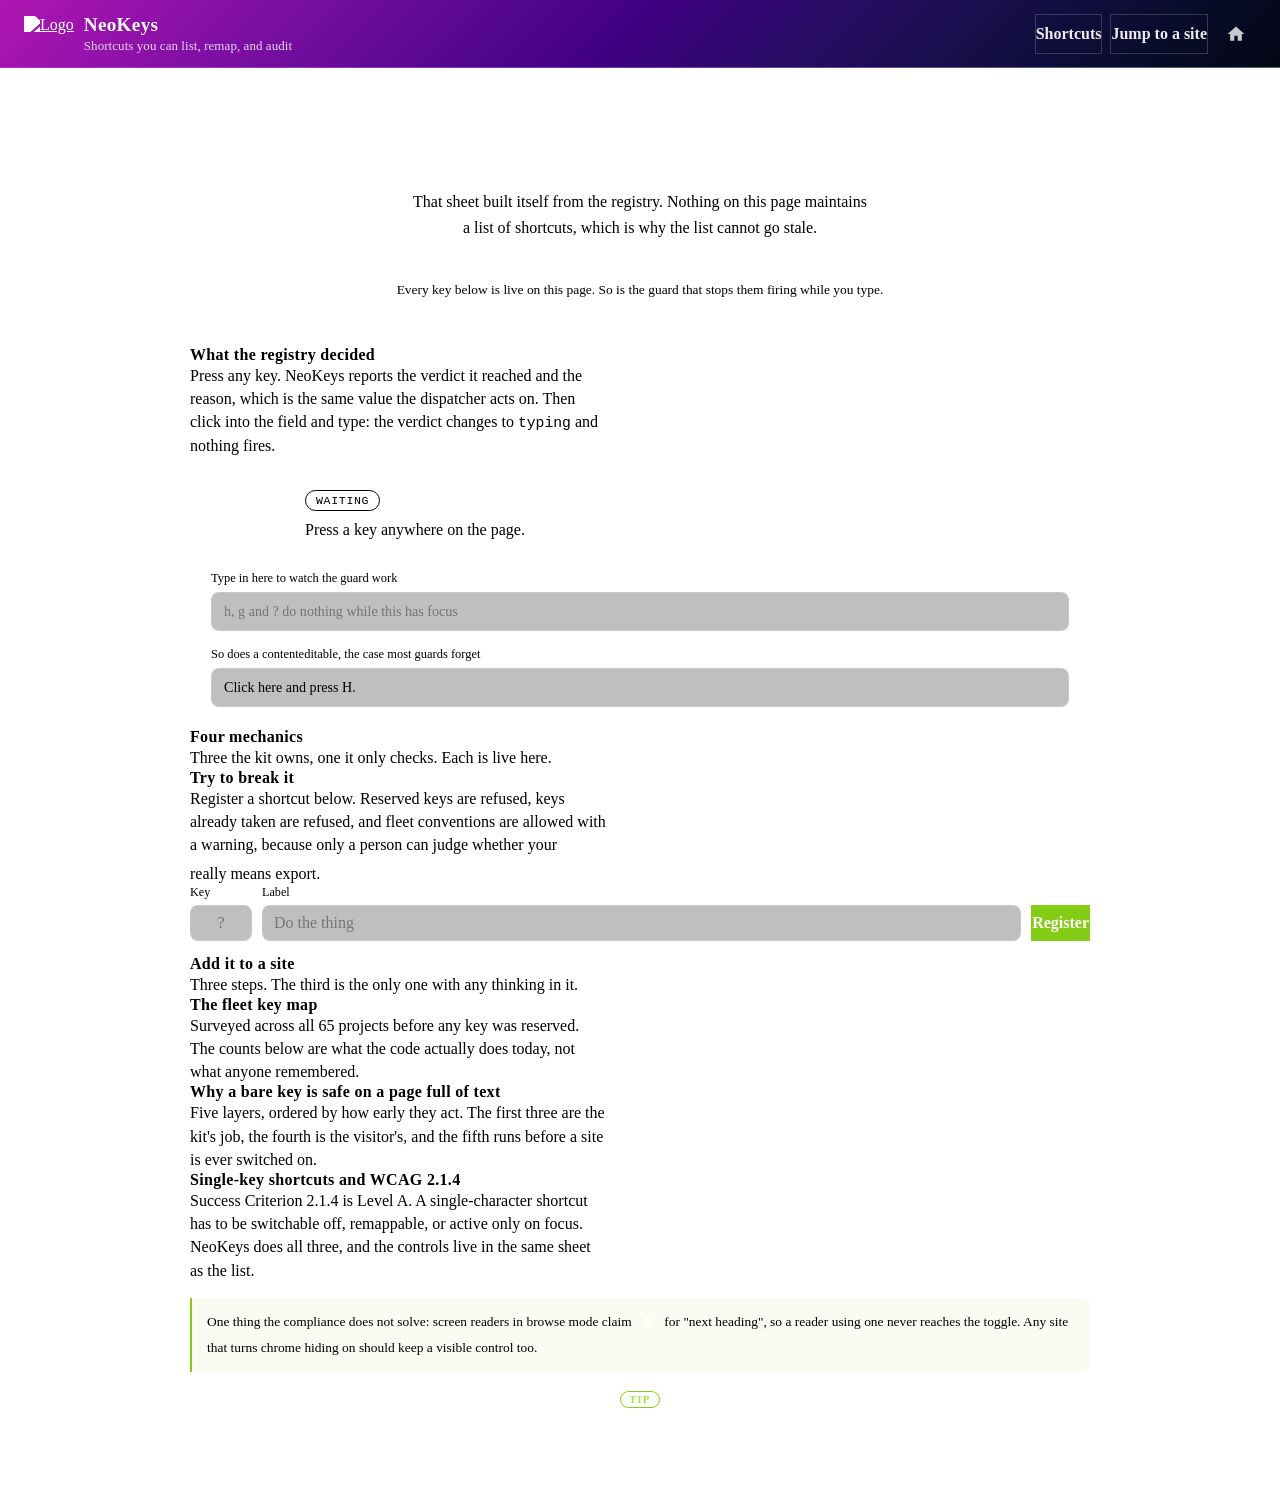
==== index.html @ 11b497e4 "feat: NeoKeys — the fleet's keyboard shortcut registry and its reference site Shortcuts declared as " ====
<!DOCTYPE html>
<html lang="en">
<head>
  <meta charset="UTF-8">
  <meta name="viewport" content="width=device-width, initial-scale=1.0">
  <title>NeoKeys | Shortcut Registry</title>
  <meta name="description" content="Register keyboard shortcuts in one call and get a self-updating help overlay, collision warnings, and a chrome toggle that reclaims the page's full height">
  <meta property="og:title" content="NeoKeys: Shortcut Registry">
  <meta property="og:description" content="Declare shortcuts as data. The help sheet writes itself and collisions get loud.">
  <meta property="og:type" content="website">
  <meta property="og:url" content="https://neokeys.neorgon.com/">
  <meta property="og:site_name" content="Neorgon">
  <meta name="twitter:card" content="summary_large_image">
  <meta name="twitter:title" content="NeoKeys: Shortcut Registry">
  <meta name="twitter:description" content="Declare shortcuts as data. The help sheet writes itself and collisions get loud.">
  <meta name="robots" content="index, follow">
  <link rel="canonical" href="https://neokeys.neorgon.com/">
  <meta property="og:locale" content="en_US">
  <meta name="theme-color" content="#040714">
  <meta property="og:image" content="https://neokeys.neorgon.com/og-preview.jpg">
  <meta property="og:image:width" content="1200">
  <meta property="og:image:height" content="630">
  <meta name="twitter:image" content="https://neokeys.neorgon.com/og-preview.jpg">

  <!-- NeoKeys opt-ins. Both are per-site on purpose: H only where the header is
       chrome rather than navigation, M only where the joke lands. -->
  <meta name="neo-chrome-toggle" content="on">
  <meta name="neo-keys-store" content="on">
  <meta name="neo-repo" content="energon-a-secas/neokeys-site">
  <meta name="neo-version" content="1.0.0">
  <meta name="neo-updated" content="2026-08-14">

  <link rel="icon" type="image/x-icon" href="https://cdn.neorgon.org/v1.0.0/favicon.ico" />
  <!-- Fleet design tokens — canonical, do not redeclare locally (PROJECTS.md section 5) -->
  <link rel="stylesheet" href="https://cdn.neorgon.org/v1.0.0/styles/base.css">
  <link rel="stylesheet" href="css/style.css">
  <link rel="stylesheet" href="js/neokeys/keys.css">
  <script>(function(){var m=location.search.match(/[?&]theme=([\w-]+)/)||document.cookie.match(/(?:^|;\s*)neo_theme=([\w-]+)/);if(m&&m[1]!=='default')document.documentElement.dataset.theme=decodeURIComponent(m[1]);})();</script>
  <link rel="stylesheet" href="css/neorgon-header.css">
  <link rel="stylesheet" href="css/neorgon-themes.css">
  <link rel="stylesheet" href="https://cdn.neorgon.org/v1.0.0/header/season.css">
  <script defer src="js/neorgon-header.js"></script>
  <link rel="stylesheet" href="css/neorgon-footer.css">
  <script defer src="js/neorgon-footer.js"></script>
  <script type="application/ld+json">
  {
    "@context": "https://schema.org",
    "@type": "WebApplication",
    "name": "NeoKeys",
    "description": "Keyboard shortcut registry with a self-updating help overlay, collision detection, and a chrome toggle",
    "url": "https://neokeys.neorgon.com/",
    "applicationCategory": "DeveloperApplication",
    "operatingSystem": "Any",
    "offers": { "@type": "Offer", "price": "0", "priceCurrency": "USD" },
    "author": { "@type": "Organization", "name": "Neorgon", "url": "https://neorgon.com/" }
  }
  </script>
</head>
<body>

  <a class="skip-link" href="#main">Skip to content</a>

  <header class="header-bar" data-header-mode="content">
    <div class="header-logo">
      <a href="https://neorgon.com/" target="_blank" rel="noopener noreferrer">
        <img src="https://cdn.neorgon.org/v1.0.0/energon-classic-logo.png" class="header-logo-img" alt="Logo">
      </a>
      <a href="./" class="header-title-link">
        <h1>NeoKeys</h1>
        <div class="header-subtitle">Shortcuts you can list, remap, and audit</div>
      </a>
    </div>

    <div class="header-right">
      <div class="header-actions">
        <button class="btn btn--ghost btn--sm" id="openSheet" data-keep-mobile>Shortcuts</button>
        <button class="btn btn--ghost btn--sm" id="openFleet">Jump to a site</button>
      </div>
      <a class="header-home" href="https://neorgon.com/" title="neorgon.com" aria-label="Neorgon home">
        <svg viewBox="0 0 24 24" fill="currentColor" xmlns="http://www.w3.org/2000/svg">
          <path d="M10 20v-6h4v6h5v-8h3L12 3 2 12h3v8z"/>
        </svg>
      </a>
    </div>
  </header>

  <main id="main">
    <div class="container stack">

      <!-- ── Hero ─────────────────────────────────────────────── -->
      <section class="section nk-hero" aria-labelledby="hero-title">
        <h2 class="nk-hero__title" id="hero-title">Press <kbd class="nk-key nk-key--xl">?</kbd> right now.</h2>
        <p class="nk-hero__lead">
          That sheet built itself from the registry. Nothing on this page maintains a list
          of shortcuts, which is why the list cannot go stale.
        </p>
        <div class="nk-hero__keys" id="heroKeys"></div>
        <p class="nk-hero__note">
          Every key below is live on this page. So is the guard that stops them firing while you type.
        </p>
      </section>

      <!-- ── Live monitor ─────────────────────────────────────── -->
      <section class="section" aria-labelledby="monitor-title">
        <div class="section__titles">
          <h2 class="section__title" id="monitor-title">What the registry decided</h2>
          <p class="section__lead">
            Press any key. NeoKeys reports the verdict it reached and the reason, which is the
            same value the dispatcher acts on. Then click into the field and type: the verdict
            changes to <code>typing</code> and nothing fires.
          </p>
        </div>

        <div class="nk-monitor">
          <div class="nk-monitor__stage">
            <div class="nk-monitor__key" id="monKey" aria-hidden="true">·</div>
            <div class="nk-monitor__verdict">
              <span class="nk-monitor__badge" id="monBadge" data-verdict="idle">waiting</span>
              <p class="nk-monitor__why" id="monWhy" role="status">Press a key anywhere on the page.</p>
            </div>
          </div>
          <label class="nk-monitor__field">
            <span>Type in here to watch the guard work</span>
            <input type="text" id="guardProbe" placeholder="h, g and ? do nothing while this has focus" autocomplete="off">
          </label>
          <div class="nk-monitor__field">
            <span>So does a contenteditable, the case most guards forget</span>
            <div class="nk-monitor__editable" id="guardProbeCE" contenteditable="true" role="textbox" aria-label="Editable region" spellcheck="false">Click here and press H.</div>
          </div>
        </div>
      </section>

      <!-- ── Mechanics ────────────────────────────────────────── -->
      <section class="section" aria-labelledby="mech-title">
        <div class="section__titles">
          <h2 class="section__title" id="mech-title">Four mechanics</h2>
          <p class="section__lead">Three the kit owns, one it only checks. Each is live here.</p>
        </div>
        <div class="nk-grid" id="mechGrid"></div>
      </section>

      <!-- ── Collision playground ─────────────────────────────── -->
      <section class="section" aria-labelledby="collide-title">
        <div class="section__titles">
          <h2 class="section__title" id="collide-title">Try to break it</h2>
          <p class="section__lead">
            Register a shortcut below. Reserved keys are refused, keys already taken are
            refused, and fleet conventions are allowed with a warning, because only a person
            can judge whether your <kbd class="nk-key">E</kbd> really means export.
          </p>
        </div>
        <div class="card nk-lab">
          <form class="nk-lab__form" id="collideForm">
            <label class="nk-lab__field">
              <span>Key</span>
              <input type="text" id="collideKey" maxlength="1" placeholder="?" autocomplete="off" aria-label="Key to register">
            </label>
            <label class="nk-lab__field nk-lab__field--wide">
              <span>Label</span>
              <input type="text" id="collideLabel" maxlength="32" placeholder="Do the thing" autocomplete="off" aria-label="Shortcut label">
            </label>
            <button type="submit" class="btn btn--primary btn--sm">Register</button>
          </form>
          <ul class="nk-lab__log" id="collideLog" aria-live="polite"></ul>
        </div>
      </section>

      <!-- ── Install / tutorial ───────────────────────────────── -->
      <section class="section" aria-labelledby="install-title">
        <div class="section__titles">
          <h2 class="section__title" id="install-title">Add it to a site</h2>
          <p class="section__lead">Three steps. The third is the only one with any thinking in it.</p>
        </div>
        <ol class="nk-steps" id="installSteps"></ol>
      </section>

      <!-- ── Key map ──────────────────────────────────────────── -->
      <section class="section" aria-labelledby="map-title">
        <div class="section__titles">
          <h2 class="section__title" id="map-title">The fleet key map</h2>
          <p class="section__lead">
            Surveyed across all 65 projects before any key was reserved. The counts below are
            what the code actually does today, not what anyone remembered.
          </p>
        </div>
        <div class="nk-map" id="keyMap"></div>
      </section>

      <!-- ── Safety ───────────────────────────────────────────── -->
      <section class="section" aria-labelledby="safety-title">
        <div class="section__titles">
          <h2 class="section__title" id="safety-title">Why a bare key is safe on a page full of text</h2>
          <p class="section__lead">
            Five layers, ordered by how early they act. The first three are the kit's job, the
            fourth is the visitor's, and the fifth runs before a site is ever switched on.
          </p>
        </div>
        <div class="nk-layers" id="safetyLayers"></div>
      </section>

      <!-- ── Accessibility ────────────────────────────────────── -->
      <section class="section" aria-labelledby="a11y-title">
        <div class="section__titles">
          <h2 class="section__title" id="a11y-title">Single-key shortcuts and WCAG 2.1.4</h2>
          <p class="section__lead">
            Success Criterion 2.1.4 is Level A. A single-character shortcut has to be
            switchable off, remappable, or active only on focus. NeoKeys does all three, and
            the controls live in the same sheet as the list.
          </p>
        </div>
        <div class="nk-grid nk-grid--tight" id="a11yGrid"></div>
        <p class="nk-aside">
          One thing the compliance does not solve: screen readers in browse mode claim
          <kbd class="nk-key">H</kbd> for "next heading", so a reader using one never reaches
          the toggle. Any site that turns chrome hiding on should keep a visible control too.
        </p>
      </section>

    </div>
  </main>

  <button type="button" class="nk-tip" id="tipStrip" aria-label="Show another tip">
    <span class="nk-tip__eyebrow">Tip</span>
  </button>

  <footer class="neo-footer" data-footer-mode="minimal">
    Runs entirely in your browser. Shortcut preferences stay in this device's local storage.
  </footer>

  <script type="module" src="js/app.js"></script>
</body>
</html>
---- css/style.css ----
/* ── Reset & base ──────────────────────────────────────────── */
*, *::before, *::after { margin: 0; padding: 0; box-sizing: border-box; }

/*
 * ── Design tokens ─────────────────────────────────────────────
 *
 * Canonical tokens (colors, font, type scale, spacing, radii) come from the CDN:
 *   https://cdn.neorgon.org/v1.0.0/styles/base.css   (linked in index.html)
 * Do NOT redeclare them here — a local copy is how the fleet drifted. The block
 * below holds only what base.css does not define, plus the per-site accent.
 *
 * Motion: base.css still ships --ease-snap (bounce) for legacy sites, but it is
 * deprecated for new work (impeccable law: ease-out exponential, no bounce).
 * Use --ease-out below.
 */

:root {
  /* Per-site identity — set to this site's hub card accent (PROJECTS.md section 4) */
  --accent: #84cc16;
  --accent-bright: #a3e635;

  /* Site extras base.css does not define */
  --surface-toast: #1a1730;
  --danger: #e11d48;
  --danger-hover: #f43f5e;
  --ease-out: cubic-bezier(0.22, 1, 0.36, 1);
  --control-height: 44px;
  --control-height-sm: 36px;
  --shadow-card: 0 12px 28px rgba(15, 23, 42, 0.5);
  --shadow-modal: 0 24px 48px rgba(2, 6, 23, 0.58);
  --z-sticky-header: 200;
  --z-modal: 400;
  --z-toast: 500;
}

/* Author display values (e.g. .section/.stack flex) would otherwise defeat the
   hidden attribute — restore its authority once, globally. */
[hidden] { display: none !important; }

html { height: 100%; }
body {
  font-family: var(--font);
  background: var(--bg);
  min-height: 100%;
  color: var(--text-primary);
  display: flex; flex-direction: column;
}

body.modal-open {
  overflow: hidden;
}

main#main {
  flex: 1;
  display: flex;
  flex-direction: column;
  min-height: 0;
  width: 100%;
}

/* ── Layout ────────────────────────────────────────────────── */
/*
 * GOTCHA: body { display:flex; flex-direction:column } + margin: 0 auto
 * on a child collapses its width — always pair with width: 100%.
 *
 * GOTCHA: External images (YouTube ggpht, Gravatar, etc.) may block loading
 * when the Referer header points to localhost or an unknown origin. Fix:
 * 1. Add <meta name="referrer" content="no-referrer"> in <head> (global)
 * 2. Or add referrerpolicy="no-referrer" on each <img> tag
 */
.container {
  max-width: 900px;
  width: 100%;
  margin: 0 auto;
  padding: var(--space-6);
  flex: 1;
}

/* Vertical rhythm: use inside .container or nested regions */
.stack {
  display: flex;
  flex-direction: column;
  gap: var(--space-6);
}
.stack--tight { gap: var(--space-4); }
.stack--loose { gap: var(--space-8); }

/* Page section: title row + body (replaces “card everything” for grouping) */
.section {
  display: flex;
  flex-direction: column;
  gap: var(--space-4);
}
.section__header {
  display: flex;
  flex-wrap: wrap;
  align-items: flex-end;
  justify-content: space-between;
  gap: var(--space-4);
}
.section__titles {
  display: flex;
  flex-direction: column;
  gap: var(--space-1);
  min-width: 0;
}
.section__title {
  font-size: var(--text-xl);
  font-weight: 600;
  letter-spacing: 0.02em;
  color: var(--text-primary);
}
.section__lead {
  font-size: var(--text-sm);
  color: var(--text-muted);
  line-height: 1.45;
  max-width: 52ch;
}
.section__lead code {
  font-family: ui-monospace, SFMono-Regular, Menlo, Monaco, Consolas, "Liberation Mono", monospace;
  font-size: 0.92em;
  color: var(--text-secondary);
}
.stack > .card { margin-bottom: 0; }
.toolbar {
  display: flex;
  flex-wrap: wrap;
  align-items: center;
  gap: var(--space-2);
}

/* ── Header ────────────────────────────────────────────────────
 * Owned by the Neorgon Header Kit (css/neorgon-header.css — canonical
 * source: packages/neorgon-ui/header/). Do NOT style .header-bar,
 * .header-logo*, .header-title-link, .header-subtitle, .header-right,
 * .header-actions, or .header-home here. Auth styles (.auth-*) stay
 * site-owned below.
 */
nav {
  display: flex;
  align-items: center;
  gap: var(--space-2);
}

/* ── Buttons (canonical) ─────────────────────────────────────
 * Use .btn + a variant. Aliases: .nav-link = toolbar ghost; .auth-* map below.
 */
.btn {
  display: inline-flex;
  align-items: center;
  justify-content: center;
  gap: var(--space-2);
  min-height: var(--control-height);
  padding: 0 var(--space-4);
  border-radius: var(--radius-sm);
  font-family: inherit;
  font-size: var(--text-sm);
  font-weight: 600;
  line-height: 1.2;
  text-decoration: none;
  cursor: pointer;
  border: 1px solid transparent;
  background: transparent;
  color: var(--text-primary);
  transition:
    background-color var(--dur),
    color var(--dur),
    border-color var(--dur),
    box-shadow var(--dur),
    transform var(--dur-fast);
  -webkit-tap-highlight-color: transparent;
}
.btn:disabled,
.btn[aria-disabled="true"] {
  opacity: 0.45;
  cursor: not-allowed;
  pointer-events: none;
}
.btn--sm {
  min-height: var(--control-height-sm);
  padding: 0 var(--space-3);
  font-size: var(--text-xs);
}
.btn--block { width: 100%; }
.btn--icon {
  min-width: var(--control-height);
  padding: 0;
}
.btn--primary {
  background: var(--accent);
  color: #fff;
  border-color: transparent;
}
.btn--secondary {
  background: var(--surface-2);
  color: var(--text-primary);
  border-color: var(--border-strong);
}
.btn--secondary:hover {
  background: rgba(255, 255, 255, 0.1);
}
.btn--ghost {
  background: transparent;
  color: rgba(255,255,255,0.92);
  border-color: rgba(255,255,255,0.18);
}
.btn--ghost:hover {
  background: rgba(255,255,255,0.1);
  color: #fff;
}
.btn--danger {
  background: var(--danger);
  color: #fff;
  border-color: transparent;
}
.btn--danger:hover { background: var(--danger-hover); }

/* Toolbar ghost (header nav) — same as .btn.btn--ghost.btn--sm */
.nav-link {
  display: inline-flex;
  align-items: center;
  justify-content: center;
  min-height: var(--control-height);
  padding: 0 var(--space-3);
  border: 1px solid rgba(255,255,255,0.18);
  border-radius: var(--radius-sm);
  background: transparent;
  color: rgba(255,255,255,0.92);
  cursor: pointer;
  font-family: inherit;
  font-size: var(--text-sm);
  font-weight: 600;
  transition: background-color var(--dur), color var(--dur), border-color var(--dur);
}
.nav-link:hover {
  background: rgba(255,255,255,0.1);
  color: #fff;
}

.auth-toggle {
  display: flex;
  align-items: center;
  justify-content: center;
  min-width: var(--control-height);
  min-height: var(--control-height);
  padding: 0;
  border: 1px solid rgba(255,255,255,0.18);
  border-radius: var(--radius-sm);
  background: transparent;
  color: rgba(255,255,255,0.92);
  cursor: pointer;
  font-family: inherit;
  transition: background-color var(--dur), color var(--dur), border-color var(--dur);
}
.auth-toggle:hover {
  background: rgba(255,255,255,0.1);
  color: #fff;
}
.auth-toggle svg {
  width: 22px;
  height: 22px;
  flex-shrink: 0;
  display: block;
}
.auth-toggle.logged-in { color: var(--accent); }
.auth-toggle.logged-in svg circle:nth-of-type(2) {
  fill: currentColor;
  stroke: none;
}

/* ── Sheet (inline panel under header) — not a modal ─────────
 * Use for auth, filters, compact forms. No backdrop; page scrolls.
 * For blocking overlays use .modal below.
 */
.auth-panel {
  background: rgba(255,255,255,0.02);
  border-bottom: 1px solid var(--border-subtle);
  max-height: 0;
  overflow: hidden;
  transition: max-height 0.3s ease-out;
}
.auth-panel.open { max-height: 300px; }
.auth-panel-inner {
  padding: var(--space-6);
  max-width: 400px;
  margin: 0 auto;
}
.auth-tabs {
  display: flex;
  gap: var(--space-2);
  margin-bottom: var(--space-4);
}
.auth-tab {
  flex: 1;
  min-height: var(--control-height-sm);
  padding: 0 var(--space-4);
  border: 1px solid var(--border);
  border-radius: var(--radius-sm);
  background: transparent;
  color: var(--text-muted);
  cursor: pointer;
  font-family: inherit;
  font-size: var(--text-sm);
  font-weight: 600;
  transition: background-color var(--dur), color var(--dur), border-color var(--dur);
}
.auth-tab.active {
  background: var(--surface-2);
  color: var(--text-primary);
  border-color: var(--border-strong);
}
.auth-form input {
  width: 100%;
  padding: var(--space-3) var(--space-4);
  margin-bottom: var(--space-3);
  border: 1px solid var(--border);
  border-radius: var(--radius-sm);
  background: var(--surface-1);
  color: var(--text-primary);
  font-size: var(--text-sm);
  font-family: inherit;
}
.auth-submit {
  width: 100%;
  min-height: var(--control-height);
  padding: 0 var(--space-4);
  border: none;
  border-radius: var(--radius-sm);
  background: var(--accent);
  color: #fff;
  font-family: inherit;
  font-weight: 600;
  font-size: var(--text-sm);
  cursor: pointer;
  transition: background-color var(--dur);
}
.auth-submit:hover { background: var(--accent-bright); }
#authUser {
  display: flex;
  align-items: center;
  justify-content: space-between;
  gap: var(--space-4);
}
.auth-username {
  color: var(--text-primary);
  font-weight: 600;
}
.auth-logout {
  min-height: var(--control-height-sm);
  padding: 0 var(--space-3);
  border: 1px solid var(--border);
  border-radius: var(--radius-sm);
  background: transparent;
  color: var(--text-muted);
  cursor: pointer;
  font-family: inherit;
  font-size: var(--text-sm);
  font-weight: 600;
  transition: background-color var(--dur), color var(--dur), border-color var(--dur);
}
.auth-logout:hover {
  background: var(--surface-2);
  color: var(--text-primary);
}
.auth-divider {
  height: 1px;
  background: var(--border-subtle);
}

/* ── Modal (blocking overlay) ──────────────────────────────── */
.modal[hidden] {
  display: none !important;
}
.modal {
  position: fixed;
  inset: 0;
  z-index: var(--z-modal);
  display: flex;
  align-items: center;
  justify-content: center;
  padding: var(--space-4);
}
.modal__backdrop {
  position: absolute;
  inset: 0;
  background: rgba(2, 4, 12, 0.85);
  -webkit-backdrop-filter: blur(10px); /* Safari still needs the prefix */
  backdrop-filter: blur(10px);
}
.modal__dialog {
  position: relative;
  z-index: 1;
  display: flex;
  flex-direction: column;
  width: min(100%, 520px);
  max-height: min(90vh, 680px);
  overflow: hidden;
  background: var(--surface-1);
  border: 1px solid var(--border-strong);
  border-radius: var(--radius-lg);
  box-shadow: var(--shadow-modal);
}
/* For modals holding option grids or editors — narrow dialogs cramp them */
.modal__dialog--wide {
  width: min(100%, 760px);
}
.modal__header {
  display: flex;
  align-items: center;
  justify-content: space-between;
  gap: var(--space-4);
  padding: var(--space-4) var(--space-6);
  border-bottom: 1px solid var(--border-subtle);
}
.modal__header h2 {
  font-size: var(--text-lg);
  font-weight: 600;
  color: var(--text-primary);
}
.modal__body {
  padding: var(--space-6);
  overflow: auto;
  font-size: var(--text-sm);
  color: var(--text-secondary);
  line-height: 1.55;
}
.modal__body code {
  font-family: ui-monospace, SFMono-Regular, Menlo, Monaco, Consolas, "Liberation Mono", monospace;
  font-size: 0.9em;
  color: var(--text-primary);
}
.modal__footer {
  display: flex;
  flex-wrap: wrap;
  justify-content: flex-end;
  gap: var(--space-2);
  padding: var(--space-4) var(--space-6);
  border-top: 1px solid var(--border-subtle);
}

/* ── Card ──────────────────────────────────────────────────── */
/*
 * GOTCHA: backdrop-filter creates a stacking context — dropdowns inside
 * a card can be clipped by a later card's stacking context. Fix by adding
 * position: relative; z-index: 10 to the card that owns the open dropdown.
 *
 * Default: static surface (no hover lift — avoids generic “dashboard demo”).
 * Use .card--interactive for raised hover + entrance motion.
 *
 * GOTCHA: a <button> or <a> used AS a card does not inherit body text color —
 * buttons default to canvas text (near-black), rendering invisible on the dark
 * bg. When a card is an interactive element, set color: var(--text-primary)
 * and font-family: var(--font) explicitly on it.
 */
.card {
  background: var(--surface-1);
  border: 1px solid var(--border);
  border-radius: var(--radius-lg);
  padding: var(--space-6);
  margin-bottom: var(--space-6);
  backdrop-filter: blur(10px);
  transition: border-color var(--dur), box-shadow var(--dur);
}
.card:hover {
  border-color: var(--border-strong);
  box-shadow: 0 8px 20px rgba(15, 23, 42, 0.45);
}
.card--interactive {
  transition:
    transform var(--dur) ease-out,
    box-shadow var(--dur) ease-out,
    border-color var(--dur);
  animation: fadeIn 0.35s ease-out both;
}
.card--interactive:hover {
  transform: translateY(-3px);
  box-shadow: var(--shadow-card);
  border-color: var(--border-strong);
}
.card--enter {
  animation: fadeIn 0.35s ease-out both;
}
.card--flat:hover {
  box-shadow: none;
}
/* Card with an action row, in an equal-height grid: pin the toolbar to the
   bottom so buttons align across cards whose text wraps differently. */
.card--actions {
  display: flex;
  flex-direction: column;
}
.card--actions > .toolbar:last-child {
  margin-top: auto;
}

/* ── Button press feedback ─────────────────────────────────── */
button:active,
.btn:active,
.nav-link:active,
.auth-toggle:active,
.auth-tab:active,
.auth-submit:active,
.auth-logout:active {
  transform: scale(0.98);
  transition-duration: var(--dur-fast);
}

@keyframes fadeIn {
  from { opacity: 0; transform: translateY(6px); }
  to   { opacity: 1; transform: translateY(0); }
}

/* ── Skeleton loading ──────────────────────────────────────── */
@keyframes shimmer { to { background-position: -200% 0; } }
.skeleton {
  background: linear-gradient(90deg, var(--surface-1) 25%, var(--surface-2) 50%, var(--surface-1) 75%);
  background-size: 200% 100%;
  animation: shimmer 1.5s ease-in-out infinite;
  border-radius: var(--radius);
}

/* ── Toast ─────────────────────────────────────────────────── */
.toast {
  position: fixed;
  bottom: var(--space-6);
  right: var(--space-6);
  z-index: var(--z-toast);
  max-width: min(360px, calc(100vw - var(--space-8)));
  background: var(--surface-toast);
  border: 1px solid var(--border);
  border-radius: var(--radius);
  padding: var(--space-3) var(--space-4);
  font-size: var(--text-sm);
  color: var(--text-primary);
  box-shadow: var(--shadow-card);
  pointer-events: none;
  transform: translateY(8px);
  opacity: 0;
  transition: opacity 0.2s ease-out, transform 0.2s ease-out;
}
.toast.visible {
  opacity: 1;
  transform: translateY(0);
}

/* ── Footer ────────────────────────────────────────────────────
   Owned by the Neorgon Footer Kit (css/neorgon-footer.css).
   Don't add .neo-footer rules here — edit packages/neorgon-ui/footer/
   and re-run sync-footer.sh. */

/* ── Focus styles ──────────────────────────────────────────── */
:focus-visible {
  outline: 2px solid var(--accent-bright);
  outline-offset: 2px;
}

/* ── Skip link ─────────────────────────────────────────────── */
.skip-link {
  position: absolute;
  top: -100%;
  left: var(--space-4);
  z-index: 1000;
  padding: var(--space-2) var(--space-4);
  background: var(--accent-bright);
  color: #000;
  font-weight: 600;
  font-size: var(--text-sm);
  border-radius: 0 0 var(--radius-sm) var(--radius-sm);
  text-decoration: none;
  transition: top var(--dur);
}
.skip-link:focus { top: 0; }

/* ── Reduced motion ────────────────────────────────────────── */
@media (prefers-reduced-motion: reduce) {
  *, *::before, *::after {
    animation-duration: 0.01ms !important;
    animation-iteration-count: 1 !important;
    transition-duration: 0.01ms !important;
  }
  .card--interactive:hover { transform: none; }
}

/* ── Responsive ────────────────────────────────────────────── */
@media (max-width: 600px) {
  .container { padding: var(--space-4); }
  .toast {
    left: var(--space-4);
    right: var(--space-4);
    max-width: none;
  }
}

/* ══════════════════════════════════════════════════════════════
   NeoKeys page styles.
   Everything above this line is the template's shared kit. Below is only
   what this page adds; colours and spacing come from the CDN base.css
   tokens and are never redeclared.
   ══════════════════════════════════════════════════════════════ */

/* ── Hero ─────────────────────────────────────────────────── */
.nk-hero { text-align: center; padding-block: clamp(24px, 5vw, 48px); }
.nk-hero__title {
  margin: 0 0 12px;
  font-size: clamp(1.6rem, 4.5vw, 2.5rem);
  font-weight: 700; letter-spacing: -.02em; color: #fff;
}
.nk-hero__lead {
  max-width: 58ch; margin: 0 auto;
  color: var(--text-secondary); line-height: 1.65;
}
.nk-hero__keys {
  display: flex; flex-wrap: wrap; justify-content: center; gap: 10px;
  margin: 26px 0 14px;
}
.nk-hero__note { margin: 0; font-size: .84rem; color: var(--text-muted); }

.nk-chip {
  display: inline-flex; align-items: center; gap: 9px;
  padding: 8px 14px 8px 10px;
  border: 1px solid var(--border, rgba(255,255,255,.12)); border-radius: 999px;
  background: transparent; color: var(--text-secondary);
  font: inherit; font-size: .85rem; cursor: pointer;
  transition: border-color .2s var(--ease-out, ease), color .2s var(--ease-out, ease);
}
.nk-chip:hover { border-color: var(--accent); color: #fff; }

/* ── Verdict monitor ──────────────────────────────────────── */
.nk-monitor {
  display: grid; gap: 16px;
  padding: 20px;
  border: 1px solid var(--border, rgba(255,255,255,.12)); border-radius: 14px;
  background: var(--surface-1, rgba(255,255,255,.03));
}
.nk-monitor__stage { display: flex; align-items: center; gap: 18px; }
.nk-monitor__key {
  flex: none;
  display: flex; align-items: center; justify-content: center;
  width: 76px; height: 76px;
  border: 1px solid var(--border, rgba(255,255,255,.14));
  border-bottom-width: 3px; border-radius: 12px;
  background: rgba(255,255,255,.04);
  font-family: ui-monospace, SFMono-Regular, Menlo, monospace;
  font-size: 1.9rem; font-weight: 700; color: #fff;
}
.nk-monitor__verdict { min-width: 0; }
.nk-monitor__badge {
  display: inline-block; margin-bottom: 6px;
  padding: 3px 10px; border-radius: 999px;
  font-family: ui-monospace, SFMono-Regular, Menlo, monospace;
  font-size: .72rem; letter-spacing: .06em; text-transform: uppercase;
  border: 1px solid currentColor;
}
.nk-monitor__badge[data-verdict="idle"]          { color: var(--text-muted); }
.nk-monitor__badge[data-verdict="bound"]         { color: var(--accent-bright); }
.nk-monitor__badge[data-verdict="typing"]        { color: #38bdf8; }
.nk-monitor__badge[data-verdict="modifier"]      { color: var(--text-muted); }
.nk-monitor__badge[data-verdict="unbound"]       { color: var(--text-muted); }
.nk-monitor__badge[data-verdict="shortcuts-off"] { color: #fbbf24; }
.nk-monitor__why { margin: 0; color: var(--text-secondary); line-height: 1.6; }

.nk-monitor__field { display: grid; gap: 6px; }
.nk-monitor__field > span { font-size: .78rem; color: var(--text-muted); }
.nk-monitor__field input,
.nk-monitor__editable {
  padding: 10px 12px;
  border: 1px solid var(--border, rgba(255,255,255,.14)); border-radius: 8px;
  background: rgba(0,0,0,.25); color: var(--text-secondary);
  font: inherit; font-size: .88rem;
}
.nk-monitor__field input:focus,
.nk-monitor__editable:focus { outline: 2px solid var(--accent); outline-offset: 1px; }

/* ── Cards / grids ────────────────────────────────────────── */
.nk-grid {
  display: grid; gap: 14px;
  grid-template-columns: repeat(auto-fit, minmax(258px, 1fr));
}
.nk-grid--tight { grid-template-columns: repeat(auto-fit, minmax(215px, 1fr)); }

.nk-mech { display: flex; flex-direction: column; gap: 10px; }
.nk-mech__head { display: flex; align-items: center; gap: 12px; }
.nk-mech__name { margin: 0; font-size: .98rem; color: #fff; }
.nk-mech__owner {
  font-size: .7rem; letter-spacing: .08em; text-transform: uppercase;
  color: var(--text-muted);
}
.nk-mech__body { flex: 1; margin: 0; font-size: .86rem; line-height: 1.6; color: var(--text-secondary); }
.nk-mech .btn { align-self: flex-start; }

.nk-a11y__title { margin: 0 0 6px; font-size: .92rem; color: #fff; }
.nk-a11y__body { margin: 0; font-size: .84rem; line-height: 1.6; color: var(--text-secondary); }

.nk-aside {
  margin: 16px 0 0; padding: 13px 15px;
  border-left: 2px solid var(--accent); border-radius: 0 8px 8px 0;
  background: rgba(132, 204, 22, .06);
  font-size: .84rem; line-height: 1.6; color: var(--text-secondary);
}

/* ── Collision lab ────────────────────────────────────────── */
.nk-lab { display: grid; gap: 14px; }
.nk-lab__form { display: flex; flex-wrap: wrap; align-items: flex-end; gap: 10px; }
.nk-lab__field { display: grid; gap: 5px; }
.nk-lab__field--wide { flex: 1; min-width: 170px; }
.nk-lab__field > span { font-size: .76rem; color: var(--text-muted); }
.nk-lab__field input {
  width: 100%; padding: 8px 11px;
  border: 1px solid var(--border, rgba(255,255,255,.14)); border-radius: 8px;
  background: rgba(0,0,0,.25); color: var(--text-secondary); font: inherit;
}
#collideKey { width: 62px; text-align: center; text-transform: lowercase; }
.nk-lab__field input:focus { outline: 2px solid var(--accent); outline-offset: 1px; }

.nk-lab__log { display: grid; gap: 6px; margin: 0; padding: 0; list-style: none; }
.nk-lab__entry {
  display: flex; align-items: center; gap: 10px;
  padding: 8px 10px; border-radius: 8px;
  font-size: .83rem; line-height: 1.5;
  border: 1px solid transparent;
}
.nk-lab__entry.is-ok { border-color: rgba(132,204,22,.35); background: rgba(132,204,22,.07); color: var(--text-secondary); }
.nk-lab__entry.is-no { border-color: rgba(248,113,113,.32); background: rgba(248,113,113,.06); color: var(--text-secondary); }

/* ── Install steps ────────────────────────────────────────── */
.nk-steps { display: grid; gap: 16px; margin: 0; padding: 0 0 0 1.15em; }
.nk-step::marker { color: var(--accent); font-weight: 700; }
.nk-step__title { margin: 0 0 4px; font-size: .95rem; color: #fff; }
.nk-step__body { margin: 0 0 10px; font-size: .86rem; line-height: 1.6; color: var(--text-secondary); }

.nk-code { position: relative; }
.nk-code pre {
  margin: 0; padding: 13px 15px; overflow-x: auto;
  border: 1px solid var(--border, rgba(255,255,255,.12)); border-radius: 10px;
  background: rgba(0,0,0,.32);
}
.nk-code code {
  font-family: ui-monospace, SFMono-Regular, Menlo, monospace;
  font-size: .8rem; line-height: 1.65; color: var(--text-secondary);
  white-space: pre;
}
.nk-code__copy {
  position: absolute; top: 8px; right: 8px;
  padding: 4px 9px;
  border: 1px solid var(--border, rgba(255,255,255,.16)); border-radius: 6px;
  background: var(--bg, #040714); color: var(--text-muted);
  font: inherit; font-size: .72rem; cursor: pointer;
}
.nk-code__copy:hover { color: #fff; border-color: var(--accent); }

/* ── Key map ──────────────────────────────────────────────── */
.nk-stats {
  display: grid; gap: 14px; margin-bottom: 22px;
  grid-template-columns: repeat(auto-fit, minmax(232px, 1fr));
}
.nk-stat {
  padding: 16px;
  border: 1px solid var(--border, rgba(255,255,255,.1)); border-radius: 12px;
  background: var(--surface-1, rgba(255,255,255,.03));
}
.nk-stat__num {
  display: block; font-size: 2rem; font-weight: 700; line-height: 1;
  color: var(--accent-bright);
  font-variant-numeric: tabular-nums;
}
.nk-stat__label {
  display: block; margin: 4px 0 8px;
  font-size: .78rem; letter-spacing: .04em; color: #fff;
}
.nk-stat__body { margin: 0; font-size: .8rem; line-height: 1.6; color: var(--text-muted); }

.nk-tier {
  padding: 16px 18px; margin-bottom: 12px;
  border: 1px solid var(--border, rgba(255,255,255,.1));
  border-left-width: 3px; border-radius: 0 12px 12px 0;
}
.nk-tier--reserved   { border-left-color: var(--accent); }
.nk-tier--convention { border-left-color: #38bdf8; }
.nk-tier--site       { border-left-color: var(--text-muted); }
.nk-tier__name { margin: 0 0 3px; font-size: .95rem; color: #fff; }
.nk-tier__note { margin: 0 0 12px; font-size: .8rem; color: var(--text-muted); }
.nk-tier__rows { display: grid; gap: 4px; }
.nk-tier__row { display: flex; align-items: baseline; gap: 12px; }
.nk-tier__key { flex: none; display: flex; gap: 4px; min-width: 92px; }
.nk-tier__meaning { display: flex; flex-wrap: wrap; align-items: baseline; gap: 8px; font-size: .85rem; color: var(--text-secondary); }
.nk-tier__detail { font-size: .76rem; color: var(--text-muted); }

@media (max-width: 640px) {
  .nk-monitor__stage { flex-direction: column; align-items: flex-start; }
  .nk-tier__row { flex-direction: column; gap: 3px; }
}

/* ── Loading-screen tip strip ─────────────────────────────────
   Sits between the content and the footer, where a loading screen would put
   it. A button rather than a div because clicking it advances the tip, and a
   thing you can click should say so to the keyboard as well as the mouse. */
.nk-tip {
  display: flex; align-items: center; justify-content: center;
  flex-wrap: wrap; gap: 10px;
  width: 100%; padding: 18px var(--layout-gutter, 20px) 22px;
  border: 0; border-top: 1px solid var(--border, rgba(255,255,255,.07));
  background: transparent;
  font: inherit; text-align: center; cursor: pointer;
}
.nk-tip:hover .nk-tip__text { color: var(--text-secondary); }
.nk-tip:focus-visible { outline: 2px solid var(--accent); outline-offset: -2px; }
.nk-tip__eyebrow {
  flex: none;
  padding: 2px 8px; border: 1px solid var(--accent); border-radius: 999px;
  font-size: .64rem; font-weight: 700;
  letter-spacing: .14em; text-transform: uppercase;
  color: var(--accent-bright);
}
.nk-tip__text {
  margin: 0; max-width: 62ch;
  font-size: .85rem; line-height: 1.55; color: var(--text-muted);
  opacity: 0; transform: translateY(3px);
  transition: opacity .35s var(--ease-out, ease), transform .35s var(--ease-out, ease), color .2s;
}
.nk-tip__text.is-in { opacity: 1; transform: none; }

@media (prefers-reduced-motion: reduce) {
  .nk-tip__text { transition: none; transform: none; }
}

/* ── Safety layers ────────────────────────────────────────── */
.nk-layers { display: grid; gap: 2px; }
.nk-layer {
  display: flex; gap: 16px; align-items: flex-start;
  padding: 15px 16px;
  border: 1px solid var(--border, rgba(255,255,255,.09));
  border-radius: 10px;
  background: var(--surface-1, rgba(255,255,255,.02));
}
.nk-layer__n {
  flex: none;
  display: flex; align-items: center; justify-content: center;
  width: 27px; height: 27px;
  border: 1px solid var(--accent); border-radius: 50%;
  font-family: ui-monospace, SFMono-Regular, Menlo, monospace;
  font-size: .78rem; font-weight: 700; color: var(--accent-bright);
}
.nk-layer__title { margin: 3px 0 5px; font-size: .92rem; color: #fff; }
.nk-layer__text { margin: 0; font-size: .84rem; line-height: 1.6; color: var(--text-secondary); }
---- js/neokeys/keys.css ----
/* ══════════════════════════════════════════════════════════════
   NeoKeys — kit styles.

   Travels with js/neokeys/ into packages/neorgon-ui/keys/. Every colour is a
   --nk-* token that falls back to a header-kit token, so a seasonal theme or
   a site skin re-skins the sheet without this file knowing about either.
   ══════════════════════════════════════════════════════════════ */

:root {
  --nk-bg: var(--header-bg-end, #0d0d12);
  --nk-border: var(--header-border-strong, rgba(255, 255, 255, .18));
  --nk-hairline: var(--header-border, rgba(255, 255, 255, .08));
  --nk-text: var(--text-secondary, #d8d8de);
  --nk-dim: var(--text-muted, rgba(255, 255, 255, .55));
  --nk-accent: var(--accent, var(--header-accent, #84cc16));
  --nk-hover: var(--header-menu-hover, rgba(255, 255, 255, .08));
}

/* ── Shared dialog shell ───────────────────────────────────────
   margin:auto is declared, not inherited: showModal() centres via the UA
   sheet, and any site with a `* { margin: 0 }` reset beats it and pins the
   dialog to the top-left. */
.nk-sheet,
.nk-fleet,
.nk-store {
  margin: auto;
  padding: 0;
  border: 1px solid var(--nk-border);
  border-radius: 14px;
  background: var(--nk-bg);
  color: var(--nk-text);
  overflow: hidden;
}
.nk-sheet[open],
.nk-fleet[open],
.nk-store[open] { display: flex; flex-direction: column; }
.nk-sheet::backdrop,
.nk-fleet::backdrop,
.nk-store::backdrop { background: rgba(0, 0, 0, .66); backdrop-filter: blur(3px); }

/* ── ? sheet ───────────────────────────────────────────────── */
.nk-sheet { width: min(560px, calc(100vw - 32px)); max-height: min(80dvh, 680px); }

.nk-sheet__head {
  display: flex;
  align-items: center;
  gap: 12px;
  padding: 16px 18px;
  border-bottom: 1px solid var(--nk-hairline);
}
.nk-sheet__title { flex: 1; margin: 0; font-size: 1rem; font-weight: 650; color: #fff; }
.nk-sheet__close {
  display: inline-flex; align-items: center; justify-content: center;
  flex: none; width: 32px; height: 32px; padding: 0;
  border: 1px solid var(--nk-border); border-radius: 8px;
  background: transparent; color: var(--nk-dim); cursor: pointer;
  transition: color .2s, background .2s;
}
.nk-sheet__close:hover { color: #fff; background: var(--nk-hover); }
.nk-sheet__close svg { width: 17px; height: 17px; display: block; }

.nk-sheet__body { padding: 14px 18px 18px; overflow-y: auto; }
.nk-sheet__group {
  margin: 16px 0 8px;
  font-size: .7rem; font-weight: 700;
  letter-spacing: .12em; text-transform: uppercase;
  color: var(--nk-dim);
}
.nk-sheet__group:first-of-type { margin-top: 4px; }
.nk-sheet__flash {
  margin: 0 0 10px; padding: 8px 10px;
  border: 1px solid var(--nk-accent); border-radius: 8px;
  background: color-mix(in srgb, var(--nk-accent) 12%, transparent);
  font-size: .82rem; color: #fff;
}

.nk-rows { display: flex; flex-direction: column; gap: 2px; }
.nk-rows--muted { opacity: .72; }

.nk-row {
  display: flex; align-items: center; gap: 12px;
  padding: 7px 8px; border-radius: 8px;
}
.nk-row:hover { background: var(--nk-hover); }
.nk-row__key { flex: none; display: flex; align-items: center; gap: 6px; min-width: 62px; }
.nk-row__label { flex: 1; display: flex; flex-direction: column; gap: 1px; min-width: 0; }
.nk-row__name { font-size: .88rem; color: var(--nk-text); }
.nk-row__hint { font-size: .74rem; color: var(--nk-dim); }
.nk-row__moved {
  font-size: .62rem; letter-spacing: .08em; text-transform: uppercase;
  color: var(--nk-accent);
}
.nk-row__actions { flex: none; display: flex; gap: 6px; }

.nk-key {
  display: inline-flex; align-items: center; justify-content: center;
  min-width: 26px; height: 26px; padding: 0 7px;
  border: 1px solid var(--nk-border);
  border-bottom-width: 2px;
  border-radius: 6px;
  background: rgba(255, 255, 255, .05);
  font-family: ui-monospace, SFMono-Regular, Menlo, monospace;
  font-size: .76rem; font-weight: 600; color: #fff;
}

/* Size modifiers live with .nk-key on purpose. They were briefly in the site
   stylesheet, which loads first, so the base rule overrode them at equal
   specificity and every keycap came out 26px. A keycap size is kit
   vocabulary anyway. */
.nk-key--lg { min-width: 34px; height: 34px; font-size: .95rem; }
.nk-key--xl {
  min-width: 46px; height: 46px; font-size: 1.3rem;
  vertical-align: -6px; margin: 0 4px;
}

.nk-mini {
  padding: 4px 9px;
  border: 1px solid var(--nk-border); border-radius: 6px;
  background: transparent; color: var(--nk-dim);
  font: inherit; font-size: .74rem; cursor: pointer;
  transition: color .2s, background .2s, border-color .2s;
}
.nk-mini:hover { color: #fff; background: var(--nk-hover); border-color: var(--nk-accent); }

.nk-sheet__foot {
  display: flex; align-items: center; justify-content: space-between; gap: 12px;
  margin-top: 18px; padding-top: 14px;
  border-top: 1px solid var(--nk-hairline);
}
.nk-switch { display: inline-flex; align-items: center; gap: 8px; font-size: .82rem; cursor: pointer; }
.nk-switch input { accent-color: var(--nk-accent); width: 15px; height: 15px; }

/* ── G fleet switcher ──────────────────────────────────────── */
.nk-fleet { width: min(520px, calc(100vw - 32px)); max-height: min(70dvh, 560px); }
.nk-fleet__input {
  width: 100%; padding: 15px 18px;
  border: 0; border-bottom: 1px solid var(--nk-hairline);
  background: transparent; color: #fff;
  font: inherit; font-size: .95rem;
}
.nk-fleet__input:focus { outline: none; }
.nk-fleet__input::placeholder { color: var(--nk-dim); }
.nk-fleet__list { flex: 1; overflow-y: auto; padding: 6px; }
.nk-fleet__item {
  display: grid;
  grid-template-columns: auto 1fr;
  grid-template-areas: 'name domain' 'desc desc';
  gap: 2px 10px;
  padding: 8px 10px; border-radius: 8px;
  text-decoration: none; color: inherit;
}
.nk-fleet__item.is-active { background: var(--nk-hover); box-shadow: inset 2px 0 0 var(--nk-accent); }
.nk-fleet__name { grid-area: name; font-size: .88rem; font-weight: 600; color: #fff; }
.nk-fleet__domain {
  grid-area: domain; justify-self: end;
  font-family: ui-monospace, SFMono-Regular, Menlo, monospace;
  font-size: .7rem; color: var(--nk-dim);
}
.nk-fleet__desc {
  grid-area: desc; font-size: .74rem; color: var(--nk-dim);
  overflow: hidden; text-overflow: ellipsis; white-space: nowrap;
}
.nk-fleet__empty { padding: 20px; margin: 0; text-align: center; color: var(--nk-dim); font-size: .84rem; }
.nk-fleet__hint {
  padding: 9px 18px; border-top: 1px solid var(--nk-hairline);
  font-size: .72rem; color: var(--nk-dim);
}

/* ── M store ───────────────────────────────────────────────── */
.nk-store { width: min(600px, calc(100vw - 32px)); max-height: min(80dvh, 640px); }
.nk-store__head {
  display: flex; align-items: center; gap: 12px;
  padding: 16px 18px; border-bottom: 1px solid var(--nk-hairline);
}
.nk-store__title { flex: 1; margin: 0; font-size: 1rem; font-weight: 650; color: #fff; }
.nk-store__balance {
  font-family: ui-monospace, SFMono-Regular, Menlo, monospace;
  font-size: .76rem; color: var(--nk-accent);
}
.nk-store__grid {
  display: grid; grid-template-columns: repeat(auto-fill, minmax(168px, 1fr));
  gap: 10px; padding: 18px; overflow-y: auto;
}
.nk-store__item {
  display: flex; flex-direction: column; gap: 6px;
  padding: 13px; border: 1px solid var(--nk-hairline); border-radius: 10px;
  background: rgba(255, 255, 255, .02);
}
.nk-store__name { margin: 0; font-size: .86rem; font-weight: 620; color: #fff; }
.nk-store__note { margin: 0; flex: 1; font-size: .74rem; color: var(--nk-dim); line-height: 1.5; }
.nk-store__buy {
  padding: 6px; border: 1px dashed var(--nk-border); border-radius: 6px;
  background: transparent; color: var(--nk-dim);
  font: inherit; font-size: .72rem; cursor: not-allowed;
}
.nk-store__honest {
  margin: 0; padding: 13px 18px;
  border-top: 1px solid var(--nk-hairline);
  font-size: .76rem; color: var(--nk-dim);
}

/* ── Toast ─────────────────────────────────────────────────── */
.nk-toast {
  position: fixed; left: 50%; bottom: 26px; z-index: 400;
  transform: translate(-50%, 12px);
  padding: 10px 16px;
  border: 1px solid var(--nk-border); border-radius: 10px;
  background: var(--nk-bg); color: var(--nk-text);
  font-size: .84rem; box-shadow: 0 12px 32px rgba(0, 0, 0, .45);
  opacity: 0; transition: opacity .25s ease, transform .25s ease;
  pointer-events: none;
}
.nk-toast.is-in { opacity: 1; transform: translate(-50%, 0); }

@media (max-width: 700px) {
  .nk-sheet, .nk-fleet, .nk-store { width: calc(100vw - 20px); max-height: 86dvh; }
  .nk-sheet__foot { flex-direction: column; align-items: flex-start; }
}

@media (prefers-reduced-motion: reduce) {
  .nk-toast { transition: none; }
}
---- css/neorgon-header.css ----
/* ══════════════════════════════════════════════════════════════
   Neorgon Header Kit — header.css
   Canonical source: packages/neorgon-ui/header/
   Vendored per site as css/neorgon-header.css — do not edit copies.
   Live CDN: https://cdn.neorgon.org/v1.0.0/header/header.css
   ══════════════════════════════════════════════════════════════ */

:root {
  /* Geometry */
  --header-h: 68px;
  --header-h-app: 56px;
  --header-control-h: 40px; /* every header control (buttons, ⋯, palette, home) shares this height */
  /* Logo height. A token, not a literal, so a site can make the mark carry more
     weight without forking the kit. Default 36px = the historical value, so
     nothing changes for a site that never sets it. The bar is 68px with no
     vertical padding, so ~52px is the practical ceiling before the mark starts
     to look wedged against the edges. */
  --header-logo-h: 36px;
  --header-logo-h-mobile: 28px;

  /* Palette — themes override these (see themes.css) */
  --header-bg-start: #B015B0;
  --header-bg-mid: #3D0080;
  --header-bg-end: #040714;
  /* Kept here for anything that references the composed gradient, but the
     authoritative copy is re-declared on .header-bar below — see the note
     there before changing either. */
  --header-bg: linear-gradient(in oklch 135deg, var(--header-bg-start) 0%, var(--header-bg-mid) 50%, var(--header-bg-end) 100%);
  --header-glass: rgba(0, 9, 18, .35);
  --header-text: #f9f9f9;
  --header-text-dim: rgba(255, 255, 255, .72);
  --header-border: rgba(255, 255, 255, .07);
  --header-border-strong: rgba(255, 255, 255, .22);
  --header-accent: #e879f9;
  --header-menu-bg: #10142a;
  --header-menu-hover: rgba(255, 255, 255, .08);

  /* Focus ring — near-white with a whisper of the brand hue so it never
     reads as a stray browser default. 5.77:1 (bright end) to 17.98:1
     (dark end) against the bar, 16.54:1 on the menu. Themes may override. */
  --header-focus: oklch(0.97 0.02 320);
  --header-focus-w: 2px;

  /* Icon sizing. Two tokens: a filled glyph reads heavier than a stroked
     one in the same box, so the solid home icon is set smaller to match
     optically. */
  --header-icon: 22px;        /* stroked glyphs (palette) */
  --header-icon-solid: 20px;  /* filled glyphs (home) */

  /* ease-out-quart: fast start, long settle, no overshoot. */
  --header-ease: cubic-bezier(.22, 1, .36, 1);
  --header-ease-in: cubic-bezier(.55, 0, 1, .45);
}

/* Colour judgements about the DEFAULT gradient specifically. Scoped to
   html:not([data-theme]) because themes.css sets these per theme at the
   same specificity as :root — a :root override here would silently
   overwrite all five palettes. Every consumer below pairs them with a
   var() fallback to the theme's own token. */
html:not([data-theme]) {
  /* --header-border-strong (.22) measures 1.91-1.95:1 on the bar, below
     the 3:1 WCAG 1.4.11 needs for a control boundary. .42 gives 3.73-4.02:1. */
  --header-control-border: rgba(255, 255, 255, .42);

  /* --header-bg-end (#040714) is identical to the standard page
     background, so a flat hairline measures 1.14:1 on the right half.
     The bar's luminance swings 43x left-to-right, so the edge ramps too. */
  --header-edge-from: rgba(255, 255, 255, .10);
  --header-edge-to: rgba(255, 255, 255, .34);

  /* .72 measures 4.14:1 at the start of the subtitle span — below AA.
     Split from the icon colour, which only needs 3:1 as non-text. */
  --header-text-dim: rgba(255, 255, 255, .82);
  --header-icon-color: rgba(255, 255, 255, .78);
}

/* ══════════════════════════════════════════════════════════════
   SKINS — site-level identity, opt-in per site
   ────────────────────────────────────────────────────────────
   A skin replaces the default magenta gradient for ONE site whose
   own palette clashes with it. Set it in the site's markup:

     <header class="header-bar" data-header-mode="content"
             data-header-skin="brass">

   This is NOT the theme system. Precedence, by design:

     visitor choice (?theme= / cookie)  >  season (CDN)  >  skin  >  kit default

   A site that should sit out every season keeps its skin with
   `<html lang="en" data-season="off">` — see season.css. That declines
   the fleet's decoration only; a visitor's ?theme= still wins.

   Named skins below are the reusable ones. For a one-off palette no
   other site would share, use `data-header-skin="custom"` and declare
   the tokens in the site's own CSS — contract at the end of this block.

   Two cascade facts make that ordering work, and both are easy to
   get wrong:

   1. A declaration ON .header-bar beats a value INHERITED from
      <html>, whatever the specificity. Visitor themes declare on
      <html>, so every skin is scoped `html:not([data-theme])` —
      the moment a visitor picks a theme, all skins stop matching.
   2. Season rules in season.css carry a matching
      `[data-header-skin]` selector one step more specific than the
      skin rules below, so an armed season still flips skinned
      sites. Do not raise the specificity here without raising it
      there too, or skinned sites will silently sit out the season.

   Each skin re-tunes the edge ramp and control border for its own
   surface — those defaults are calibrated to the magenta gradient
   and are wrong on a black bar.
   ══════════════════════════════════════════════════════════════ */

/* ink — near-black neutral. The default choice for a site whose
   palette the magenta gradient fights. */
html:not([data-theme]) .header-bar[data-header-skin="ink"] {
  --header-bg-start: #14161c;
  --header-bg-mid: #0b0d12;
  --header-bg-end: #050609;
  --header-glass: rgba(10, 12, 16, .55);
  --header-accent: #cbd5e1;
  --header-text: #f4f4f5;
  --header-text-dim: rgba(255, 255, 255, .78);
  --header-icon-color: rgba(255, 255, 255, .74);
  --header-border: rgba(255, 255, 255, .09);
  --header-border-strong: rgba(255, 255, 255, .24);
  --header-control-border: rgba(255, 255, 255, .44);
  --header-menu-bg: #14161c;
  --header-menu-hover: rgba(255, 255, 255, .09);
  /* A near-black bar sits close to the page in luminance at BOTH ends,
     so the edge has to be brighter than the gradient's ramp. */
  --header-edge-from: rgba(255, 255, 255, .26);
  --header-edge-to: rgba(255, 255, 255, .26);
}

/* carbon — flat true black, no gradient. The most restrained option;
   the hairline does all the separating. */
html:not([data-theme]) .header-bar[data-header-skin="carbon"] {
  --header-bg-start: #08080a;
  --header-bg-mid: #08080a;
  --header-bg-end: #08080a;
  --header-glass: rgba(0, 0, 0, .6);
  --header-accent: #e5e5e5;
  --header-text: #fafafa;
  --header-text-dim: rgba(255, 255, 255, .76);
  --header-icon-color: rgba(255, 255, 255, .72);
  --header-border: rgba(255, 255, 255, .12);
  --header-border-strong: rgba(255, 255, 255, .26);
  --header-control-border: rgba(255, 255, 255, .46);
  --header-menu-bg: #101012;
  --header-menu-hover: rgba(255, 255, 255, .1);
  --header-edge-from: rgba(255, 255, 255, .3);
  --header-edge-to: rgba(255, 255, 255, .3);
}

/* brass — warm dark, tuned to incident-runbook's #b8935f / #d8b280
   accents and its #040714 page background. */
html:not([data-theme]) .header-bar[data-header-skin="brass"] {
  --header-bg-start: #2a2114;
  --header-bg-mid: #16120c;
  --header-bg-end: #040714;
  --header-glass: rgba(22, 18, 12, .5);
  --header-accent: #d8b280;
  --header-text: #f7f3ea;
  --header-text-dim: rgba(247, 243, 234, .8);
  --header-icon-color: rgba(216, 178, 128, .86);
  --header-border: rgba(216, 178, 128, .2);
  --header-border-strong: rgba(216, 178, 128, .38);
  --header-control-border: rgba(216, 178, 128, .55);
  --header-menu-bg: #17130d;
  --header-menu-hover: rgba(216, 178, 128, .14);
  --header-edge-from: rgba(216, 178, 128, .22);
  --header-edge-to: rgba(216, 178, 128, .34);
}

/* slate — cool blue-grey. Neutral without going fully black. */
html:not([data-theme]) .header-bar[data-header-skin="slate"] {
  --header-bg-start: #33415a;
  --header-bg-mid: #1e293b;
  --header-bg-end: #0b1120;
  --header-glass: rgba(15, 23, 42, .5);
  --header-accent: #7dd3fc;
  --header-text: #f1f5f9;
  --header-text-dim: rgba(241, 245, 249, .8);
  --header-icon-color: rgba(226, 232, 240, .78);
  --header-border: rgba(148, 163, 184, .2);
  --header-border-strong: rgba(148, 163, 184, .36);
  --header-control-border: rgba(203, 213, 225, .5);
  --header-menu-bg: #16202f;
  --header-menu-hover: rgba(148, 163, 184, .16);
  --header-edge-from: rgba(148, 163, 184, .18);
  --header-edge-to: rgba(148, 163, 184, .34);
}

/* aurora — deep teal into cyan. For data/monitoring surfaces. */
html:not([data-theme]) .header-bar[data-header-skin="aurora"] {
  --header-bg-start: #0e7490;
  --header-bg-mid: #0a3d4d;
  --header-bg-end: #040714;
  --header-glass: rgba(8, 51, 68, .5);
  --header-accent: #67e8f9;
  --header-text: #ecfeff;
  --header-text-dim: rgba(236, 254, 255, .82);
  --header-icon-color: rgba(165, 243, 252, .82);
  --header-border: rgba(103, 232, 249, .2);
  --header-border-strong: rgba(103, 232, 249, .36);
  --header-control-border: rgba(165, 243, 252, .5);
  --header-menu-bg: #07222c;
  --header-menu-hover: rgba(103, 232, 249, .14);
  --header-edge-from: rgba(103, 232, 249, .2);
  --header-edge-to: rgba(103, 232, 249, .32);
}

/* ember — warm amber into rust. For alert/ops surfaces that want
   warmth without reading as the danger theme. */
html:not([data-theme]) .header-bar[data-header-skin="ember"] {
  --header-bg-start: #9a3412;
  --header-bg-mid: #4a1608;
  --header-bg-end: #040714;
  --header-glass: rgba(74, 22, 8, .5);
  --header-accent: #fbbf24;
  --header-text: #fff7ed;
  --header-text-dim: rgba(255, 247, 237, .82);
  --header-icon-color: rgba(253, 230, 138, .84);
  --header-border: rgba(251, 191, 36, .2);
  --header-border-strong: rgba(251, 191, 36, .36);
  --header-control-border: rgba(253, 230, 138, .5);
  --header-menu-bg: #23120a;
  --header-menu-hover: rgba(251, 191, 36, .14);
  --header-edge-from: rgba(251, 191, 36, .2);
  --header-edge-to: rgba(251, 191, 36, .32);
}

/* jade — clinical emerald. Tuned to headpain-site's #059669 / #10b981
   accents on its #040714 page. For calm medical/health surfaces where
   both the magenta default and ember's warning-warmth read wrong. */
html:not([data-theme]) .header-bar[data-header-skin="jade"] {
  --header-bg-start: #065f46;
  --header-bg-mid: #043b2c;
  --header-bg-end: #040714;
  --header-glass: rgba(4, 59, 44, .5);
  --header-accent: #6ee7b7;
  --header-text: #ecfdf5;
  --header-text-dim: rgba(236, 253, 245, .82);
  --header-icon-color: rgba(167, 243, 208, .84);
  --header-border: rgba(110, 231, 183, .2);
  --header-border-strong: rgba(110, 231, 183, .36);
  --header-control-border: rgba(167, 243, 208, .5);
  --header-menu-bg: #08251c;
  --header-menu-hover: rgba(110, 231, 183, .14);
  --header-edge-from: rgba(110, 231, 183, .2);
  --header-edge-to: rgba(110, 231, 183, .32);
}

/* ── custom — a site-authored skin ────────────────────────────────
   For a one-off palette that no named skin fits and that no other
   site would reuse. The kit deliberately ships NO tokens for this
   value: the site supplies them, and the kit stays out of the way.

     <header class="header-bar" data-header-skin="custom">

   In the site's own css/style.css, copy this selector EXACTLY — the
   scoping and the specificity are the whole contract:

     html:not([data-theme]) .header-bar[data-header-skin="custom"] {
       --header-bg-start: …;  --header-bg-mid: …;  --header-bg-end: …;
       --header-accent: …;    --header-text: …;    --header-text-dim: …;
       --header-icon-color: …; --header-border: …; --header-border-strong: …;
       --header-control-border: …; --header-menu-bg: …; --header-menu-hover: …;
       --header-edge-from: …; --header-edge-to: …;
     }

   Why that exact selector, and nothing shorter:
     · `html:not([data-theme])` makes the skin collapse the instant a
       visitor picks a theme. Drop it and the site ignores ?theme=.
     · `[data-header-skin="custom"]` puts it at (0,3,1) — above the
       kit default, below an armed season's (0,4,2) skin variant. A
       bare `.header-bar { --header-bg-start: … }` is only (0,1,0)
       and the kit's own defaults would beat it.
   Set only the three gradient stops if that is all that clashes; the
   bar re-composes --header-bg from them (see .header-bar below).
   Only the three stops + accent are usually enough — but re-tune the
   edge ramp too if the bar is much darker or lighter than the default
   magenta, which those values are calibrated against. */

/* ── Bar ─────────────────────────────────────────────────────── */
.header-bar {
  position: sticky;
  top: 0;
  z-index: var(--z-sticky-header, 200);
  display: flex;
  align-items: center;
  gap: var(--space-3, 12px);
  height: var(--header-h);
  padding: 0 var(--space-6, 24px);
  /* Re-composed HERE, not only at :root. A custom property's var()
     references resolve on the element where that property is declared, so a
     --header-bg built at :root bakes in :root's start/mid/end and ignores any
     override made further down the tree. Declaring it on .header-bar means
     skins (and any site override on the bar) only need to set the three
     stops. Themes still work: they set the stops on <html>, which inherits
     down to here before this resolves. */
  --header-bg: linear-gradient(in oklch 135deg, var(--header-bg-start) 0%, var(--header-bg-mid) 50%, var(--header-bg-end) 100%);
  background: var(--header-bg);
  border-bottom: 1px solid var(--header-border);
  color: var(--header-text);
  --header-h-cur: var(--header-h);
}

/* Bottom edge as a ramp, not a flat hairline (see --header-edge-*).
   Degrades to the theme's flat --header-border where unsupported or
   where a theme defines no ramp of its own. */
html:not([data-theme]) .header-bar {
  border-image: linear-gradient(
    to right,
    var(--header-edge-from, rgba(255, 255, 255, .10)),
    var(--header-edge-to, rgba(255, 255, 255, .34))
  ) 1;
}
/* Hub is a floating glass plate, not a band welded to the page — the
   ramp would read as a seam. */
html:not([data-theme]) .header-bar[data-header-mode="hub"] {
  border-image: none;
  border-bottom-color: var(--header-border);
}

/* Mode: hub — transparent cozy glass, no gradient */
.header-bar[data-header-mode="hub"] {
  background: var(--header-glass);
  backdrop-filter: blur(12px);
  -webkit-backdrop-filter: blur(12px);
}

/* Mode: app — slim, auto-hides on scroll down (JS toggles .header-hidden) */
.header-bar[data-header-mode="app"] {
  height: var(--header-h-app);
  --header-h-cur: var(--header-h-app);
  transition: transform .26s var(--header-ease, ease);
}
/* Leaving accelerates away; returning decelerates in. Same budget. */
.header-bar[data-header-mode="app"].header-hidden {
  transform: translateY(-100%);
  transition-duration: .2s;
  transition-timing-function: var(--header-ease-in, ease);
}

/* ── Logo block ──────────────────────────────────────────────── */
.header-logo {
  display: flex;
  align-items: center;
  gap: 10px;
  flex-shrink: 0;
  min-width: 0;
}
.header-logo-img {
  height: var(--header-logo-h, 36px);
  width: auto;
  flex-shrink: 0;
  display: block;
  filter: brightness(0) invert(1);
  transition: transform .28s var(--header-ease, ease);
}
.header-logo-img:hover { transform: scale(1.06) rotate(-4deg); }

/* min-height also fixes a target-size failure: at <=700px the subtitle is
   hidden and this link collapses to 22px, under the 24px WCAG 2.5.8
   minimum. The parent centres it, so it grows symmetrically — no shift. */
.header-title-link {
  text-decoration: none;
  color: inherit;
  min-width: 0;
  display: flex;
  flex-direction: column;
  justify-content: center;
  min-height: var(--header-control-h);
}
/* rem, not em: a shared component must not rescale because a site set its
   own body font-size. 1.2rem == 19.2px == today's rendered size. */
.header-logo h1 {
  font-size: 1.2rem;
  font-weight: 600;
  line-height: 1.2;
  letter-spacing: .015em;
  color: var(--header-text);
  white-space: nowrap;
}
.header-subtitle {
  font-size: .8125rem;
  line-height: 1.25;
  color: var(--header-text-dim);
  font-weight: 500;
  margin-top: 2px;
  letter-spacing: .005em;
  white-space: nowrap;
}

/* ── Right cluster: actions + theme toggle + home ────────────── */
.header-right {
  margin-left: auto;
  display: flex;
  align-items: center;
  gap: var(--space-2, 8px);
  min-width: 0;
}

.header-actions {
  display: flex;
  align-items: center;
  gap: var(--space-2, 8px);
  position: relative; /* overflow .header-menu anchors here */
  min-width: 0;
}
.header-actions .btn,
.header-actions .nav-link {
  white-space: nowrap;
  flex-shrink: 0;
}
/* Uniform control row: direct action children match the icon buttons'
   height so Share / ⋯ / palette / home read as one correlative strip.
   (Direct-child only — items moved into the ⋯ menu keep menu styling.) */
.header-actions > .btn,
.header-actions > .nav-link,
.header-actions > button,
.header-actions > a {
  height: var(--header-control-h);
  min-height: 0; /* neutralize site-level control minimums (e.g. --control-height) */
  box-sizing: border-box;
  display: inline-flex;
  align-items: center;
}

/* Same guarantee one level down, for the kit's own grouping idiom.
   header.js already knows .header-btn-group as a unit that travels into the ⋯
   menu whole; the geometry rule above did not, so a grouped button kept its
   own height and the row went ragged — pathfinder shipped 37px Fit/Clear
   buttons flanked by 40px icon controls. Scoped to a group still sitting in
   the bar: once the ⋯ menu adopts it the selector stops matching and menu
   styling takes over, which is the same boundary the direct-child rule draws.
   Deliberately NOT `> div > *` — battlecard's .bc-menu-wrap holds dropdown
   items that are not bar controls and must not be stretched to 40px. */
.header-actions > .header-btn-group > .btn,
.header-actions > .header-btn-group > .nav-link,
.header-actions > .header-btn-group > button,
.header-actions > .header-btn-group > a {
  height: var(--header-control-h);
  min-height: 0;
  box-sizing: border-box;
  display: inline-flex;
  align-items: center;
}

/* Appearance fallback for action buttons.
   The kit enforces geometry on .header-actions children but never styled
   them, so a site that uses the canonical .btn / .nav-link classes without
   defining them renders a raw browser button inside the header
   (incident-runbook hit exactly this). Wrapped in :where() so the whole
   rule has ZERO specificity — every site's own .btn/.nav-link styling
   still wins, and this only shows through where nothing else applies. */
:where(.header-actions) > :where(.btn, .nav-link, button, a) {
  padding: 0 12px;
  border: 1px solid var(--header-border-strong);
  border-radius: 6px;
  background: transparent;
  color: var(--header-text);
  font: inherit;
  font-size: .875rem;
  font-weight: 500;
  line-height: 1;
  text-decoration: none;
  cursor: pointer;
  transition: background .2s var(--header-ease, ease),
              border-color .2s var(--header-ease, ease);
}
:where(.header-actions) > :where(.btn, .nav-link, button, a):hover {
  background: var(--header-menu-hover);
  border-color: var(--header-control-border, var(--header-border-strong));
}

/* An icon-only control has no label to pad around, and the fallback above
   assumes there is one. Its 12px side padding lands inside a border-box
   control the site already sized square, leaving 40 - 24 - 2 = 14px of
   content — and an SVG is a flex item that will shrink into it. neorgon-site's
   GitHub mark rendered 14x26 and hiring-pack's 10x24 before this rule.

   Specificity note, because it is not what the :where() wrapper suggests:
   :has() is NOT zero-specificity — it takes the specificity of its most
   specific argument, so `svg:only-child` puts this selector at (0,1,1), the
   same weight as the `.header-actions > a` geometry rule above and ABOVE a
   site's single-class `.header-link { width: 36px }`. That is deliberate and
   matches the contract: the uniform control row is kit-owned, and a site that
   truly needs different geometry sets --header-control-h rather than
   restyling the control. hiring-pack declared 36px and now renders 40px. */
:where(.header-actions) > :where(.btn, .nav-link, button, a):has(> svg:only-child) {
  padding: 0;
  width: var(--header-control-h);
  justify-content: center;
}

/* …and the fallback's border does not belong on one either. .header-home is
   an unboxed glyph, so a site that styles neither ends up with a boxed icon
   sitting next to an unboxed one in the same row (hiring-pack shipped exactly
   that pair). Geometry above is kit-owned at (0,1,1); appearance is not — the
   extra :where() flattens this to zero specificity, so pathfinder and
   cartograph, whose icon buttons are deliberately boxed to match the text
   buttons beside them, keep their border on a single class. */
:where(.header-actions > :where(.btn, .nav-link, button, a):has(> svg:only-child)),
:where(.header-actions > :where(.btn, .nav-link, button, a):has(> svg:only-child)):hover {
  border-color: transparent;
}

/* Belt and braces for the same failure: whatever padding a site declares, an
   icon inside a header control is never the thing that gives way. Carries real
   specificity on purpose — a squeezed icon is always a bug, never a choice. */
.header-actions > .btn > svg,
.header-actions > .nav-link > svg,
.header-actions > button > svg,
.header-actions > a > svg {
  flex: none;
}

/* ── Theme toggle ────────────────────────────────────────────── */
.header-theme { position: relative; display: flex; }
.header-theme-toggle {
  display: inline-flex;
  align-items: center;
  justify-content: center;
  width: var(--header-control-h);
  height: var(--header-control-h);
  padding: 0;
  border: 1px solid var(--header-control-border, var(--header-border-strong));
  border-radius: 6px;
  background: transparent;
  color: var(--header-icon-color, var(--header-text-dim));
  cursor: pointer;
  transition: color .2s, border-color .2s, background .2s;
}
.header-theme-toggle:hover,
.header-theme-toggle[aria-expanded="true"] {
  color: var(--header-text);
  border-color: var(--header-border-strong);
  background: var(--header-menu-hover);
}
.header-theme-toggle svg {
  width: var(--header-icon, 22px);
  height: var(--header-icon, 22px);
  display: block;
}
[data-theme]:not([data-theme=""]) .header-theme-toggle { color: var(--header-accent); }

/* ── Home icon ───────────────────────────────────────────────── */
.header-home {
  display: flex;
  align-items: center;
  justify-content: center;
  width: var(--header-control-h);
  height: var(--header-control-h);
  box-sizing: border-box;
  padding: 0;
  border-radius: 6px;
  color: var(--header-icon-color, var(--header-text-dim));
  text-decoration: none;
  flex-shrink: 0;
  transition: color .18s var(--header-ease, ease),
              background .18s var(--header-ease, ease);
}
.header-home:hover { color: var(--header-text); background: var(--header-menu-hover); }
.header-home svg {
  width: var(--header-icon-solid, 20px);
  height: var(--header-icon-solid, 20px);
  display: block;
}

/* ── Overflow toggle (⋯) — injected by header.js ─────────────── */
.header-overflow { position: relative; display: flex; }
.header-overflow[hidden] { display: none; }
.header-overflow-toggle {
  display: inline-flex;
  align-items: center;
  justify-content: center;
  min-width: var(--header-control-h);
  height: var(--header-control-h);
  box-sizing: border-box;
  padding: 0 10px;
  border: 1px solid var(--header-control-border, var(--header-border-strong));
  border-radius: 6px;
  background: transparent;
  color: var(--header-text);
  font-size: 1rem;
  font-weight: 700;
  letter-spacing: 1px;
  cursor: pointer;
  transition: background .2s;
}
.header-overflow-toggle:hover,
.header-overflow-toggle[aria-expanded="true"] { background: var(--header-menu-hover); }

/* Shared press feedback — these three controls are kit-owned, so the kit
   owns their states (sites style their own .btn). */
.header-overflow-toggle:active,
.header-theme-toggle:active,
.header-home:active {
  background: var(--header-menu-hover);
  transform: translateY(.5px);
}

/* ── Dropdown menu (overflow + theme + Export▾ groups) ─────────
   Rules: parent gets position:relative; one open at a time; Esc /
   outside click closes; arrow keys navigate (all handled by header.js) */
.header-menu {
  position: absolute;
  /* Anchored to the BAR's bottom edge, not the button's. A 40px control
     centred in a 68px bar put the old panel 10.5px inside the bar. */
  top: calc(100% + (var(--header-h-cur, 68px) - var(--header-control-h)) / 2 + 8px);
  right: 0;
  min-width: 180px;
  max-height: min(60vh, 320px);
  overflow-y: auto;
  margin: 0;
  padding: 6px;
  list-style: none;
  background: var(--header-menu-bg);
  border: 1px solid var(--header-border-strong);
  border-radius: 12px;
  /* Contact / mid / ambient + inner top highlight, so the panel lands
     instead of floating. */
  box-shadow:
    0 1px 2px rgba(0, 0, 0, .45),
    0 8px 16px -6px rgba(0, 0, 0, .5),
    0 24px 48px -16px rgba(0, 0, 0, .65),
    inset 0 1px 0 rgba(255, 255, 255, .06);
  transform-origin: top right;
  display: none;
  z-index: 1;
}
.header-menu.open {
  display: block;
  animation: neo-menu-in .14s var(--header-ease, ease) both;
}
@keyframes neo-menu-in {
  from { opacity: 0; transform: translateY(-6px) scale(.98); }
  to   { opacity: 1; transform: none; }
}

.header-menu .btn,
.header-menu .nav-link,
.header-menu button,
.header-menu a {
  display: flex;
  align-items: center;
  /* text-align does nothing to a flex item; without this the site's own
     .btn { justify-content: center } wins and every row centres itself. */
  justify-content: flex-start;
  gap: 10px;
  width: 100%;
  min-height: 44px;
  padding: 0 12px;
  border: none;
  border-radius: 8px;
  background: none;
  color: var(--header-text);
  font: inherit;
  font-size: .875rem;
  font-weight: 500;
  text-align: left;
  text-decoration: none;
  white-space: nowrap;
  cursor: pointer;
}
.header-menu .btn:hover,
.header-menu .nav-link:hover,
.header-menu button:hover,
.header-menu a:hover {
  background: var(--header-menu-hover);
}

/* ── Focus visibility ─────────────────────────────────────────
   Every focusable header control gets a real ring. outline costs no
   layout and creates no stacking context, so app-mode transform is
   unaffected. Longhand lists (no :is()) for universal support. */
.header-logo a:focus-visible,
.header-title-link:focus-visible,
.header-actions > a:focus-visible,
.header-actions > button:focus-visible,
.header-actions > .btn:focus-visible,
.header-actions > .nav-link:focus-visible,
.header-overflow-toggle:focus-visible,
.header-theme-toggle:focus-visible,
.header-home:focus-visible {
  outline: var(--header-focus-w) solid var(--header-focus);
  outline-offset: 2px;
}
/* Drawn inside the item so it never collides with the menu's padding or
   scroll edge. Covers menuitemradio/checkbox, which the old rule missed. */
.header-menu .btn:focus-visible,
.header-menu .nav-link:focus-visible,
.header-menu button:focus-visible,
.header-menu a:focus-visible,
.header-menu [role="menuitem"]:focus-visible,
.header-menu [role="menuitemradio"]:focus-visible,
.header-menu [role="menuitemcheckbox"]:focus-visible {
  outline: var(--header-focus-w) solid var(--header-focus);
  outline-offset: -2px;
  background: var(--header-menu-hover);
}
.header-menu .badge,
.header-menu [data-badge] { margin-left: auto; }

/* Grouped controls (.header-btn-group divs / navs) moved into the ⋯ menu
   render as stacked rows; group chrome (borders, padding, flex) is stripped. */
.header-menu > div,
.header-menu > nav {
  display: block;
  border: none;
  margin: 0;
  padding: 0;
}
.header-menu > div + div,
.header-menu > nav + nav {
  border-top: 1px solid var(--header-border);
  margin-top: 4px;
  padding-top: 4px;
}
.header-menu > div button,
.header-menu > div a,
.header-menu > nav button,
.header-menu > nav a {
  width: 100%;
  margin: 0;
}

/* Theme menu specifics */
.header-theme-menu .theme-swatch {
  width: 14px;
  height: 14px;
  border-radius: 50%;
  flex-shrink: 0;
  border: 1px solid rgba(255, 255, 255, .25);
}
.header-theme-menu [aria-checked="true"]::after {
  content: "✓";
  margin-left: auto;
  color: var(--header-accent);
}

/* ── Mobile (≤700px): shrink, hide subtitle, JS moves non-kept
   action buttons into the ⋯ overflow menu ────────────────────── */
@media (max-width: 700px) {
  :root {
    --header-control-h: 36px;
    --header-icon: 20px;
    --header-icon-solid: 18px;
  }
  .header-bar { padding: 0 var(--space-4, 16px); gap: var(--space-2, 8px); }
  .header-subtitle { display: none; }
  .header-logo h1 { font-size: 1rem; }
  .header-logo-img { height: var(--header-logo-h-mobile, 28px); }
  .header-right { gap: 6px; }
  /* A 180px panel pinned to the right of a 375px viewport wastes width. */
  .header-menu {
    min-width: min(260px, calc(100vw - 32px));
    max-width: calc(100vw - 32px);
  }
}

/* ── Reduced motion ──────────────────────────────────────────── */
@media (prefers-reduced-motion: reduce) {
  .header-bar[data-header-mode="app"],
  .header-bar[data-header-mode="app"].header-hidden { transition: none; }
  .header-logo-img { transition: none; }
  .header-logo-img:hover { transform: none; }
  .header-menu.open { animation: none; }
  .header-overflow-toggle:active,
  .header-theme-toggle:active,
  .header-home:active { transform: none; }
}

/* ── Forced colors (Windows High Contrast) ────────────────────
   The bar's hierarchy is carried entirely by translucent whites, which
   all collapse to one system colour. Give the structural edges system
   tokens so the header doesn't become one undifferentiated block. */
@media (forced-colors: active) {
  .header-bar {
    border-image: none;
    border-bottom: 1px solid CanvasText;
  }
  .header-overflow-toggle,
  .header-theme-toggle { border-color: ButtonBorder; }
  .header-menu { border: 1px solid CanvasText; }
  .header-logo a:focus-visible,
  .header-title-link:focus-visible,
  .header-actions > a:focus-visible,
  .header-actions > button:focus-visible,
  .header-actions > .btn:focus-visible,
  .header-actions > .nav-link:focus-visible,
  .header-overflow-toggle:focus-visible,
  .header-theme-toggle:focus-visible,
  .header-home:focus-visible,
  .header-menu button:focus-visible,
  .header-menu a:focus-visible { outline-color: Highlight; }
}
---- css/neorgon-footer.css ----
/* ══════════════════════════════════════════════════════════════
   Neorgon Footer Kit — footer.css
   Canonical source: packages/neorgon-ui/footer/
   Vendored per site as css/neorgon-footer.css — do not edit copies.
   Live CDN: https://cdn.neorgon.org/v1.0.0/footer/footer.css
   ══════════════════════════════════════════════════════════════ */

:root {
  /* Geometry — minimal mode is sized to match the one-line .info-footer
     it replaces (~70px total). Raise --footer-pad-block per site only if
     that site genuinely wants a heavier footer. */
  --footer-pad-block: 24px;
  --footer-pad-block-app: 14px;
  --footer-pad-block-content: 40px;
  --footer-max-w: 1100px;
  --footer-control-h: 32px;

  /* Palette — inherits the header theme tokens so ?theme=matrix and the
     fleet-wide season.css re-skin the footer too. Fallbacks keep the kit
     usable on a page that never loads the header kit. */
  --footer-bg: transparent;
  --footer-border: var(--header-border, rgba(255, 255, 255, .07));
  --footer-border-strong: var(--header-border-strong, rgba(255, 255, 255, .22));
  --footer-text: var(--text-muted, rgba(255, 255, 255, .55));
  --footer-text-strong: var(--text-secondary, #cacaca);
  --footer-accent: var(--header-accent, #e879f9);
  --footer-surface: var(--surface-1, rgba(255, 255, 255, .03));
  --footer-hover: var(--header-menu-hover, rgba(255, 255, 255, .08));

  --footer-z-top: 150; /* back-to-top: above content, below header (200) and modals (400) */
}

/* ── Always-at-the-bottom ─────────────────────────────────────
   Primary: any <body> that owns a .neo-footer becomes a column so
   the footer's margin-top:auto pins it to the viewport floor on
   short pages and flows naturally on long ones. Scoped with :has()
   so sites without the kit are untouched.
   Fallback (no :has()): the sticky top:100vh trick. It is the
   fallback rather than the default because several sites set
   `overflow-x: hidden` on body, which makes body a scroll container
   and silently breaks sticky. */
body:has(> .neo-footer) {
  display: flex;
  flex-direction: column;
  min-height: 100vh;
  min-height: 100dvh;
}
body:has(> .neo-footer) > .neo-footer { margin-top: auto; }

@supports not (selector(:has(*))) {
  body { min-height: 100vh; min-height: 100dvh; }
  .neo-footer { position: sticky; top: 100vh; }
}

/* Wrapped layouts: when the footer lives inside a wrapper instead of
   directly under <body>, footer.js tags the chain and the same
   column-with-auto-margin applies one level down. */
body.neo-footer-root {
  display: flex;
  flex-direction: column;
  min-height: 100vh;
  min-height: 100dvh;
}
.neo-footer-host {
  display: flex;
  flex-direction: column;
  flex: 1 1 auto;
  min-height: 0;
}
.neo-footer-host > .neo-footer { margin-top: auto; }

/* Escape hatch: a site whose layout owns its own bottom (full-screen
   canvas, virtualised scroller) opts out without losing kit styling. */
.neo-footer[data-stick="off"] { margin-top: 0; position: static; }

/* ── Footer shell ─────────────────────────────────────────────── */
.neo-footer {
  width: 100%;
  flex-shrink: 0;
  padding: var(--footer-pad-block) var(--space-6, 24px);
  padding-bottom: calc(var(--footer-pad-block) + env(safe-area-inset-bottom, 0px));
  background: var(--footer-bg);
  border-top: 1px solid var(--footer-border);
  color: var(--footer-text);
  font-size: .78rem;
  line-height: 1.7;
  text-align: center;
}

.neo-footer-inner {
  max-width: var(--footer-max-w);
  margin: 0 auto;
}

/* Site-authored copy (privacy note, data provenance, disclaimer) */
.neo-footer-note { margin: 0; }
.neo-footer-note + .neo-footer-note { margin-top: 6px; }

/* Links — .neo-footer a is styled broadly so retrofitted markup that
   still uses .footer-link inherits the right treatment for free. */
.neo-footer a {
  color: var(--footer-text);
  text-decoration: none;
  border-radius: 4px;
  transition: color var(--dur, 200ms) ease;
}
.neo-footer a:hover,
.neo-footer a:focus-visible { color: var(--footer-text-strong); text-decoration: underline; }
.neo-footer a:focus-visible { outline: 2px solid var(--footer-accent); outline-offset: 3px; }

/* ── Meta bar (built by footer.js) ────────────────────────────── */
.neo-footer-bar {
  display: flex;
  flex-wrap: wrap;
  align-items: center;
  justify-content: center;
  gap: 6px 12px;
  max-width: var(--footer-max-w);
  margin: 0 auto;
}
.neo-footer-inner + .neo-footer-bar { margin-top: 14px; }

/* Right-hand cluster in content mode (© stays left) */
.neo-footer-bar-group {
  display: flex;
  flex-wrap: wrap;
  align-items: center;
  gap: 6px 12px;
}

.neo-footer-sep { opacity: .4; user-select: none; }

/* Version / updated stamps — mono + tabular so they never jitter */
.neo-footer-stamp {
  font-family: ui-monospace, SFMono-Regular, "SF Mono", Menlo, monospace;
  font-variant-numeric: tabular-nums;
  font-size: .95em;
  opacity: .8;
}

/* ── Mode: minimal (default) — the one-liner most tool sites use ──
   The note and the meta bar share ONE centred line whenever they fit,
   and wrap to a second only when the copy is genuinely long. Stacking
   them unconditionally made this mode ~60% taller than the
   `.info-footer` one-liner it is meant to replace. */
.neo-footer[data-footer-mode="minimal"],
.neo-footer:not([data-footer-mode]) {
  display: flex;
  flex-wrap: wrap;
  align-items: baseline;
  justify-content: center;
  gap: 2px 12px;
}
.neo-footer[data-footer-mode="minimal"] > .neo-footer-inner,
.neo-footer[data-footer-mode="minimal"] > .neo-footer-bar,
.neo-footer:not([data-footer-mode]) > .neo-footer-inner,
.neo-footer:not([data-footer-mode]) > .neo-footer-bar {
  margin: 0;
  font-size: 1em;
}

/* ── Mode: app — slim, low-contrast, stays out of the way ───────── */
.neo-footer[data-footer-mode="app"] {
  padding-top: var(--footer-pad-block-app);
  padding-bottom: calc(var(--footer-pad-block-app) + env(safe-area-inset-bottom, 0px));
  font-size: .72rem;
  background: var(--footer-surface);
}
.neo-footer[data-footer-mode="app"] .neo-footer-inner,
.neo-footer[data-footer-mode="app"] .neo-footer-bar {
  max-width: none;
  display: flex;
  flex-wrap: wrap;
  align-items: center;
  justify-content: center;
  gap: 4px 12px;
}
@media (min-width: 701px) {
  .neo-footer[data-footer-mode="app"] .neo-footer-inner { justify-content: flex-start; }
  .neo-footer[data-footer-mode="app"] .neo-footer-bar { justify-content: flex-end; margin-top: 0; }
  .neo-footer[data-footer-mode="app"] {
    display: flex;
    align-items: center;
    justify-content: space-between;
    gap: 16px;
  }
  .neo-footer[data-footer-mode="app"] .neo-footer-inner { flex: 1 1 auto; }
}

/* ── Mode: content — brand block + link columns + bottom bar ──────
   Deliberately the tall one: it carries navigation, not just a note. */
.neo-footer[data-footer-mode="content"] { text-align: left; padding-top: var(--footer-pad-block-content); }
.neo-footer[data-footer-mode="content"] .neo-footer-inner {
  display: grid;
  grid-template-columns: minmax(0, 1.1fr) minmax(0, 2fr);
  gap: 32px;
}
.neo-footer-brand { display: flex; flex-direction: column; gap: 10px; }
.neo-footer-logo {
  height: 28px;
  width: auto;
  align-self: flex-start;
  filter: brightness(0) invert(1);
  opacity: .75;
}
.neo-footer-tagline { margin: 0; max-width: 34ch; }

.neo-footer-cols {
  display: grid;
  grid-template-columns: repeat(auto-fit, minmax(140px, 1fr));
  gap: 24px;
}
.neo-footer-col { display: flex; flex-direction: column; gap: 8px; }
.neo-footer-col h2,
.neo-footer-col h3 {
  margin: 0 0 2px;
  font-size: .72rem;
  font-weight: 600;
  letter-spacing: .08em;
  text-transform: uppercase;
  color: var(--footer-text-strong);
}
.neo-footer-col a { line-height: 1.5; }

.neo-footer[data-footer-mode="content"] .neo-footer-bar {
  justify-content: space-between;
  margin-top: 28px;
  padding-top: 18px;
  border-top: 1px solid var(--footer-border);
}

/* ── Theme switcher (opt-in: <meta name="neo-theme-switcher" content="footer">) */
.neo-footer-theme { position: relative; display: inline-flex; }
.neo-footer-theme-toggle {
  display: inline-flex;
  align-items: center;
  gap: 6px;
  height: var(--footer-control-h);
  padding: 0 10px;
  border: 1px solid var(--footer-border);
  border-radius: 999px;
  background: transparent;
  color: var(--footer-text);
  font: inherit;
  cursor: pointer;
  transition: color var(--dur, 200ms), border-color var(--dur, 200ms), background var(--dur, 200ms);
}
.neo-footer-theme-toggle:hover,
.neo-footer-theme-toggle[aria-expanded="true"] {
  color: var(--footer-text-strong);
  border-color: var(--footer-border-strong);
  background: var(--footer-hover);
}
.neo-footer-theme-toggle svg { width: 15px; height: 15px; display: block; }

.neo-footer-menu {
  position: absolute;
  bottom: calc(100% + 8px);
  right: 0;
  min-width: 170px;
  margin: 0;
  padding: 6px;
  list-style: none;
  background: var(--header-menu-bg, #10142a);
  border: 1px solid var(--footer-border-strong);
  border-radius: 10px;
  box-shadow: 0 -10px 30px rgba(0, 0, 0, .5);
  display: none;
  text-align: left;
  z-index: 2;
}
.neo-footer-menu.open { display: block; }
.neo-footer-menu button {
  display: flex;
  align-items: center;
  gap: 10px;
  width: 100%;
  padding: 9px 11px;
  border: none;
  border-radius: 6px;
  background: none;
  color: var(--header-text, #f9f9f9);
  font: inherit;
  font-size: .8rem;
  text-align: left;
  cursor: pointer;
}
.neo-footer-menu button:hover,
.neo-footer-menu button:focus-visible { background: var(--footer-hover); outline: none; }
.neo-footer-menu .theme-swatch {
  width: 12px;
  height: 12px;
  border-radius: 50%;
  flex-shrink: 0;
  border: 1px solid rgba(255, 255, 255, .25);
}
.neo-footer-menu [aria-checked="true"]::after {
  content: "✓";
  margin-left: auto;
  color: var(--footer-accent);
}

/* ── Back to top (built by footer.js; data-footer-top="off" disables) ── */
.neo-top {
  position: fixed;
  right: 20px;
  bottom: calc(20px + env(safe-area-inset-bottom, 0px));
  z-index: var(--footer-z-top);
  display: inline-flex;
  align-items: center;
  justify-content: center;
  width: 40px;
  height: 40px;
  padding: 0;
  border: 1px solid var(--footer-border-strong);
  border-radius: 50%;
  background: var(--header-menu-bg, #10142a);
  color: var(--footer-text-strong);
  cursor: pointer;
  opacity: 0;
  visibility: hidden;
  transform: translateY(8px);
  transition: opacity var(--dur, 200ms) ease, transform var(--dur, 200ms) ease, visibility var(--dur, 200ms);
}
.neo-top.is-visible { opacity: .9; visibility: visible; transform: none; }
.neo-top:hover { opacity: 1; background: var(--footer-hover); color: var(--header-text, #f9f9f9); }
.neo-top:focus-visible { outline: 2px solid var(--footer-accent); outline-offset: 3px; opacity: 1; visibility: visible; transform: none; }
.neo-top svg { width: 18px; height: 18px; display: block; }

/* ── Mobile ───────────────────────────────────────────────────── */
@media (max-width: 700px) {
  .neo-footer { padding-left: var(--space-4, 16px); padding-right: var(--space-4, 16px); }
  .neo-footer[data-footer-mode="content"] {
    text-align: center;
    padding-top: 32px;
  }
  .neo-footer[data-footer-mode="content"] .neo-footer-inner { grid-template-columns: 1fr; gap: 26px; }
  .neo-footer-brand { align-items: center; }
  .neo-footer-logo { align-self: center; }
  .neo-footer-tagline { max-width: none; }
  .neo-footer-col { align-items: center; }
  .neo-footer[data-footer-mode="content"] .neo-footer-bar { justify-content: center; }
  .neo-top { right: 14px; bottom: calc(14px + env(safe-area-inset-bottom, 0px)); width: 38px; height: 38px; }
}

/* ── Reduced motion ───────────────────────────────────────────── */
@media (prefers-reduced-motion: reduce) {
  .neo-footer a,
  .neo-footer-theme-toggle,
  .neo-top { transition: none; }
  .neo-top { transform: none; }
}

/* ── Disclaimer: bar trigger + modal (built by footer.js) ──────
   The trigger is a <button> that has to sit in a row of <a>s without
   announcing itself as the odd one out, so it borrows the link treatment
   rather than the kit's control treatment. */
.neo-footer-disclaimer {
  padding: 0;
  border: 0;
  background: none;
  font: inherit;
  color: var(--footer-text);
  text-decoration: underline;
  text-decoration-style: dotted;
  text-underline-offset: 3px;
  cursor: pointer;
  border-radius: 4px;
  transition: color var(--dur, 200ms) ease;
}
.neo-footer-disclaimer:hover,
.neo-footer-disclaimer:focus-visible {
  color: var(--footer-text-strong);
  text-decoration-style: solid;
}
.neo-footer-disclaimer:focus-visible { outline: 2px solid var(--footer-accent); outline-offset: 3px; }

.neo-modal {
  width: min(640px, calc(100vw - 32px));
  max-height: min(78dvh, 640px);
  /* Centring is declared, not inherited. showModal() centres via the UA's
     `margin: auto` on inset:0, and any site carrying a `* { margin: 0 }`
     reset beats the UA sheet and pins the dialog to the top-left — affinity
     did exactly that. Too site-dependent to leave implicit. */
  margin: auto;
  padding: 0;
  border: 1px solid var(--footer-border-strong);
  border-radius: 12px;
  background: var(--header-bg-end, #0d0d12);
  color: var(--footer-text-strong);
  overflow: hidden;
}
/* A <dialog> is display:none until opened; showModal() flips it to the
   UA default (block), so the flex layout has to be scoped to [open] or
   the closed dialog counts as shown. */
.neo-modal[open] { display: flex; flex-direction: column; }
.neo-modal::backdrop { background: rgba(0, 0, 0, .62); backdrop-filter: blur(2px); }

.neo-modal-head {
  display: flex;
  align-items: center;
  gap: 12px;
  padding: 16px 18px;
  border-bottom: 1px solid var(--footer-border);
}
.neo-modal-title {
  margin: 0;
  flex: 1;
  font-size: 1rem;
  font-weight: 650;
  letter-spacing: .01em;
  color: var(--footer-text-strong);
}
.neo-modal-close {
  display: inline-flex;
  align-items: center;
  justify-content: center;
  flex: none;
  width: var(--footer-control-h);
  height: var(--footer-control-h);
  padding: 0;
  border: 1px solid var(--footer-border-strong);
  border-radius: 8px;
  background: transparent;
  color: var(--footer-text);
  cursor: pointer;
  transition: color var(--dur, 200ms) ease, background var(--dur, 200ms) ease;
}
.neo-modal-close:hover { color: var(--footer-text-strong); background: var(--footer-hover); }
.neo-modal-close:focus-visible { outline: 2px solid var(--footer-accent); outline-offset: 2px; }
.neo-modal-close svg { width: 18px; height: 18px; display: block; }

.neo-modal-body {
  padding: 18px;
  overflow-y: auto;
  font-size: .9rem;
  line-height: 1.65;
  color: var(--footer-text);
}
.neo-modal-body > :first-child { margin-top: 0; }
.neo-modal-body > :last-child { margin-bottom: 0; }
.neo-modal-body p { margin: 0 0 .9em; }
.neo-modal-body strong { color: var(--footer-text-strong); font-weight: 620; }
.neo-modal-body a { color: var(--footer-accent); text-decoration: underline; }

@media (max-width: 700px) {
  .neo-modal { width: calc(100vw - 20px); max-height: 84dvh; }
}

/* ── Print — the footer is the only place a printed page can show
   provenance, so expand link URLs and drop the floating control. ── */
@media print {
  .neo-top, .neo-footer-theme { display: none !important; }

  /* Provenance must survive the move into the dialog. On paper there is
     nothing to click, so the trigger goes and the copy itself comes back —
     laid out in flow at the end of the document rather than as an overlay. */
  .neo-footer-disclaimer, .neo-modal-close { display: none !important; }
  .neo-modal {
    display: block !important;
    position: static;
    width: auto;
    max-height: none;
    border: 0;
    border-top: 1px solid #999;
    border-radius: 0;
    background: none;
    color: #000;
    overflow: visible;
  }
  .neo-modal::backdrop { display: none; }
  .neo-modal-head { border-bottom: 0; padding: 12px 0 0; }
  .neo-modal-body { padding: 0; color: #000; }

  .neo-footer {
    color: #000;
    border-top: 1px solid #999;
    background: none;
    page-break-inside: avoid;
  }
  .neo-footer a { color: #000; text-decoration: underline; }
  .neo-footer a[href^="http"]::after {
    content: " (" attr(href) ")";
    font-size: .9em;
    word-break: break-all;
  }
}
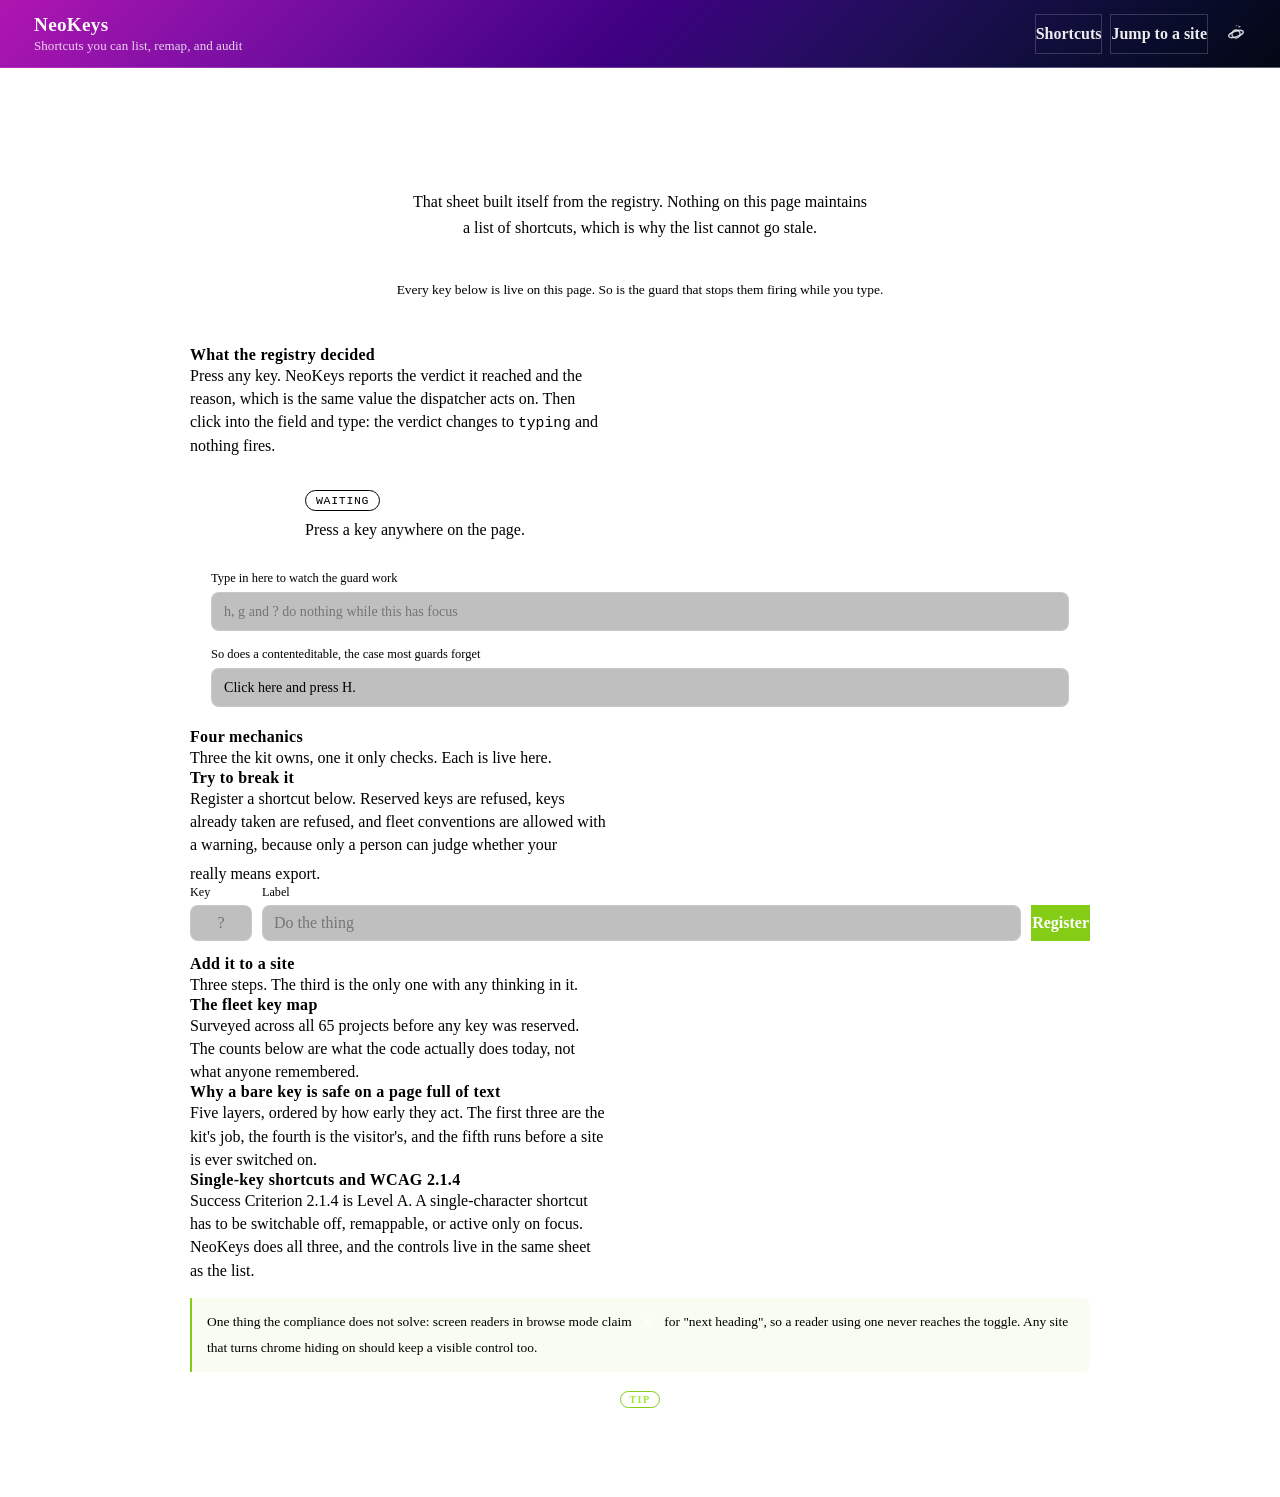
==== commit c4a9d17d: "feat(header): merge logo+title into one site-home link, planet hub icon, neo-repo source meta" ====
--- a/index.html
+++ b/index.html
@@ -62,12 +62,13 @@
 
   <header class="header-bar" data-header-mode="content">
     <div class="header-logo">
-      <a href="https://neorgon.com/" target="_blank" rel="noopener noreferrer">
-        <img src="https://cdn.neorgon.org/v1.0.0/energon-classic-logo.png" class="header-logo-img" alt="Logo">
-      </a>
       <a href="./" class="header-title-link">
+        <img src="https://cdn.neorgon.org/v1.0.0/energon-classic-logo.png" class="header-logo-img" alt="">
+        <div class="header-title-wrap">
         <h1>NeoKeys</h1>
         <div class="header-subtitle">Shortcuts you can list, remap, and audit</div>
+      
+        </div>
       </a>
     </div>
 
@@ -77,8 +78,15 @@
         <button class="btn btn--ghost btn--sm" id="openFleet">Jump to a site</button>
       </div>
       <a class="header-home" href="https://neorgon.com/" title="neorgon.com" aria-label="Neorgon home">
-        <svg viewBox="0 0 24 24" fill="currentColor" xmlns="http://www.w3.org/2000/svg">
-          <path d="M10 20v-6h4v6h5v-8h3L12 3 2 12h3v8z"/>
+        <svg class="nh-hub-icon" viewBox="0 0 24 24" fill="none" stroke="currentColor" stroke-width="1.5" stroke-linecap="round" stroke-linejoin="round" xmlns="http://www.w3.org/2000/svg" aria-hidden="true">
+          <circle cx="12" cy="12" r="4.4"/>
+          <ellipse cx="12" cy="12" rx="8.4" ry="3" transform="rotate(-18 12 12)"/>
+          <g class="nh-orbit">
+            <path d="M17.5 4.2 14.2 2.7l.9 1.4-.6 1.1z" fill="currentColor" stroke="none"/>
+            <circle cx="12.6" cy="3" r=".7" fill="currentColor" stroke="none" opacity=".55"/>
+            <circle cx="11.1" cy="3.3" r=".55" fill="currentColor" stroke="none" opacity=".35"/>
+            <circle cx="9.8" cy="3.7" r=".4" fill="currentColor" stroke="none" opacity=".2"/>
+          </g>
         </svg>
       </a>
     </div>
--- a/css/neorgon-header.css
+++ b/css/neorgon-header.css
@@ -337,14 +337,26 @@
 .header-bar[data-header-mode="app"] {
   height: var(--header-h-app);
   --header-h-cur: var(--header-h-app);
+}
+
+/* Auto-hide. `app` mode has it by definition; every other mode opts in with
+   data-header-autohide="on" and keeps its own height and background. */
+.header-bar[data-header-mode="app"],
+.header-bar[data-header-autohide="on"] {
   transition: transform .26s var(--header-ease, ease);
 }
 /* Leaving accelerates away; returning decelerates in. Same budget. */
-.header-bar[data-header-mode="app"].header-hidden {
+.header-bar[data-header-mode="app"].header-hidden,
+.header-bar[data-header-autohide="on"].header-hidden {
   transform: translateY(-100%);
   transition-duration: .2s;
   transition-timing-function: var(--header-ease-in, ease);
 }
+/* Keyboard focus entering a hidden bar reveals it: focus must never sit
+   on an off-screen control (WCAG 2.4.7, and 2.2's 2.4.11). header.js
+   drops the class on focusin so the next scroll decision agrees with
+   what is painted; this rule covers the frame in between. */
+.header-bar.header-hidden:focus-within { transform: none; }
 
 /* ── Logo block ──────────────────────────────────────────────── */
 .header-logo {
@@ -362,7 +374,8 @@
   filter: brightness(0) invert(1);
   transition: transform .28s var(--header-ease, ease);
 }
-.header-logo-img:hover { transform: scale(1.06) rotate(-4deg); }
+.header-logo-img:hover,
+.header-title-link:hover .header-logo-img { transform: scale(1.06) rotate(-4deg); }
 
 /* min-height also fixes a target-size failure: at <=700px the subtitle is
    hidden and this link collapses to 22px, under the 24px WCAG 2.5.8
@@ -376,9 +389,38 @@
   justify-content: center;
   min-height: var(--header-control-h);
 }
+/* Current contract: mark + name are ONE anchor to the site's own home
+   (the img rides inside .header-title-link with alt=""), so the link's
+   accessible name is the title text and the logo stops being a second,
+   differently-behaved link. Scoped with :has() so the retired two-anchor
+   markup keeps rendering unchanged wherever it still exists. */
+.header-title-link:has(> .header-logo-img, > picture) {
+  flex-direction: row;
+  align-items: center;
+  gap: 10px;
+}
+.header-title-wrap {
+  display: flex;
+  flex-direction: column;
+  justify-content: center;
+  min-width: 0;
+}
+/* The one visible cue that the name is a control: the title warms to the
+   accent on hover. Kept subtle; the cursor and the logo tilt do the rest. */
+.header-logo h1 { transition: color .2s var(--header-ease, ease); }
+.header-title-link:hover h1 { color: var(--header-accent); }
 /* rem, not em: a shared component must not rescale because a site set its
-   own body font-size. 1.2rem == 19.2px == today's rendered size. */
+   own body font-size. 1.2rem == 19.2px == today's rendered size.
+
+   `margin: 0` for the same reason, and it is load-bearing: the UA gives h1
+   `.67em 0`, which at this size is 12.86px above and below. The kit never
+   reset it, so the title block came out 67px inside app mode's fixed 56px
+   bar — the title rode high and the subtitle hung out of the header into the
+   page. It looked fine on most sites only because they link the CDN
+   `styles/base.css`, whose `*` reset zeroed it for us; the sites that don't
+   (headpain, autopilot, references-api in app mode) showed the real geometry. */
 .header-logo h1 {
+  margin: 0;
   font-size: 1.2rem;
   font-weight: 600;
   line-height: 1.2;
@@ -386,12 +428,14 @@
   color: var(--header-text);
   white-space: nowrap;
 }
+/* All four sides declared, so a site that authors the subtitle as a <p>
+   rather than a <div> does not reintroduce the same UA margin. */
 .header-subtitle {
   font-size: .8125rem;
   line-height: 1.25;
   color: var(--header-text-dim);
   font-weight: 500;
-  margin-top: 2px;
+  margin: 2px 0 0;
   letter-spacing: .005em;
   white-space: nowrap;
 }
@@ -571,6 +615,25 @@
   height: var(--header-icon-solid, 20px);
   display: block;
 }
+
+/* ── Hub glyph: inclined planet + orbiting rocket ────────────────
+   .header-home now carries the kit's planet SVG (markup contract in
+   the README) — the one header link to neorgon.com, tooltip
+   "neorgon.com". Idle it is a still planet with the rocket parked;
+   on hover or keyboard focus the rocket does laps, smoke trailing.
+   Stroked glyph, so it sizes with --header-icon, not the solid token. */
+.header-home svg.nh-hub-icon {
+  width: var(--header-icon, 22px);
+  height: var(--header-icon, 22px);
+}
+.header-home .nh-orbit {
+  transform-origin: 12px 12px; /* viewBox centre — the planet */
+}
+.header-home:hover .nh-orbit,
+.header-home:focus-visible .nh-orbit {
+  animation: nh-orbit-lap 1.4s linear infinite;
+}
+@keyframes nh-orbit-lap { to { transform: rotate(360deg); } }
 
 /* ── Overflow toggle (⋯) — injected by header.js ─────────────── */
 .header-overflow { position: relative; display: flex; }
@@ -767,9 +830,14 @@
 /* ── Reduced motion ──────────────────────────────────────────── */
 @media (prefers-reduced-motion: reduce) {
   .header-bar[data-header-mode="app"],
-  .header-bar[data-header-mode="app"].header-hidden { transition: none; }
+  .header-bar[data-header-mode="app"].header-hidden,
+  .header-bar[data-header-autohide="on"],
+  .header-bar[data-header-autohide="on"].header-hidden { transition: none; }
   .header-logo-img { transition: none; }
-  .header-logo-img:hover { transform: none; }
+  .header-logo-img:hover,
+  .header-title-link:hover .header-logo-img { transform: none; }
+  .header-home:hover .nh-orbit,
+  .header-home:focus-visible .nh-orbit { animation: none; }
   .header-menu.open { animation: none; }
   .header-overflow-toggle:active,
   .header-theme-toggle:active,
--- a/css/neorgon-footer.css
+++ b/css/neorgon-footer.css
@@ -14,6 +14,12 @@
   --footer-pad-block-content: 40px;
   --footer-max-w: 1100px;
   --footer-control-h: 32px;
+  /* One line of footer copy, and the WCAG 2.5.8 minimum a bar target has to
+     reach. They are tokens because the bar compensates its target boxes
+     against the line height exactly — see .neo-footer-bar a below — and a
+     hand-edited `line-height: 1.7` would silently put that compensation out. */
+  --footer-line: 1.7;
+  --footer-target: 24px;
 
   /* Palette — inherits the header theme tokens so ?theme=matrix and the
      fleet-wide season.css re-skin the footer too. Fallbacks keep the kit
@@ -83,7 +89,7 @@
   border-top: 1px solid var(--footer-border);
   color: var(--footer-text);
   font-size: .78rem;
-  line-height: 1.7;
+  line-height: var(--footer-line);
   text-align: center;
 }
 
@@ -126,6 +132,30 @@
   flex-wrap: wrap;
   align-items: center;
   gap: 6px 12px;
+}
+
+/* Target size — WCAG 2.5.8 (Minimum, 24x24). Bar links are standalone
+   controls in a row, not links inside a sentence, so the inline exception
+   does not cover them: they measured ~84x20 and ~37x20.
+
+   Each one is grown to a 24px box and handed the difference straight back as
+   negative block margin, so the item's *margin* box still measures exactly one
+   line and the bar does not get taller. That matters here more than usual —
+   `minimal` is tuned to ~70px against the .info-footer it replaced and `app`
+   to ~50px, and this row is what sets both. The text keeps the baseline it
+   had; only the hit area grows, ~2px above and below the line.
+
+   min() clamps the compensation at zero, so a site that sets a line taller
+   than the 24px minimum keeps its own spacing instead of being pulled tight.
+   Sized in em, not px, because `app` mode runs a smaller font than the rest. */
+.neo-footer-bar a,
+.neo-footer-bar .neo-footer-disclaimer {
+  display: inline-flex;
+  align-items: center;
+  justify-content: center;
+  min-height: var(--footer-target);
+  min-width: var(--footer-target);
+  margin-block: min(0px, calc((var(--footer-line) * 1em - var(--footer-target)) / 2));
 }
 
 .neo-footer-sep { opacity: .4; user-select: none; }
@@ -479,6 +509,15 @@
     page-break-inside: avoid;
   }
   .neo-footer a { color: #000; text-decoration: underline; }
+  /* Paper has no pointers, so the 24px target boxes come off — and they have
+     to: inside an inline-flex link the expanded href below would be laid out
+     as a second flex item beside the label instead of flowing after it. */
+  .neo-footer-bar a {
+    display: inline;
+    min-height: 0;
+    min-width: 0;
+    margin-block: 0;
+  }
   .neo-footer a[href^="http"]::after {
     content: " (" attr(href) ")";
     font-size: .9em;
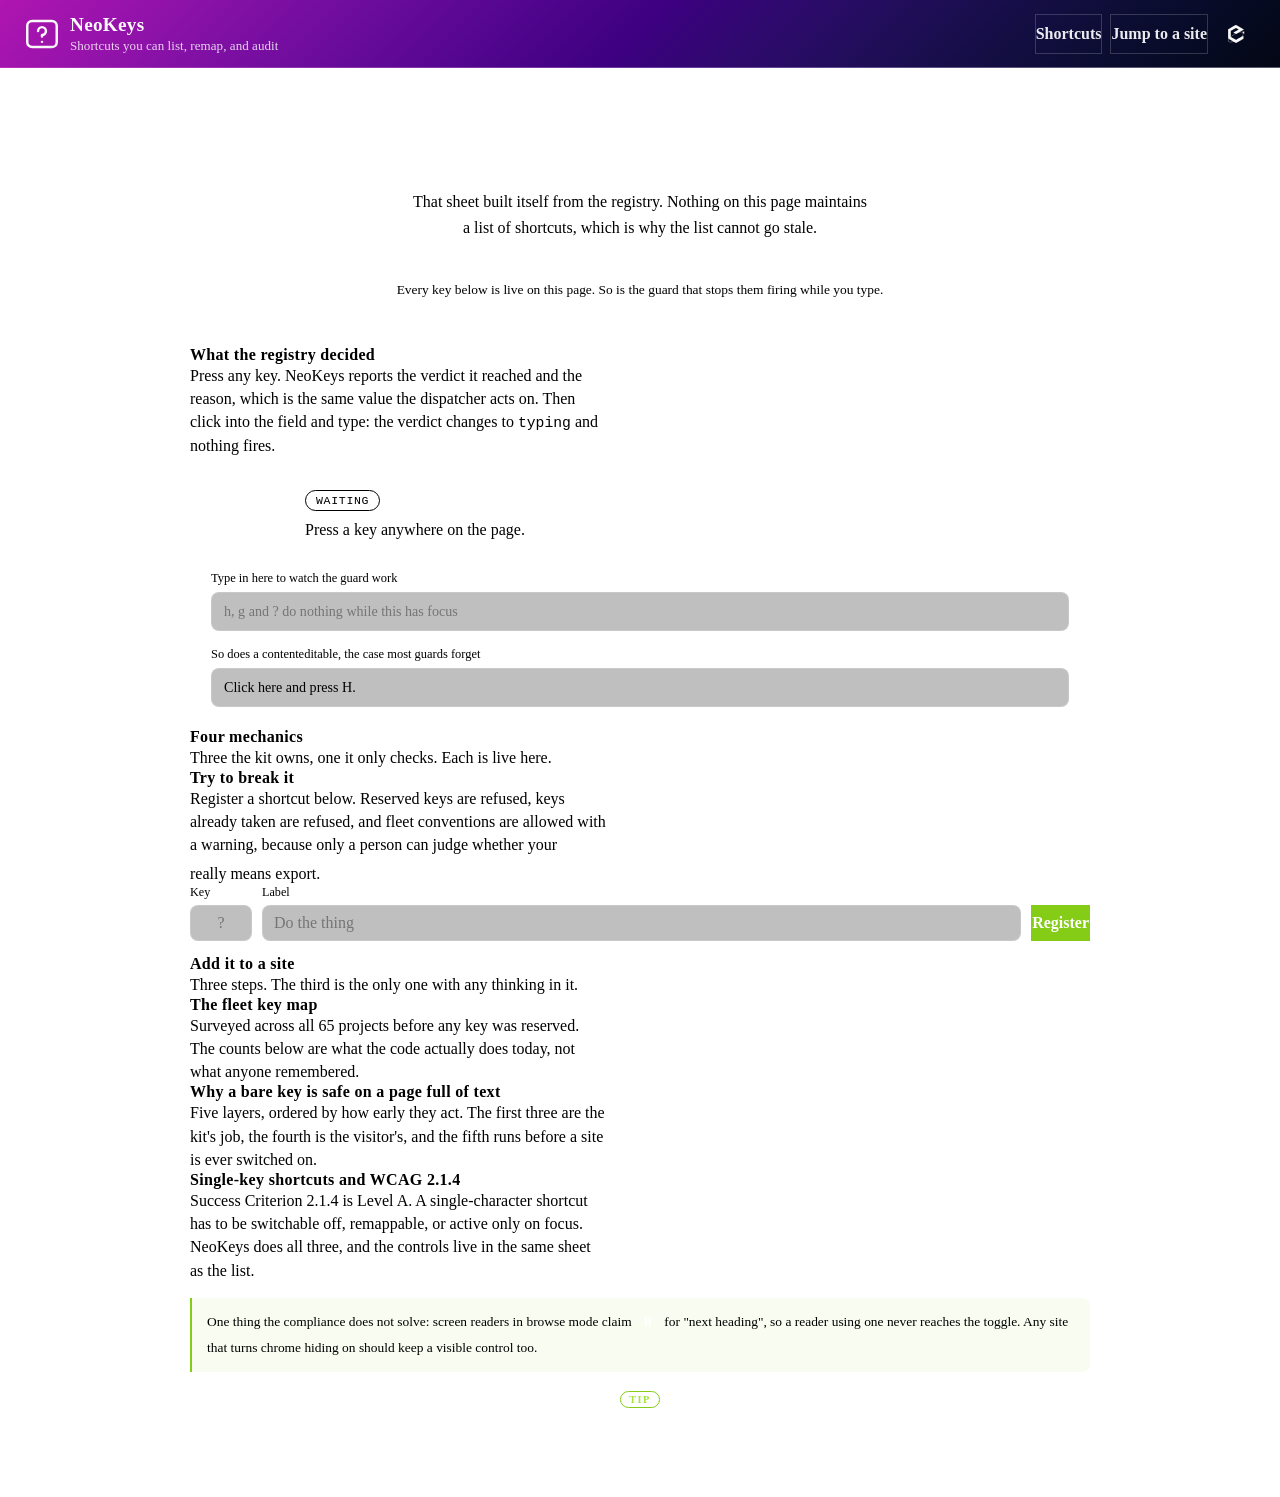
==== commit 91fe3e2c: "feat(brand): hexagon favicon set and per-site header mark Every site now ships a generated seven-fil" ====
--- a/index.html
+++ b/index.html
@@ -3,6 +3,12 @@
 <head>
   <meta charset="UTF-8">
   <meta name="viewport" content="width=device-width, initial-scale=1.0">
+  <link rel="icon" type="image/svg+xml" href="/favicon.svg">
+  <link rel="icon" type="image/x-icon" href="/favicon.ico" sizes="16x16 32x32 48x48">
+  <link rel="apple-touch-icon" sizes="180x180" href="/apple-touch-icon.png">
+  <meta name="apple-mobile-web-app-title" content="NeoKeys">
+  <link rel="manifest" href="/site.webmanifest">
+  <meta name="neo-mark" content="on">
   <title>NeoKeys | Shortcut Registry</title>
   <meta name="description" content="Register keyboard shortcuts in one call and get a self-updating help overlay, collision warnings, and a chrome toggle that reclaims the page's full height">
   <meta property="og:title" content="NeoKeys: Shortcut Registry">
@@ -30,8 +36,7 @@
   <meta name="neo-version" content="1.0.0">
   <meta name="neo-updated" content="2026-08-14">
 
-  <link rel="icon" type="image/x-icon" href="https://cdn.neorgon.org/v1.0.0/favicon.ico" />
-  <!-- Fleet design tokens — canonical, do not redeclare locally (PROJECTS.md section 5) -->
+  <!-- Fleet design tokens: canonical, do not redeclare locally (PROJECTS.md section 5) -->
   <link rel="stylesheet" href="https://cdn.neorgon.org/v1.0.0/styles/base.css">
   <link rel="stylesheet" href="css/style.css">
   <link rel="stylesheet" href="js/neokeys/keys.css">
--- a/css/neorgon-header.css
+++ b/css/neorgon-header.css
@@ -371,8 +371,29 @@
   width: auto;
   flex-shrink: 0;
   display: block;
-  filter: brightness(0) invert(1);
   transition: transform .28s var(--header-ease, ease);
+}
+/* The raster fallback still needs forcing white; the injected vector must not
+   be filtered, because it already inherits the header's own text colour and
+   inverting it would undo exactly the thing it was swapped in to fix. */
+img.header-logo-img { filter: brightness(0) invert(1); }
+svg.header-logo-mark { fill: currentColor; width: auto; }
+/* A site that ships its own mark gets it as a mask over currentColor, so the
+   glyph follows the header's text colour exactly as the inline svg does. An
+   <img> could not: it paints its own pixels and ignores the cascade. */
+.header-logo-own {
+  /* Width tracks height rather than restating the token: .header-logo-img
+     already sets height, and it drops to --header-logo-h-mobile under 700px.
+     Pinning width to the desktop value gave a 36x28 box on a phone. */
+  aspect-ratio: 1;
+  width: auto;
+  background: currentColor;
+  /* The image itself is set inline by header.js, derived from the manifest
+     link, because a fleet site is served at its domain root and a kit showcase
+     is not. Only the parts that do not vary live here. */
+  -webkit-mask-position: center; mask-position: center;
+  -webkit-mask-size: contain;    mask-size: contain;
+  -webkit-mask-repeat: no-repeat; mask-repeat: no-repeat;
 }
 .header-logo-img:hover,
 .header-title-link:hover .header-logo-img { transform: scale(1.06) rotate(-4deg); }
@@ -437,6 +458,20 @@
   font-weight: 500;
   margin: 2px 0 0;
   letter-spacing: .005em;
+  white-space: nowrap;
+}
+
+/* Epigraph: the animating half of a bilingual subtitle. The glyph churn is
+   decoration, so it is aria-hidden and .neo-epi-sr carries the real sentence
+   for assistive tech. Both live inside .header-subtitle, which keeps the
+   existing nowrap and mobile-hide behaviour unchanged. */
+.neo-epi { font-variant-ligatures: none; }
+.neo-epi-sr {
+  position: absolute;
+  width: 1px; height: 1px;
+  margin: -1px; padding: 0; border: 0;
+  overflow: hidden;
+  clip-path: inset(50%);
   white-space: nowrap;
 }
 
@@ -603,13 +638,23 @@
   box-sizing: border-box;
   padding: 0;
   border-radius: 6px;
-  color: var(--header-icon-color, var(--header-text-dim));
+  /* Full strength, not --header-icon-color. The dim was meant as hierarchy and
+     did not read as one: .header-source carries no colour rule at all, so it
+     inherits the header's own #f9f9f9, and the home control sitting beside it
+     at 78% looked like a misconfiguration rather than a decision. The other
+     user of that token is the bordered theme toggle, which has a border to
+     carry its own weight; this one does not. */
+  color: var(--header-text);
   text-decoration: none;
   flex-shrink: 0;
   transition: color .18s var(--header-ease, ease),
               background .18s var(--header-ease, ease);
 }
-.header-home:hover { color: var(--header-text); background: var(--header-menu-hover); }
+/* --header-accent is the pink on the default palette and the skin's own accent
+   everywhere else, so the highlight stays on-brand without hardcoding magenta
+   into a control that ships to seven skins. */
+.header-home:hover,
+.header-home:focus-visible { color: var(--header-accent); background: var(--header-menu-hover); }
 .header-home svg {
   width: var(--header-icon-solid, 20px);
   height: var(--header-icon-solid, 20px);
@@ -627,13 +672,64 @@
   height: var(--header-icon, 22px);
 }
 .header-home .nh-orbit {
-  transform-origin: 12px 12px; /* viewBox centre — the planet */
+  transform-origin: 12px 12px; /* viewBox centre, for the legacy planet markup */
 }
 .header-home:hover .nh-orbit,
 .header-home:focus-visible .nh-orbit {
   animation: nh-orbit-lap 1.4s linear infinite;
 }
 @keyframes nh-orbit-lap { to { transform: rotate(360deg); } }
+
+/* ── Inclined orbit: the satellite passes in front of the mark and behind it ──
+   Two dots on one elliptical path, each shown for its own half of the lap. The
+   far one is drawn before the mark in document order, so the mark occludes it;
+   that occlusion IS the depth, and it costs nothing but paint order.
+
+   offset-path rather than a rotate: a rotation can only trace a circle, and
+   squashing it into an ellipse with scaleY would squash the satellite too,
+   because the counter-scale would have to sit inside the rotation. Where
+   offset-path is unsupported the dots simply rest at their authored cx/cy,
+   which is a still icon rather than a broken one.
+
+   The semi-major axis is capped by the viewBox: an inline svg clips to it, so
+   10.2 plus the 1.35 radius leaves 11.55 of the 12 available. */
+.header-home .nh-sat {
+  offset-rotate: 0deg;
+  /* The rim separates the satellite from the mark when it crosses it: without
+     one, a currentColor dot over a currentColor mark merges into the
+     silhouette and reads as a stray pixel rather than a moon.
+     --header-bg-end is the right hook because the rim's job is to look like
+     the background, so it vanishes over open header and shows only as a gap
+     against the mark. Measured caveat: every skin shipped today redefines
+     --header-bg-start and --header-bg-mid but leaves --header-bg-end at
+     #040714, so this resolves to one dark value everywhere right now. A skin
+     that ends light gets the rim right for free, but only if it sets that
+     token; one that ends light without setting it would show a dark ring. */
+  stroke: var(--header-bg-end, #040714);
+  stroke-width: .8;
+}
+.header-home .nh-sat-back { opacity: 0; }
+/* On hover the mark takes the accent, and currentColor would carry the
+   satellite with it: a pink dot on a pink mark is a dot you cannot find. It
+   holds the header's text colour instead, so the moon stays legible against
+   whatever the mark has become. */
+.header-home:hover .nh-sat,
+.header-home:focus-visible .nh-sat { fill: var(--header-text); }
+.header-home:hover .nh-sat-front,
+.header-home:focus-visible .nh-sat-front {
+  animation: nh-sat-lap 2.6s linear infinite, nh-sat-near 2.6s steps(1, end) infinite;
+}
+.header-home:hover .nh-sat-back,
+.header-home:focus-visible .nh-sat-back {
+  animation: nh-sat-lap 2.6s linear infinite, nh-sat-far 2.6s steps(1, end) infinite;
+}
+.header-home:hover .nh-sat,
+.header-home:focus-visible .nh-sat {
+  offset-path: path("M20.31 10.40 A9.6 3.4 -30 1 1 3.69 20.00 A9.6 3.4 -30 1 1 20.31 10.40");
+}
+@keyframes nh-sat-lap  { from { offset-distance: 0%; } to { offset-distance: 100%; } }
+@keyframes nh-sat-near { 0% { opacity: 1; } 50% { opacity: 0; } }
+@keyframes nh-sat-far  { 0% { opacity: 0; } 50% { opacity: 1; } }
 
 /* ── Overflow toggle (⋯) — injected by header.js ─────────────── */
 .header-overflow { position: relative; display: flex; }
@@ -837,7 +933,9 @@
   .header-logo-img:hover,
   .header-title-link:hover .header-logo-img { transform: none; }
   .header-home:hover .nh-orbit,
-  .header-home:focus-visible .nh-orbit { animation: none; }
+  .header-home:focus-visible .nh-orbit,
+  .header-home:hover .nh-sat,
+  .header-home:focus-visible .nh-sat { animation: none; }
   .header-menu.open { animation: none; }
   .header-overflow-toggle:active,
   .header-theme-toggle:active,
--- a/css/neorgon-footer.css
+++ b/css/neorgon-footer.css
@@ -161,6 +161,15 @@
 .neo-footer-sep { opacity: .4; user-select: none; }
 
 /* Version / updated stamps — mono + tabular so they never jitter */
+/* The end mark. Ornament only: it states nothing the page needs, which is
+   why it is safe to render in a language most visitors do not read. */
+.neo-footer-fin {
+  font-style: italic;
+  letter-spacing: .08em;
+  color: var(--footer-text-dim, var(--header-text-dim));
+  opacity: .75;
+}
+
 .neo-footer-stamp {
   font-family: ui-monospace, SFMono-Regular, "SF Mono", Menlo, monospace;
   font-variant-numeric: tabular-nums;
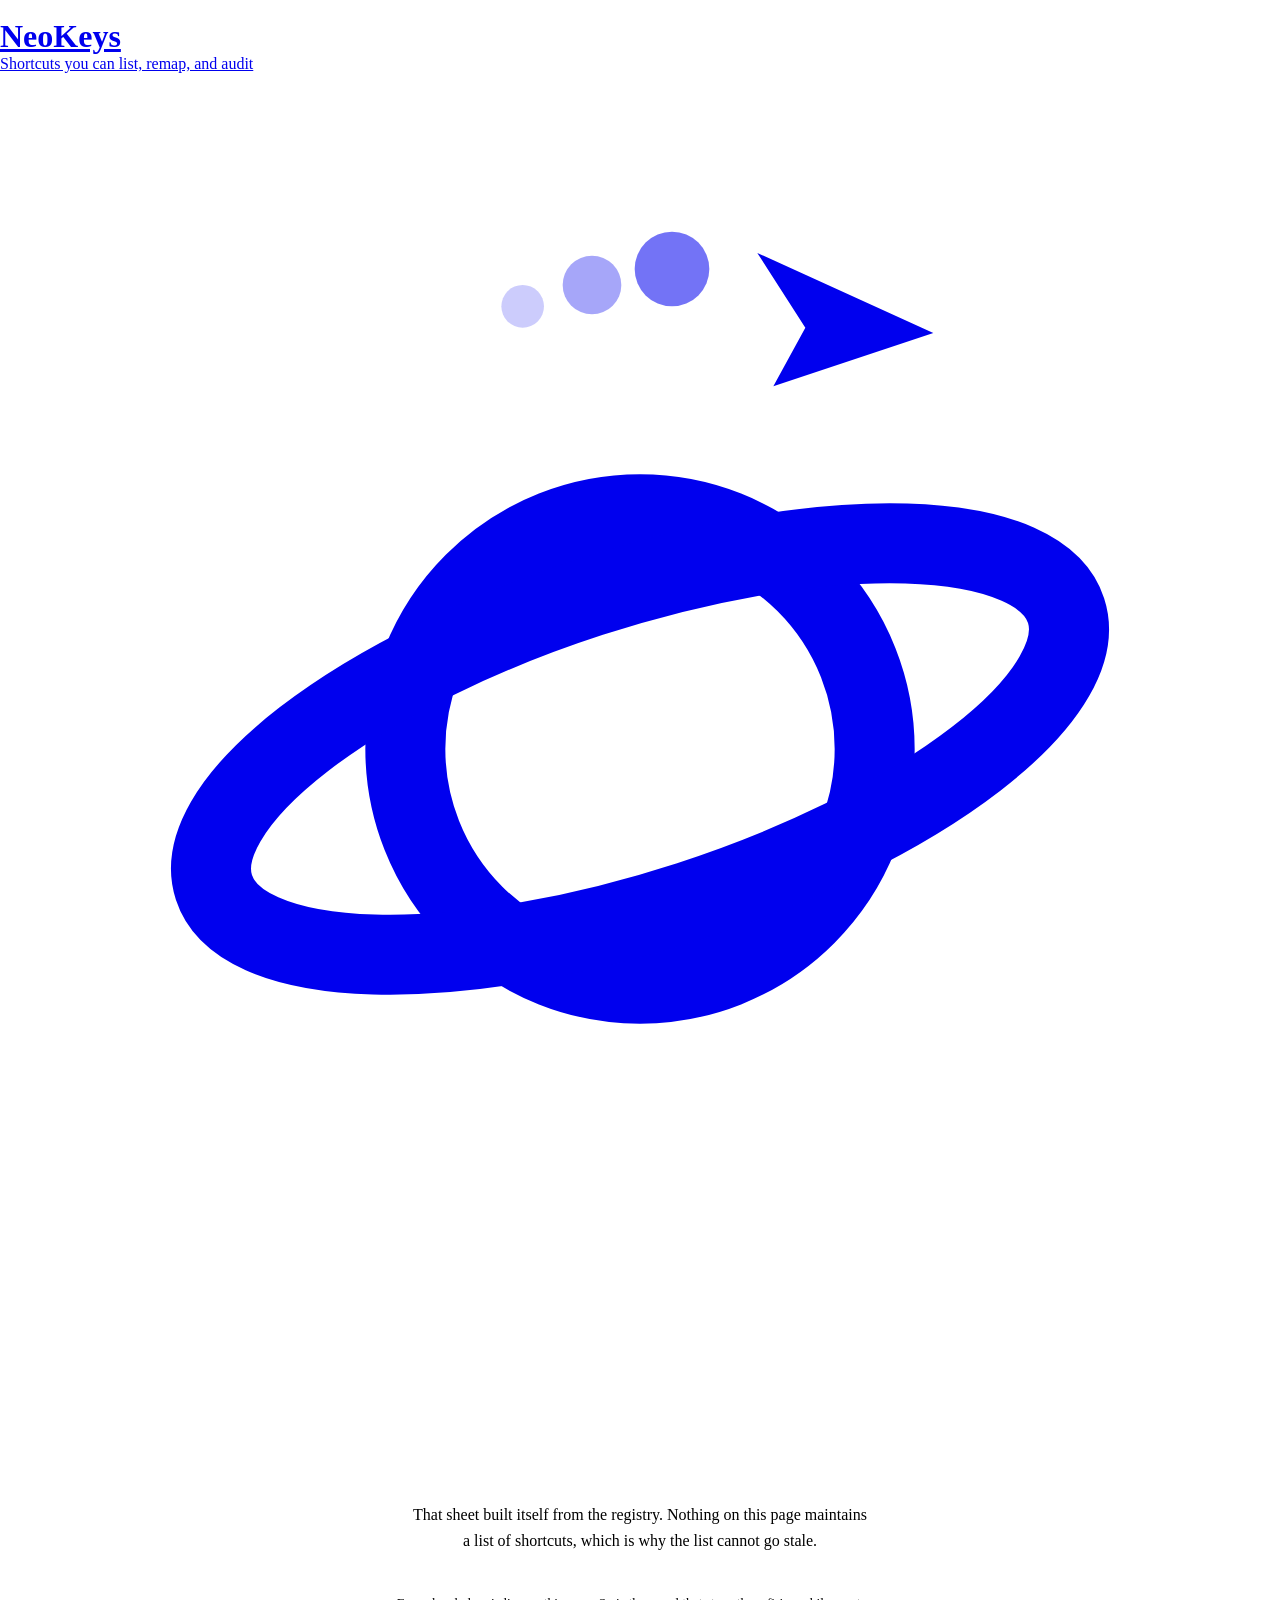
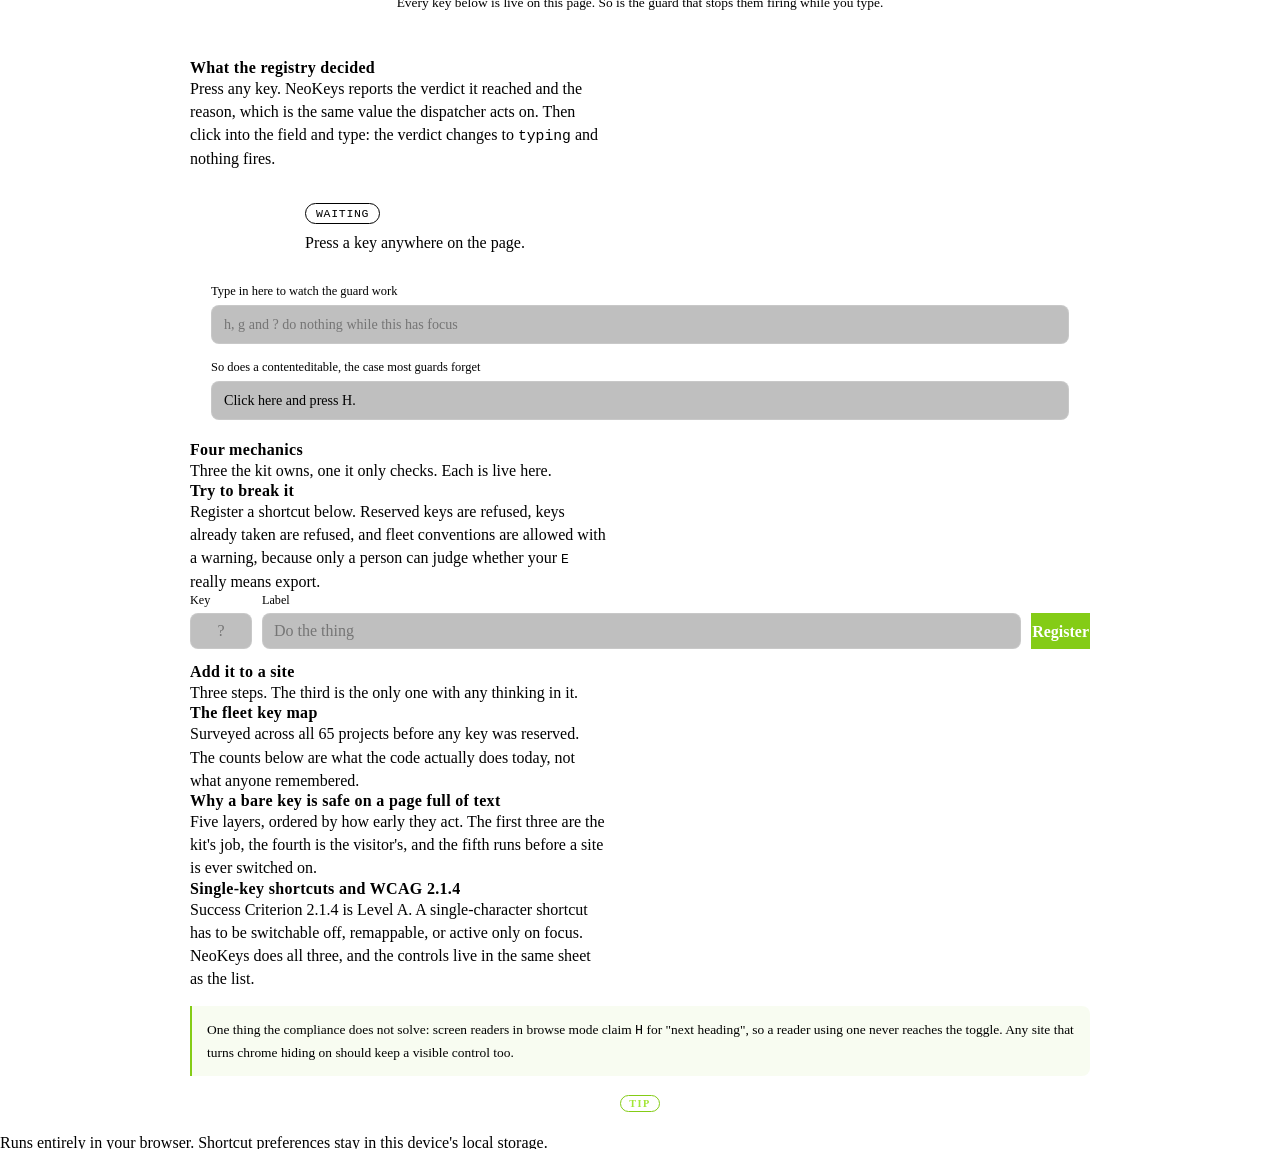
==== commit cacbfffd: "refactor(keys): js/neokeys is the vendored kit now Canonical source moved to packages/neorgon-ui/key" ====
--- a/index.html
+++ b/index.html
@@ -30,7 +30,7 @@
 
   <!-- NeoKeys opt-ins. Both are per-site on purpose: H only where the header is
        chrome rather than navigation, M only where the joke lands. -->
-  <meta name="neo-chrome-toggle" content="on">
+  <meta name="neo-chrome-toggle" content="full">
   <meta name="neo-keys-store" content="on">
   <meta name="neo-repo" content="energon-a-secas/neokeys-site">
   <meta name="neo-version" content="1.0.0">
@@ -39,8 +39,9 @@
   <!-- Fleet design tokens: canonical, do not redeclare locally (PROJECTS.md section 5) -->
   <link rel="stylesheet" href="https://cdn.neorgon.org/v1.0.0/styles/base.css">
   <link rel="stylesheet" href="css/style.css">
-  <link rel="stylesheet" href="js/neokeys/keys.css">
+  <link rel="stylesheet" href="css/neorgon-keys.css">
   <script>(function(){var m=location.search.match(/[?&]theme=([\w-]+)/)||document.cookie.match(/(?:^|;\s*)neo_theme=([\w-]+)/);if(m&&m[1]!=='default')document.documentElement.dataset.theme=decodeURIComponent(m[1]);})();</script>
+  <script>try{document.documentElement.dataset.chromeScope='full';if(/(?:^|;\s*)neo_chrome=off/.test(document.cookie))document.documentElement.dataset.chrome='off'}catch(e){}</script>
   <link rel="stylesheet" href="css/neorgon-header.css">
   <link rel="stylesheet" href="css/neorgon-themes.css">
   <link rel="stylesheet" href="https://cdn.neorgon.org/v1.0.0/header/season.css">
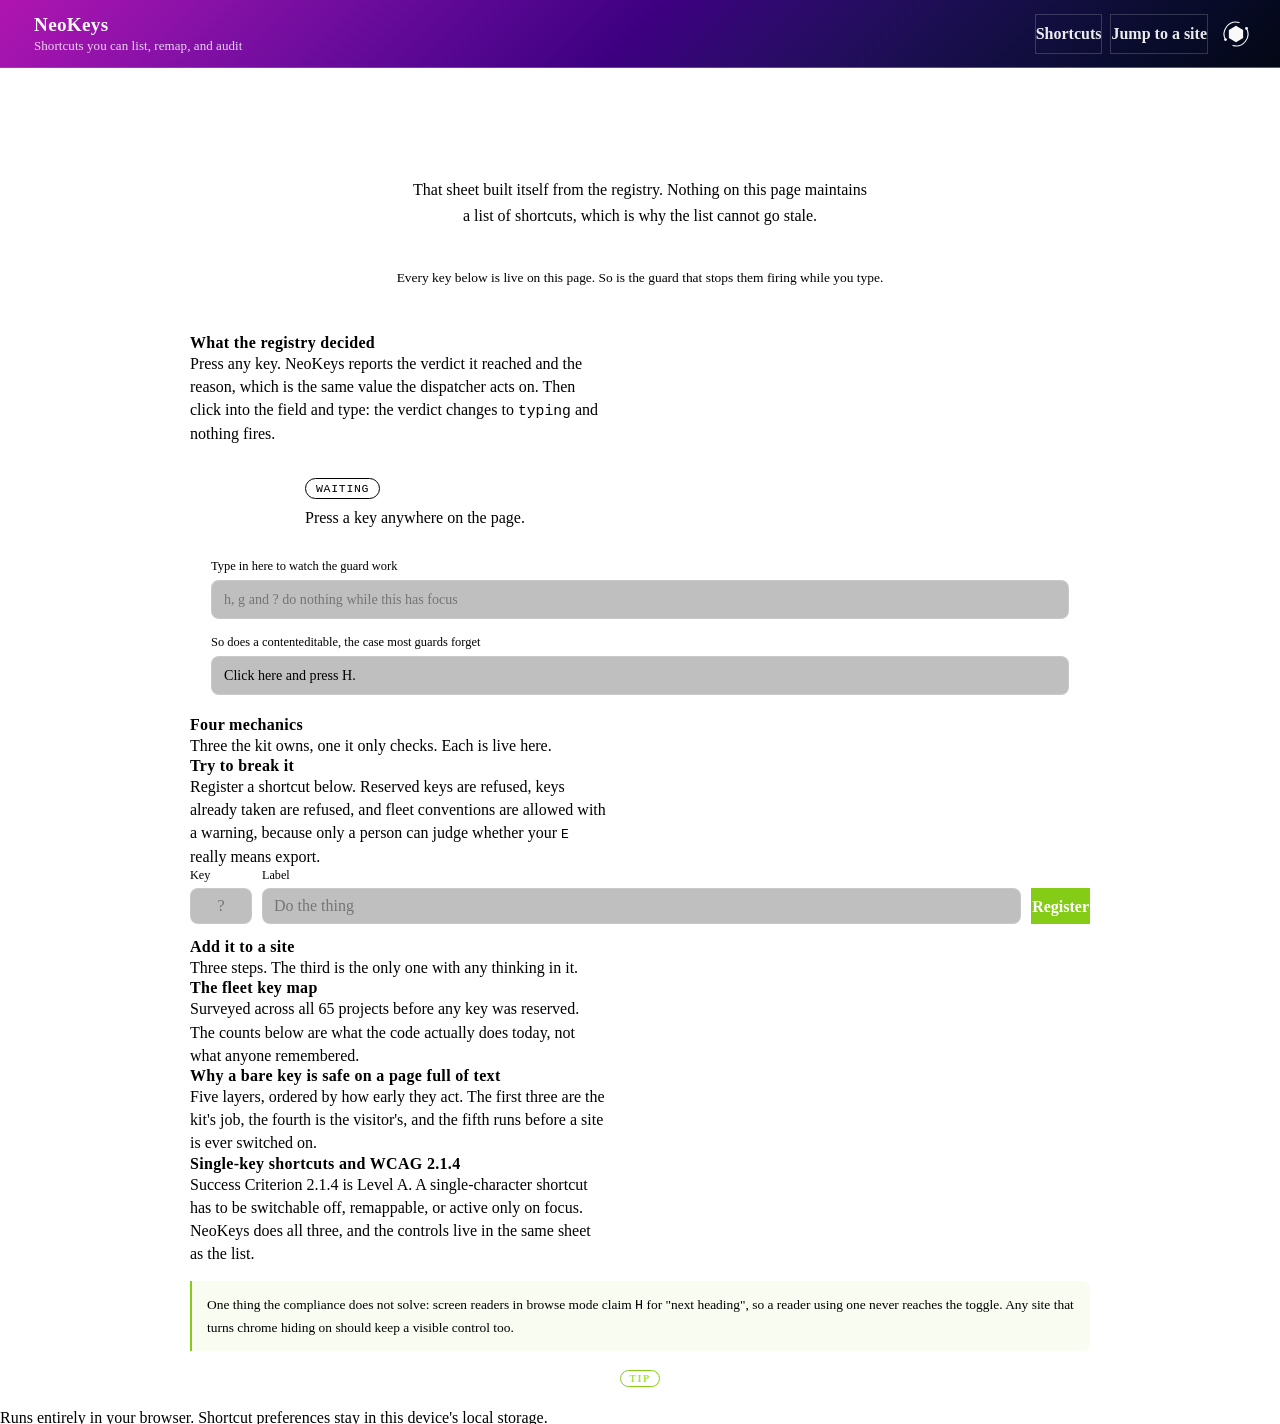
==== commit 936e5fa3: "chore(ui): re-stamp the hub home-control icon, and take the header kit's mark-colour fix The stamped" ====
--- a/index.html
+++ b/index.html
@@ -84,14 +84,13 @@
         <button class="btn btn--ghost btn--sm" id="openFleet">Jump to a site</button>
       </div>
       <a class="header-home" href="https://neorgon.com/" title="neorgon.com" aria-label="Neorgon home">
-        <svg class="nh-hub-icon" viewBox="0 0 24 24" fill="none" stroke="currentColor" stroke-width="1.5" stroke-linecap="round" stroke-linejoin="round" xmlns="http://www.w3.org/2000/svg" aria-hidden="true">
-          <circle cx="12" cy="12" r="4.4"/>
-          <ellipse cx="12" cy="12" rx="8.4" ry="3" transform="rotate(-18 12 12)"/>
+        <svg class="nh-hub-icon" viewBox="0 0 24 24" fill="none" xmlns="http://www.w3.org/2000/svg" aria-hidden="true">
+          <path d="M12 4.4 18.58 8.2 18.58 15.8 12 19.6 5.42 15.8 5.42 8.2Z" fill="currentColor" stroke="none"/>
           <g class="nh-orbit">
-            <path d="M17.5 4.2 14.2 2.7l.9 1.4-.6 1.1z" fill="currentColor" stroke="none"/>
-            <circle cx="12.6" cy="3" r=".7" fill="currentColor" stroke="none" opacity=".55"/>
-            <circle cx="11.1" cy="3.3" r=".55" fill="currentColor" stroke="none" opacity=".35"/>
-            <circle cx="9.8" cy="3.7" r=".4" fill="currentColor" stroke="none" opacity=".2"/>
+            <path d="M2.47 17.50 A11.0 11.0 0 0 1 14.85 1.37" fill="none" stroke="currentColor" stroke-width="1.05" stroke-linecap="round"/>
+            <path d="M21.53 6.50 A11.0 11.0 0 0 1 9.15 22.63" fill="none" stroke="currentColor" stroke-width="1.05" stroke-linecap="round"/>
+            <circle cx="21.71" cy="6.84" r="1.25" fill="currentColor"/>
+            <circle cx="2.29" cy="17.16" r="1.25" fill="currentColor"/>
           </g>
         </svg>
       </a>
--- a/css/neorgon-header.css
+++ b/css/neorgon-header.css
@@ -0,0 +1,938 @@
+/* ══════════════════════════════════════════════════════════════
+   Neorgon Header Kit — header.css
+   Canonical source: packages/neorgon-ui/header/
+   Vendored per site as css/neorgon-header.css — do not edit copies.
+   Live CDN: https://cdn.neorgon.org/v1.0.0/header/header.css
+   ══════════════════════════════════════════════════════════════ */
+
+:root {
+  /* Geometry */
+  --header-h: 68px;
+  --header-h-app: 56px;
+  --header-control-h: 40px; /* every header control (buttons, ⋯, palette, home) shares this height */
+  /* Logo height. A token, not a literal, so a site can make the mark carry more
+     weight without forking the kit. Default 36px = the historical value, so
+     nothing changes for a site that never sets it. The bar is 68px with no
+     vertical padding, so ~52px is the practical ceiling before the mark starts
+     to look wedged against the edges. */
+  --header-logo-h: 36px;
+  --header-logo-h-mobile: 28px;
+
+  /* Palette — themes override these (see themes.css) */
+  --header-bg-start: #B015B0;
+  --header-bg-mid: #3D0080;
+  --header-bg-end: #040714;
+  /* Kept here for anything that references the composed gradient, but the
+     authoritative copy is re-declared on .header-bar below — see the note
+     there before changing either. */
+  --header-bg: linear-gradient(in oklch 135deg, var(--header-bg-start) 0%, var(--header-bg-mid) 50%, var(--header-bg-end) 100%);
+  --header-glass: rgba(0, 9, 18, .35);
+  --header-text: #f9f9f9;
+  --header-text-dim: rgba(255, 255, 255, .72);
+  --header-border: rgba(255, 255, 255, .07);
+  --header-border-strong: rgba(255, 255, 255, .22);
+  --header-accent: #e879f9;
+  --header-menu-bg: #10142a;
+  --header-menu-hover: rgba(255, 255, 255, .08);
+
+  /* Focus ring — near-white with a whisper of the brand hue so it never
+     reads as a stray browser default. 5.77:1 (bright end) to 17.98:1
+     (dark end) against the bar, 16.54:1 on the menu. Themes may override. */
+  --header-focus: oklch(0.97 0.02 320);
+  --header-focus-w: 2px;
+
+  /* Icon sizing. Two tokens: a filled glyph reads heavier than a stroked
+     one in the same box, so the solid home icon is set smaller to match
+     optically. */
+  --header-icon: 22px;        /* stroked glyphs (palette) */
+  --header-icon-solid: 20px;  /* filled glyphs (home) */
+
+  /* ease-out-quart: fast start, long settle, no overshoot. */
+  --header-ease: cubic-bezier(.22, 1, .36, 1);
+  --header-ease-in: cubic-bezier(.55, 0, 1, .45);
+}
+
+/* Colour judgements about the DEFAULT gradient specifically. Scoped to
+   html:not([data-theme]) because themes.css sets these per theme at the
+   same specificity as :root — a :root override here would silently
+   overwrite all five palettes. Every consumer below pairs them with a
+   var() fallback to the theme's own token. */
+html:not([data-theme]) {
+  /* --header-border-strong (.22) measures 1.91-1.95:1 on the bar, below
+     the 3:1 WCAG 1.4.11 needs for a control boundary. .42 gives 3.73-4.02:1. */
+  --header-control-border: rgba(255, 255, 255, .42);
+
+  /* --header-bg-end (#040714) is identical to the standard page
+     background, so a flat hairline measures 1.14:1 on the right half.
+     The bar's luminance swings 43x left-to-right, so the edge ramps too. */
+  --header-edge-from: rgba(255, 255, 255, .10);
+  --header-edge-to: rgba(255, 255, 255, .34);
+
+  /* .72 measures 4.14:1 at the start of the subtitle span — below AA.
+     Split from the icon colour, which only needs 3:1 as non-text. */
+  --header-text-dim: rgba(255, 255, 255, .82);
+  --header-icon-color: rgba(255, 255, 255, .78);
+}
+
+/* ══════════════════════════════════════════════════════════════
+   SKINS — site-level identity, opt-in per site
+   ────────────────────────────────────────────────────────────
+   A skin replaces the default magenta gradient for ONE site whose
+   own palette clashes with it. Set it in the site's markup:
+
+     <header class="header-bar" data-header-mode="content"
+             data-header-skin="brass">
+
+   This is NOT the theme system. Precedence, by design:
+
+     visitor choice (?theme= / cookie)  >  season (CDN)  >  skin  >  kit default
+
+   A site that should sit out every season keeps its skin with
+   `<html lang="en" data-season="off">` — see season.css. That declines
+   the fleet's decoration only; a visitor's ?theme= still wins.
+
+   Named skins below are the reusable ones. For a one-off palette no
+   other site would share, use `data-header-skin="custom"` and declare
+   the tokens in the site's own CSS — contract at the end of this block.
+
+   Two cascade facts make that ordering work, and both are easy to
+   get wrong:
+
+   1. A declaration ON .header-bar beats a value INHERITED from
+      <html>, whatever the specificity. Visitor themes declare on
+      <html>, so every skin is scoped `html:not([data-theme])` —
+      the moment a visitor picks a theme, all skins stop matching.
+   2. Season rules in season.css carry a matching
+      `[data-header-skin]` selector one step more specific than the
+      skin rules below, so an armed season still flips skinned
+      sites. Do not raise the specificity here without raising it
+      there too, or skinned sites will silently sit out the season.
+
+   Each skin re-tunes the edge ramp and control border for its own
+   surface — those defaults are calibrated to the magenta gradient
+   and are wrong on a black bar.
+   ══════════════════════════════════════════════════════════════ */
+
+/* ink — near-black neutral. The default choice for a site whose
+   palette the magenta gradient fights. */
+html:not([data-theme]) .header-bar[data-header-skin="ink"] {
+  --header-bg-start: #14161c;
+  --header-bg-mid: #0b0d12;
+  --header-bg-end: #050609;
+  --header-glass: rgba(10, 12, 16, .55);
+  --header-accent: #cbd5e1;
+  --header-text: #f4f4f5;
+  --header-text-dim: rgba(255, 255, 255, .78);
+  --header-icon-color: rgba(255, 255, 255, .74);
+  --header-border: rgba(255, 255, 255, .09);
+  --header-border-strong: rgba(255, 255, 255, .24);
+  --header-control-border: rgba(255, 255, 255, .44);
+  --header-menu-bg: #14161c;
+  --header-menu-hover: rgba(255, 255, 255, .09);
+  /* A near-black bar sits close to the page in luminance at BOTH ends,
+     so the edge has to be brighter than the gradient's ramp. */
+  --header-edge-from: rgba(255, 255, 255, .26);
+  --header-edge-to: rgba(255, 255, 255, .26);
+}
+
+/* carbon — flat true black, no gradient. The most restrained option;
+   the hairline does all the separating. */
+html:not([data-theme]) .header-bar[data-header-skin="carbon"] {
+  --header-bg-start: #08080a;
+  --header-bg-mid: #08080a;
+  --header-bg-end: #08080a;
+  --header-glass: rgba(0, 0, 0, .6);
+  --header-accent: #e5e5e5;
+  --header-text: #fafafa;
+  --header-text-dim: rgba(255, 255, 255, .76);
+  --header-icon-color: rgba(255, 255, 255, .72);
+  --header-border: rgba(255, 255, 255, .12);
+  --header-border-strong: rgba(255, 255, 255, .26);
+  --header-control-border: rgba(255, 255, 255, .46);
+  --header-menu-bg: #101012;
+  --header-menu-hover: rgba(255, 255, 255, .1);
+  --header-edge-from: rgba(255, 255, 255, .3);
+  --header-edge-to: rgba(255, 255, 255, .3);
+}
+
+/* brass — warm dark, tuned to incident-runbook's #b8935f / #d8b280
+   accents and its #040714 page background. */
+html:not([data-theme]) .header-bar[data-header-skin="brass"] {
+  --header-bg-start: #2a2114;
+  --header-bg-mid: #16120c;
+  --header-bg-end: #040714;
+  --header-glass: rgba(22, 18, 12, .5);
+  --header-accent: #d8b280;
+  --header-text: #f7f3ea;
+  --header-text-dim: rgba(247, 243, 234, .8);
+  --header-icon-color: rgba(216, 178, 128, .86);
+  --header-border: rgba(216, 178, 128, .2);
+  --header-border-strong: rgba(216, 178, 128, .38);
+  --header-control-border: rgba(216, 178, 128, .55);
+  --header-menu-bg: #17130d;
+  --header-menu-hover: rgba(216, 178, 128, .14);
+  --header-edge-from: rgba(216, 178, 128, .22);
+  --header-edge-to: rgba(216, 178, 128, .34);
+}
+
+/* slate — cool blue-grey. Neutral without going fully black. */
+html:not([data-theme]) .header-bar[data-header-skin="slate"] {
+  --header-bg-start: #33415a;
+  --header-bg-mid: #1e293b;
+  --header-bg-end: #0b1120;
+  --header-glass: rgba(15, 23, 42, .5);
+  --header-accent: #7dd3fc;
+  --header-text: #f1f5f9;
+  --header-text-dim: rgba(241, 245, 249, .8);
+  --header-icon-color: rgba(226, 232, 240, .78);
+  --header-border: rgba(148, 163, 184, .2);
+  --header-border-strong: rgba(148, 163, 184, .36);
+  --header-control-border: rgba(203, 213, 225, .5);
+  --header-menu-bg: #16202f;
+  --header-menu-hover: rgba(148, 163, 184, .16);
+  --header-edge-from: rgba(148, 163, 184, .18);
+  --header-edge-to: rgba(148, 163, 184, .34);
+}
+
+/* aurora — deep teal into cyan. For data/monitoring surfaces. */
+html:not([data-theme]) .header-bar[data-header-skin="aurora"] {
+  --header-bg-start: #0e7490;
+  --header-bg-mid: #0a3d4d;
+  --header-bg-end: #040714;
+  --header-glass: rgba(8, 51, 68, .5);
+  --header-accent: #67e8f9;
+  --header-text: #ecfeff;
+  --header-text-dim: rgba(236, 254, 255, .82);
+  --header-icon-color: rgba(165, 243, 252, .82);
+  --header-border: rgba(103, 232, 249, .2);
+  --header-border-strong: rgba(103, 232, 249, .36);
+  --header-control-border: rgba(165, 243, 252, .5);
+  --header-menu-bg: #07222c;
+  --header-menu-hover: rgba(103, 232, 249, .14);
+  --header-edge-from: rgba(103, 232, 249, .2);
+  --header-edge-to: rgba(103, 232, 249, .32);
+}
+
+/* ember — warm amber into rust. For alert/ops surfaces that want
+   warmth without reading as the danger theme. */
+html:not([data-theme]) .header-bar[data-header-skin="ember"] {
+  --header-bg-start: #9a3412;
+  --header-bg-mid: #4a1608;
+  --header-bg-end: #040714;
+  --header-glass: rgba(74, 22, 8, .5);
+  --header-accent: #fbbf24;
+  --header-text: #fff7ed;
+  --header-text-dim: rgba(255, 247, 237, .82);
+  --header-icon-color: rgba(253, 230, 138, .84);
+  --header-border: rgba(251, 191, 36, .2);
+  --header-border-strong: rgba(251, 191, 36, .36);
+  --header-control-border: rgba(253, 230, 138, .5);
+  --header-menu-bg: #23120a;
+  --header-menu-hover: rgba(251, 191, 36, .14);
+  --header-edge-from: rgba(251, 191, 36, .2);
+  --header-edge-to: rgba(251, 191, 36, .32);
+}
+
+/* jade — clinical emerald. Tuned to headpain-site's #059669 / #10b981
+   accents on its #040714 page. For calm medical/health surfaces where
+   both the magenta default and ember's warning-warmth read wrong. */
+html:not([data-theme]) .header-bar[data-header-skin="jade"] {
+  --header-bg-start: #065f46;
+  --header-bg-mid: #043b2c;
+  --header-bg-end: #040714;
+  --header-glass: rgba(4, 59, 44, .5);
+  --header-accent: #6ee7b7;
+  --header-text: #ecfdf5;
+  --header-text-dim: rgba(236, 253, 245, .82);
+  --header-icon-color: rgba(167, 243, 208, .84);
+  --header-border: rgba(110, 231, 183, .2);
+  --header-border-strong: rgba(110, 231, 183, .36);
+  --header-control-border: rgba(167, 243, 208, .5);
+  --header-menu-bg: #08251c;
+  --header-menu-hover: rgba(110, 231, 183, .14);
+  --header-edge-from: rgba(110, 231, 183, .2);
+  --header-edge-to: rgba(110, 231, 183, .32);
+}
+
+/* ── custom — a site-authored skin ────────────────────────────────
+   For a one-off palette that no named skin fits and that no other
+   site would reuse. The kit deliberately ships NO tokens for this
+   value: the site supplies them, and the kit stays out of the way.
+
+     <header class="header-bar" data-header-skin="custom">
+
+   In the site's own css/style.css, copy this selector EXACTLY — the
+   scoping and the specificity are the whole contract:
+
+     html:not([data-theme]) .header-bar[data-header-skin="custom"] {
+       --header-bg-start: …;  --header-bg-mid: …;  --header-bg-end: …;
+       --header-accent: …;    --header-text: …;    --header-text-dim: …;
+       --header-icon-color: …; --header-border: …; --header-border-strong: …;
+       --header-control-border: …; --header-menu-bg: …; --header-menu-hover: …;
+       --header-edge-from: …; --header-edge-to: …;
+     }
+
+   Why that exact selector, and nothing shorter:
+     · `html:not([data-theme])` makes the skin collapse the instant a
+       visitor picks a theme. Drop it and the site ignores ?theme=.
+     · `[data-header-skin="custom"]` puts it at (0,3,1) — above the
+       kit default, below an armed season's (0,4,2) skin variant. A
+       bare `.header-bar { --header-bg-start: … }` is only (0,1,0)
+       and the kit's own defaults would beat it.
+   Set only the three gradient stops if that is all that clashes; the
+   bar re-composes --header-bg from them (see .header-bar below).
+   Only the three stops + accent are usually enough — but re-tune the
+   edge ramp too if the bar is much darker or lighter than the default
+   magenta, which those values are calibrated against. */
+
+/* ── Bar ─────────────────────────────────────────────────────── */
+.header-bar {
+  position: sticky;
+  top: 0;
+  z-index: var(--z-sticky-header, 200);
+  display: flex;
+  align-items: center;
+  gap: var(--space-3, 12px);
+  height: var(--header-h);
+  padding: 0 var(--space-6, 24px);
+  /* Re-composed HERE, not only at :root. A custom property's var()
+     references resolve on the element where that property is declared, so a
+     --header-bg built at :root bakes in :root's start/mid/end and ignores any
+     override made further down the tree. Declaring it on .header-bar means
+     skins (and any site override on the bar) only need to set the three
+     stops. Themes still work: they set the stops on <html>, which inherits
+     down to here before this resolves. */
+  --header-bg: linear-gradient(in oklch 135deg, var(--header-bg-start) 0%, var(--header-bg-mid) 50%, var(--header-bg-end) 100%);
+  background: var(--header-bg);
+  border-bottom: 1px solid var(--header-border);
+  color: var(--header-text);
+  --header-h-cur: var(--header-h);
+}
+
+/* Bottom edge as a ramp, not a flat hairline (see --header-edge-*).
+   Degrades to the theme's flat --header-border where unsupported or
+   where a theme defines no ramp of its own. */
+html:not([data-theme]) .header-bar {
+  border-image: linear-gradient(
+    to right,
+    var(--header-edge-from, rgba(255, 255, 255, .10)),
+    var(--header-edge-to, rgba(255, 255, 255, .34))
+  ) 1;
+}
+/* Hub is a floating glass plate, not a band welded to the page — the
+   ramp would read as a seam. */
+html:not([data-theme]) .header-bar[data-header-mode="hub"] {
+  border-image: none;
+  border-bottom-color: var(--header-border);
+}
+
+/* Mode: hub — transparent cozy glass, no gradient */
+.header-bar[data-header-mode="hub"] {
+  background: var(--header-glass);
+  backdrop-filter: blur(12px);
+  -webkit-backdrop-filter: blur(12px);
+}
+
+/* Mode: app — slim, auto-hides on scroll down (JS toggles .header-hidden) */
+.header-bar[data-header-mode="app"] {
+  height: var(--header-h-app);
+  --header-h-cur: var(--header-h-app);
+}
+
+/* Auto-hide. `app` mode has it by definition; every other mode opts in with
+   data-header-autohide="on" and keeps its own height and background. */
+.header-bar[data-header-mode="app"],
+.header-bar[data-header-autohide="on"] {
+  transition: transform .26s var(--header-ease, ease);
+}
+/* Leaving accelerates away; returning decelerates in. Same budget. */
+.header-bar[data-header-mode="app"].header-hidden,
+.header-bar[data-header-autohide="on"].header-hidden {
+  transform: translateY(-100%);
+  transition-duration: .2s;
+  transition-timing-function: var(--header-ease-in, ease);
+}
+/* Keyboard focus entering a hidden bar reveals it: focus must never sit
+   on an off-screen control (WCAG 2.4.7, and 2.2's 2.4.11). header.js
+   drops the class on focusin so the next scroll decision agrees with
+   what is painted; this rule covers the frame in between. */
+.header-bar.header-hidden:focus-within { transform: none; }
+
+/* ── Logo block ──────────────────────────────────────────────── */
+.header-logo {
+  display: flex;
+  align-items: center;
+  gap: 10px;
+  flex-shrink: 0;
+  min-width: 0;
+}
+.header-logo-img {
+  height: var(--header-logo-h, 36px);
+  width: auto;
+  flex-shrink: 0;
+  display: block;
+  transition: transform .28s var(--header-ease, ease);
+}
+/* The raster fallback still needs forcing white; the injected vector must not
+   be filtered, because it already inherits the header's own text colour and
+   inverting it would undo exactly the thing it was swapped in to fix. */
+img.header-logo-img { filter: brightness(0) invert(1); }
+svg.header-logo-mark { color: var(--header-text); fill: currentColor; width: auto; }
+/* A site that ships its own mark gets it as a mask over currentColor, so the
+   glyph follows the header's text colour exactly as the inline svg does. An
+   <img> could not: it paints its own pixels and ignores the cascade. */
+.header-logo-own {
+  /* Width tracks height rather than restating the token: .header-logo-img
+     already sets height, and it drops to --header-logo-h-mobile under 700px.
+     Pinning width to the desktop value gave a 36x28 box on a phone. */
+  aspect-ratio: 1;
+  width: auto;
+  /* Declared, not inherited. `background: currentColor` resolves against
+     whatever the ancestor set, and the logo is always inside an <a>: on a site
+     whose logo anchor carries no class, that ancestor is an unstyled link and
+     currentColor is the UA's #0000EE. The mark then paints link-blue, silently,
+     because nothing in the page is wrong enough to throw. Every fleet site
+     happens to wrap the logo in .header-title-link (which the kit gives
+     color: inherit), so this only surfaced when ops-console adopted the kit
+     with a bare <a>. Stating the colour here makes the mask independent of the
+     markup around it, which is the contract the rest of the kit already keeps. */
+  color: var(--header-text);
+  background: currentColor;
+  /* The image itself is set inline by header.js, derived from the manifest
+     link, because a fleet site is served at its domain root and a kit showcase
+     is not. Only the parts that do not vary live here. */
+  -webkit-mask-position: center; mask-position: center;
+  -webkit-mask-size: contain;    mask-size: contain;
+  -webkit-mask-repeat: no-repeat; mask-repeat: no-repeat;
+}
+.header-logo-img:hover,
+.header-title-link:hover .header-logo-img { transform: scale(1.06) rotate(-4deg); }
+
+/* min-height also fixes a target-size failure: at <=700px the subtitle is
+   hidden and this link collapses to 22px, under the 24px WCAG 2.5.8
+   minimum. The parent centres it, so it grows symmetrically — no shift. */
+.header-title-link {
+  text-decoration: none;
+  color: inherit;
+  min-width: 0;
+  display: flex;
+  flex-direction: column;
+  justify-content: center;
+  min-height: var(--header-control-h);
+}
+/* Current contract: mark + name are ONE anchor to the site's own home
+   (the img rides inside .header-title-link with alt=""), so the link's
+   accessible name is the title text and the logo stops being a second,
+   differently-behaved link. Scoped with :has() so the retired two-anchor
+   markup keeps rendering unchanged wherever it still exists. */
+.header-title-link:has(> .header-logo-img, > picture) {
+  flex-direction: row;
+  align-items: center;
+  gap: 10px;
+}
+.header-title-wrap {
+  display: flex;
+  flex-direction: column;
+  justify-content: center;
+  min-width: 0;
+}
+/* The one visible cue that the name is a control: the title warms to the
+   accent on hover. Kept subtle; the cursor and the logo tilt do the rest. */
+.header-logo h1 { transition: color .2s var(--header-ease, ease); }
+.header-title-link:hover h1 { color: var(--header-accent); }
+/* rem, not em: a shared component must not rescale because a site set its
+   own body font-size. 1.2rem == 19.2px == today's rendered size.
+
+   `margin: 0` for the same reason, and it is load-bearing: the UA gives h1
+   `.67em 0`, which at this size is 12.86px above and below. The kit never
+   reset it, so the title block came out 67px inside app mode's fixed 56px
+   bar — the title rode high and the subtitle hung out of the header into the
+   page. It looked fine on most sites only because they link the CDN
+   `styles/base.css`, whose `*` reset zeroed it for us; the sites that don't
+   (headpain, autopilot, references-api in app mode) showed the real geometry. */
+.header-logo h1 {
+  margin: 0;
+  font-size: 1.2rem;
+  font-weight: 600;
+  line-height: 1.2;
+  letter-spacing: .015em;
+  color: var(--header-text);
+  white-space: nowrap;
+}
+/* All four sides declared, so a site that authors the subtitle as a <p>
+   rather than a <div> does not reintroduce the same UA margin. */
+.header-subtitle {
+  font-size: .8125rem;
+  line-height: 1.25;
+  color: var(--header-text-dim);
+  font-weight: 500;
+  margin: 2px 0 0;
+  letter-spacing: .005em;
+  white-space: nowrap;
+}
+
+/* Epigraph: the animating half of a bilingual subtitle. The glyph churn is
+   decoration, so it is aria-hidden and .neo-epi-sr carries the real sentence
+   for assistive tech. Both live inside .header-subtitle, which keeps the
+   existing nowrap and mobile-hide behaviour unchanged. */
+.neo-epi { font-variant-ligatures: none; }
+.neo-epi-sr {
+  position: absolute;
+  width: 1px; height: 1px;
+  margin: -1px; padding: 0; border: 0;
+  overflow: hidden;
+  clip-path: inset(50%);
+  white-space: nowrap;
+}
+
+/* ── Right cluster: actions + theme toggle + home ────────────── */
+.header-right {
+  margin-left: auto;
+  display: flex;
+  align-items: center;
+  gap: var(--space-2, 8px);
+  min-width: 0;
+}
+
+.header-actions {
+  display: flex;
+  align-items: center;
+  gap: var(--space-2, 8px);
+  position: relative; /* overflow .header-menu anchors here */
+  min-width: 0;
+}
+.header-actions .btn,
+.header-actions .nav-link {
+  white-space: nowrap;
+  flex-shrink: 0;
+}
+/* Uniform control row: direct action children match the icon buttons'
+   height so Share / ⋯ / palette / home read as one correlative strip.
+   (Direct-child only — items moved into the ⋯ menu keep menu styling.) */
+.header-actions > .btn,
+.header-actions > .nav-link,
+.header-actions > button,
+.header-actions > a {
+  height: var(--header-control-h);
+  min-height: 0; /* neutralize site-level control minimums (e.g. --control-height) */
+  box-sizing: border-box;
+  display: inline-flex;
+  align-items: center;
+}
+
+/* Same guarantee one level down, for the kit's own grouping idiom.
+   header.js already knows .header-btn-group as a unit that travels into the ⋯
+   menu whole; the geometry rule above did not, so a grouped button kept its
+   own height and the row went ragged — pathfinder shipped 37px Fit/Clear
+   buttons flanked by 40px icon controls. Scoped to a group still sitting in
+   the bar: once the ⋯ menu adopts it the selector stops matching and menu
+   styling takes over, which is the same boundary the direct-child rule draws.
+   Deliberately NOT `> div > *` — battlecard's .bc-menu-wrap holds dropdown
+   items that are not bar controls and must not be stretched to 40px. */
+.header-actions > .header-btn-group > .btn,
+.header-actions > .header-btn-group > .nav-link,
+.header-actions > .header-btn-group > button,
+.header-actions > .header-btn-group > a {
+  height: var(--header-control-h);
+  min-height: 0;
+  box-sizing: border-box;
+  display: inline-flex;
+  align-items: center;
+}
+
+/* Appearance fallback for action buttons.
+   The kit enforces geometry on .header-actions children but never styled
+   them, so a site that uses the canonical .btn / .nav-link classes without
+   defining them renders a raw browser button inside the header
+   (incident-runbook hit exactly this). Wrapped in :where() so the whole
+   rule has ZERO specificity — every site's own .btn/.nav-link styling
+   still wins, and this only shows through where nothing else applies. */
+:where(.header-actions) > :where(.btn, .nav-link, button, a) {
+  padding: 0 12px;
+  border: 1px solid var(--header-border-strong);
+  border-radius: 6px;
+  background: transparent;
+  color: var(--header-text);
+  font: inherit;
+  font-size: .875rem;
+  font-weight: 500;
+  line-height: 1;
+  text-decoration: none;
+  cursor: pointer;
+  transition: background .2s var(--header-ease, ease),
+              border-color .2s var(--header-ease, ease);
+}
+:where(.header-actions) > :where(.btn, .nav-link, button, a):hover {
+  background: var(--header-menu-hover);
+  border-color: var(--header-control-border, var(--header-border-strong));
+}
+
+/* An icon-only control has no label to pad around, and the fallback above
+   assumes there is one. Its 12px side padding lands inside a border-box
+   control the site already sized square, leaving 40 - 24 - 2 = 14px of
+   content — and an SVG is a flex item that will shrink into it. neorgon-site's
+   GitHub mark rendered 14x26 and hiring-pack's 10x24 before this rule.
+
+   Specificity note, because it is not what the :where() wrapper suggests:
+   :has() is NOT zero-specificity — it takes the specificity of its most
+   specific argument, so `svg:only-child` puts this selector at (0,1,1), the
+   same weight as the `.header-actions > a` geometry rule above and ABOVE a
+   site's single-class `.header-link { width: 36px }`. That is deliberate and
+   matches the contract: the uniform control row is kit-owned, and a site that
+   truly needs different geometry sets --header-control-h rather than
+   restyling the control. hiring-pack declared 36px and now renders 40px. */
+:where(.header-actions) > :where(.btn, .nav-link, button, a):has(> svg:only-child) {
+  padding: 0;
+  width: var(--header-control-h);
+  justify-content: center;
+}
+
+/* …and the fallback's border does not belong on one either. .header-home is
+   an unboxed glyph, so a site that styles neither ends up with a boxed icon
+   sitting next to an unboxed one in the same row (hiring-pack shipped exactly
+   that pair). Geometry above is kit-owned at (0,1,1); appearance is not — the
+   extra :where() flattens this to zero specificity, so pathfinder and
+   cartograph, whose icon buttons are deliberately boxed to match the text
+   buttons beside them, keep their border on a single class. */
+:where(.header-actions > :where(.btn, .nav-link, button, a):has(> svg:only-child)),
+:where(.header-actions > :where(.btn, .nav-link, button, a):has(> svg:only-child)):hover {
+  border-color: transparent;
+}
+
+/* Belt and braces for the same failure: whatever padding a site declares, an
+   icon inside a header control is never the thing that gives way. Carries real
+   specificity on purpose — a squeezed icon is always a bug, never a choice. */
+.header-actions > .btn > svg,
+.header-actions > .nav-link > svg,
+.header-actions > button > svg,
+.header-actions > a > svg {
+  flex: none;
+}
+
+/* ── Theme toggle ────────────────────────────────────────────── */
+.header-theme { position: relative; display: flex; }
+.header-theme-toggle {
+  display: inline-flex;
+  align-items: center;
+  justify-content: center;
+  width: var(--header-control-h);
+  height: var(--header-control-h);
+  padding: 0;
+  border: 1px solid var(--header-control-border, var(--header-border-strong));
+  border-radius: 6px;
+  background: transparent;
+  color: var(--header-icon-color, var(--header-text-dim));
+  cursor: pointer;
+  transition: color .2s, border-color .2s, background .2s;
+}
+.header-theme-toggle:hover,
+.header-theme-toggle[aria-expanded="true"] {
+  color: var(--header-text);
+  border-color: var(--header-border-strong);
+  background: var(--header-menu-hover);
+}
+.header-theme-toggle svg {
+  width: var(--header-icon, 22px);
+  height: var(--header-icon, 22px);
+  display: block;
+}
+[data-theme]:not([data-theme=""]) .header-theme-toggle { color: var(--header-accent); }
+
+/* ── Home icon ───────────────────────────────────────────────── */
+.header-home {
+  display: flex;
+  align-items: center;
+  justify-content: center;
+  width: var(--header-control-h);
+  height: var(--header-control-h);
+  box-sizing: border-box;
+  padding: 0;
+  border-radius: 6px;
+  /* Full strength, not --header-icon-color. The dim was meant as hierarchy and
+     did not read as one: .header-source carries no colour rule at all, so it
+     inherits the header's own #f9f9f9, and the home control sitting beside it
+     at 78% looked like a misconfiguration rather than a decision. The other
+     user of that token is the bordered theme toggle, which has a border to
+     carry its own weight; this one does not. */
+  color: var(--header-text);
+  text-decoration: none;
+  flex-shrink: 0;
+  transition: color .18s var(--header-ease, ease),
+              background .18s var(--header-ease, ease);
+}
+/* --header-accent is the pink on the default palette and the skin's own accent
+   everywhere else, so the highlight stays on-brand without hardcoding magenta
+   into a control that ships to seven skins. */
+.header-home:hover,
+.header-home:focus-visible { color: var(--header-accent); background: var(--header-menu-hover); }
+.header-home svg {
+  width: var(--header-icon-solid, 20px);
+  height: var(--header-icon-solid, 20px);
+  display: block;
+}
+
+/* ── Hub glyph: the Energon mark at the centre of a galaxy ───────
+   .header-home is the one header link to neorgon.com, tooltip
+   "neorgon.com". The page stamps a placeholder SVG (markup contract
+   in the README) and upgradeHome() replaces it on init with the mark
+   at scale(0.72) inside a <g class="nh-orbit"> of two arcs and two
+   dots. Idle the whole thing is still; on hover or keyboard focus the
+   orbit group turns as one rigid body while the mark stays upright,
+   because a rotating letterform is unreadable.
+   Stroked glyph, so it sizes with --header-icon, not the solid token. */
+.header-home svg.nh-hub-icon {
+  /* Deliberately larger than --header-icon: the galaxy's arms occupy the outer
+     ring, so at 22px the MARK fell to 14px against 18px for the neighbouring
+     control. 26px puts it back at 18px, measured, while the arms still land
+     inside the 40px box. */
+  width: var(--header-hub-icon, 26px);
+  height: var(--header-hub-icon, 26px);
+}
+.header-home .nh-orbit {
+  transform-origin: 12px 12px; /* viewBox centre, for the legacy planet markup */
+}
+.header-home:hover .nh-orbit,
+.header-home:focus-visible .nh-orbit {
+  animation: nh-orbit-lap 1.4s linear infinite;
+}
+@keyframes nh-orbit-lap { to { transform: rotate(360deg); } }
+
+/* The galaxy turns as one rigid body on hover, so a plain rotate does it.
+   This replaced an offset-path satellite on an inclined ellipse: that needed a
+   front/back pair kept in sync and a semi-major axis capped so the dot did not
+   clip the viewBox, and none of it is needed once the arms sit outside the
+   mark instead of crossing it. */
+
+/* ── Overflow toggle (⋯) — injected by header.js ─────────────── */
+.header-overflow { position: relative; display: flex; }
+.header-overflow[hidden] { display: none; }
+.header-overflow-toggle {
+  display: inline-flex;
+  align-items: center;
+  justify-content: center;
+  min-width: var(--header-control-h);
+  height: var(--header-control-h);
+  box-sizing: border-box;
+  padding: 0 10px;
+  border: 1px solid var(--header-control-border, var(--header-border-strong));
+  border-radius: 6px;
+  background: transparent;
+  color: var(--header-text);
+  font-size: 1rem;
+  font-weight: 700;
+  letter-spacing: 1px;
+  cursor: pointer;
+  transition: background .2s;
+}
+.header-overflow-toggle:hover,
+.header-overflow-toggle[aria-expanded="true"] { background: var(--header-menu-hover); }
+
+/* Shared press feedback — these three controls are kit-owned, so the kit
+   owns their states (sites style their own .btn). */
+.header-overflow-toggle:active,
+.header-theme-toggle:active,
+.header-home:active {
+  background: var(--header-menu-hover);
+  transform: translateY(.5px);
+}
+
+/* ── Dropdown menu (overflow + theme + Export▾ groups) ─────────
+   Rules: parent gets position:relative; one open at a time; Esc /
+   outside click closes; arrow keys navigate (all handled by header.js) */
+.header-menu {
+  position: absolute;
+  /* Anchored to the BAR's bottom edge, not the button's. A 40px control
+     centred in a 68px bar put the old panel 10.5px inside the bar. */
+  top: calc(100% + (var(--header-h-cur, 68px) - var(--header-control-h)) / 2 + 8px);
+  right: 0;
+  min-width: 180px;
+  max-height: min(60vh, 320px);
+  overflow-y: auto;
+  margin: 0;
+  padding: 6px;
+  list-style: none;
+  background: var(--header-menu-bg);
+  border: 1px solid var(--header-border-strong);
+  border-radius: 12px;
+  /* Contact / mid / ambient + inner top highlight, so the panel lands
+     instead of floating. */
+  box-shadow:
+    0 1px 2px rgba(0, 0, 0, .45),
+    0 8px 16px -6px rgba(0, 0, 0, .5),
+    0 24px 48px -16px rgba(0, 0, 0, .65),
+    inset 0 1px 0 rgba(255, 255, 255, .06);
+  transform-origin: top right;
+  display: none;
+  z-index: 1;
+}
+.header-menu.open {
+  display: block;
+  animation: neo-menu-in .14s var(--header-ease, ease) both;
+}
+@keyframes neo-menu-in {
+  from { opacity: 0; transform: translateY(-6px) scale(.98); }
+  to   { opacity: 1; transform: none; }
+}
+
+.header-menu .btn,
+.header-menu .nav-link,
+.header-menu button,
+.header-menu a {
+  display: flex;
+  align-items: center;
+  /* text-align does nothing to a flex item; without this the site's own
+     .btn { justify-content: center } wins and every row centres itself. */
+  justify-content: flex-start;
+  gap: 10px;
+  width: 100%;
+  min-height: 44px;
+  padding: 0 12px;
+  border: none;
+  border-radius: 8px;
+  background: none;
+  color: var(--header-text);
+  font: inherit;
+  font-size: .875rem;
+  font-weight: 500;
+  text-align: left;
+  text-decoration: none;
+  white-space: nowrap;
+  cursor: pointer;
+}
+.header-menu .btn:hover,
+.header-menu .nav-link:hover,
+.header-menu button:hover,
+.header-menu a:hover {
+  background: var(--header-menu-hover);
+}
+
+/* ── Focus visibility ─────────────────────────────────────────
+   Every focusable header control gets a real ring. outline costs no
+   layout and creates no stacking context, so app-mode transform is
+   unaffected. Longhand lists (no :is()) for universal support. */
+.header-logo a:focus-visible,
+.header-title-link:focus-visible,
+.header-actions > a:focus-visible,
+.header-actions > button:focus-visible,
+.header-actions > .btn:focus-visible,
+.header-actions > .nav-link:focus-visible,
+.header-overflow-toggle:focus-visible,
+.header-theme-toggle:focus-visible,
+.header-home:focus-visible {
+  outline: var(--header-focus-w) solid var(--header-focus);
+  outline-offset: 2px;
+}
+/* Drawn inside the item so it never collides with the menu's padding or
+   scroll edge. Covers menuitemradio/checkbox, which the old rule missed. */
+.header-menu .btn:focus-visible,
+.header-menu .nav-link:focus-visible,
+.header-menu button:focus-visible,
+.header-menu a:focus-visible,
+.header-menu [role="menuitem"]:focus-visible,
+.header-menu [role="menuitemradio"]:focus-visible,
+.header-menu [role="menuitemcheckbox"]:focus-visible {
+  outline: var(--header-focus-w) solid var(--header-focus);
+  outline-offset: -2px;
+  background: var(--header-menu-hover);
+}
+.header-menu .badge,
+.header-menu [data-badge] { margin-left: auto; }
+
+/* Grouped controls (.header-btn-group divs / navs) moved into the ⋯ menu
+   render as stacked rows; group chrome (borders, padding, flex) is stripped. */
+.header-menu > div,
+.header-menu > nav {
+  display: block;
+  border: none;
+  margin: 0;
+  padding: 0;
+}
+.header-menu > div + div,
+.header-menu > nav + nav {
+  border-top: 1px solid var(--header-border);
+  margin-top: 4px;
+  padding-top: 4px;
+}
+.header-menu > div button,
+.header-menu > div a,
+.header-menu > nav button,
+.header-menu > nav a {
+  width: 100%;
+  margin: 0;
+}
+
+/* Theme menu specifics */
+.header-theme-menu .theme-swatch {
+  width: 14px;
+  height: 14px;
+  border-radius: 50%;
+  flex-shrink: 0;
+  border: 1px solid rgba(255, 255, 255, .25);
+}
+.header-theme-menu [aria-checked="true"]::after {
+  content: "✓";
+  margin-left: auto;
+  color: var(--header-accent);
+}
+
+/* ── Mobile (≤700px): shrink, hide subtitle, JS moves non-kept
+   action buttons into the ⋯ overflow menu ────────────────────── */
+@media (max-width: 700px) {
+  :root {
+    --header-control-h: 36px;
+    --header-icon: 20px;
+    --header-icon-solid: 18px;
+  }
+  .header-bar { padding: 0 var(--space-4, 16px); gap: var(--space-2, 8px); }
+  .header-subtitle { display: none; }
+  .header-logo h1 { font-size: 1rem; }
+  .header-logo-img { height: var(--header-logo-h-mobile, 28px); }
+  .header-right { gap: 6px; }
+  /* A 180px panel pinned to the right of a 375px viewport wastes width. */
+  .header-menu {
+    min-width: min(260px, calc(100vw - 32px));
+    max-width: calc(100vw - 32px);
+  }
+}
+
+/* ── Reduced motion ──────────────────────────────────────────── */
+@media (prefers-reduced-motion: reduce) {
+  .header-bar[data-header-mode="app"],
+  .header-bar[data-header-mode="app"].header-hidden,
+  .header-bar[data-header-autohide="on"],
+  .header-bar[data-header-autohide="on"].header-hidden { transition: none; }
+  .header-logo-img { transition: none; }
+  .header-logo-img:hover,
+  .header-title-link:hover .header-logo-img { transform: none; }
+  .header-home:hover .nh-orbit,
+  .header-home:focus-visible .nh-orbit { animation: none; }
+  .header-menu.open { animation: none; }
+  .header-overflow-toggle:active,
+  .header-theme-toggle:active,
+  .header-home:active { transform: none; }
+}
+
+/* ── Forced colors (Windows High Contrast) ────────────────────
+   The bar's hierarchy is carried entirely by translucent whites, which
+   all collapse to one system colour. Give the structural edges system
+   tokens so the header doesn't become one undifferentiated block. */
+@media (forced-colors: active) {
+  .header-bar {
+    border-image: none;
+    border-bottom: 1px solid CanvasText;
+  }
+  .header-overflow-toggle,
+  .header-theme-toggle { border-color: ButtonBorder; }
+  .header-menu { border: 1px solid CanvasText; }
+  .header-logo a:focus-visible,
+  .header-title-link:focus-visible,
+  .header-actions > a:focus-visible,
+  .header-actions > button:focus-visible,
+  .header-actions > .btn:focus-visible,
+  .header-actions > .nav-link:focus-visible,
+  .header-overflow-toggle:focus-visible,
+  .header-theme-toggle:focus-visible,
+  .header-home:focus-visible,
+  .header-menu button:focus-visible,
+  .header-menu a:focus-visible { outline-color: Highlight; }
+}
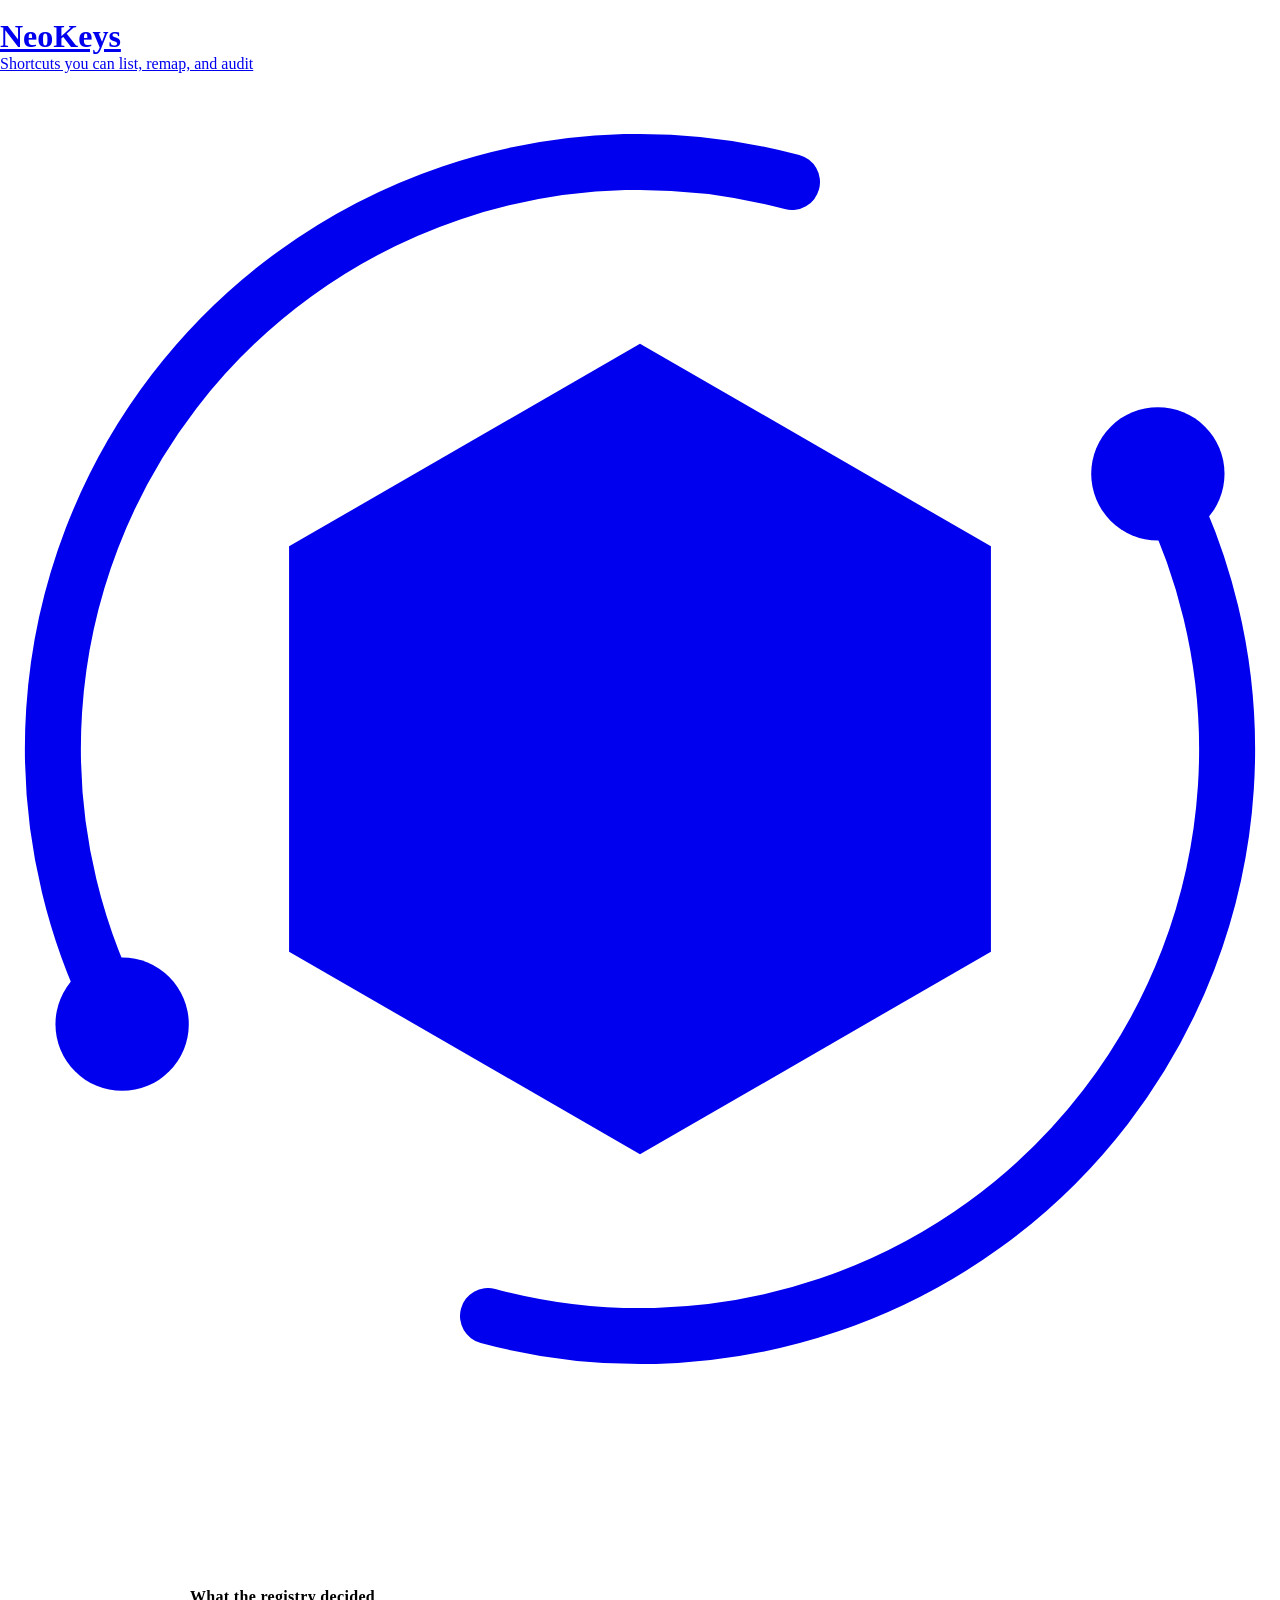
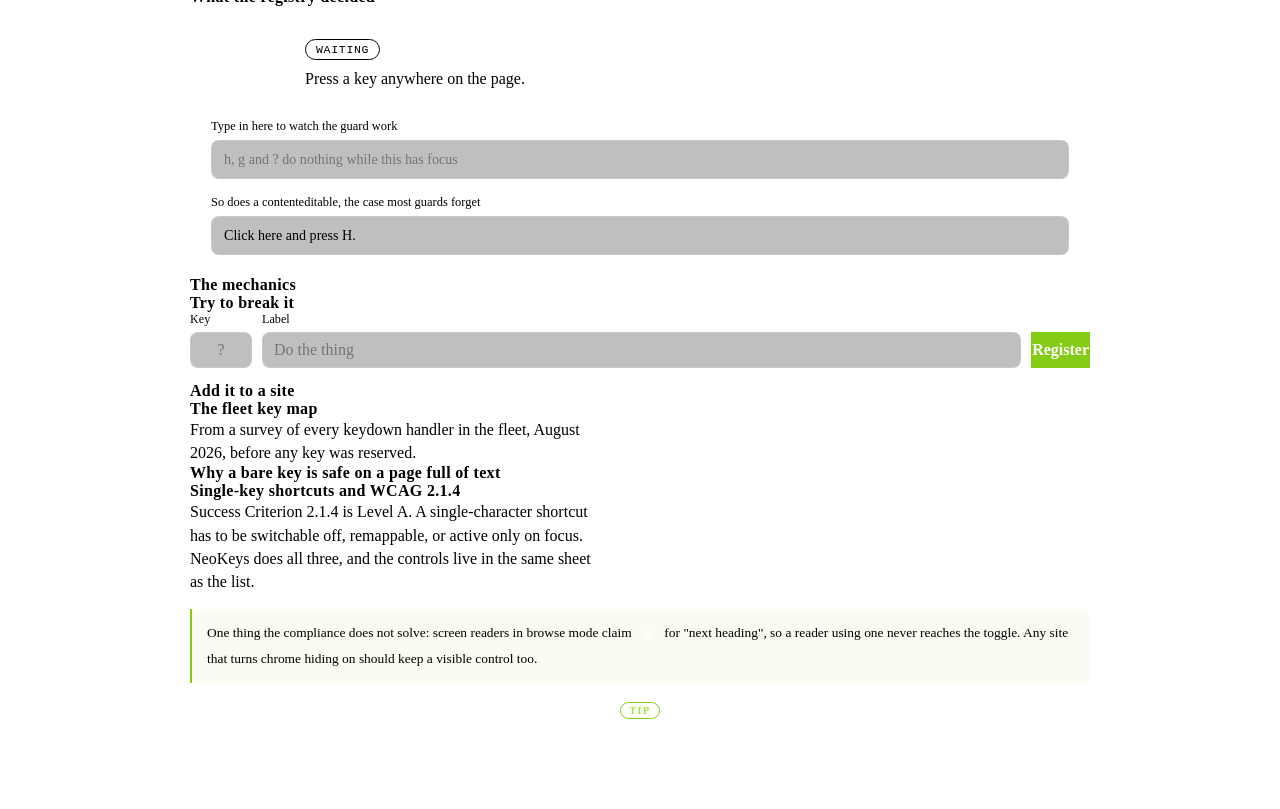
==== commit 4fc2f4d8: "fix(copy): Let the keys and the lab explain themselves, and fit a phone The hero lost its lead and i" ====
--- a/index.html
+++ b/index.html
@@ -102,26 +102,14 @@
 
       <!-- ── Hero ─────────────────────────────────────────────── -->
       <section class="section nk-hero" aria-labelledby="hero-title">
-        <h2 class="nk-hero__title" id="hero-title">Press <kbd class="nk-key nk-key--xl">?</kbd> right now.</h2>
-        <p class="nk-hero__lead">
-          That sheet built itself from the registry. Nothing on this page maintains a list
-          of shortcuts, which is why the list cannot go stale.
-        </p>
+        <h2 class="nk-hero__title" id="hero-title"><span class="nk-fine">Press</span><span class="nk-coarse">Tap</span> <kbd class="nk-key nk-key--xl">?</kbd> right now.</h2>
         <div class="nk-hero__keys" id="heroKeys"></div>
-        <p class="nk-hero__note">
-          Every key below is live on this page. So is the guard that stops them firing while you type.
-        </p>
       </section>
 
       <!-- ── Live monitor ─────────────────────────────────────── -->
       <section class="section" aria-labelledby="monitor-title">
         <div class="section__titles">
           <h2 class="section__title" id="monitor-title">What the registry decided</h2>
-          <p class="section__lead">
-            Press any key. NeoKeys reports the verdict it reached and the reason, which is the
-            same value the dispatcher acts on. Then click into the field and type: the verdict
-            changes to <code>typing</code> and nothing fires.
-          </p>
         </div>
 
         <div class="nk-monitor">
@@ -146,8 +134,7 @@
       <!-- ── Mechanics ────────────────────────────────────────── -->
       <section class="section" aria-labelledby="mech-title">
         <div class="section__titles">
-          <h2 class="section__title" id="mech-title">Four mechanics</h2>
-          <p class="section__lead">Three the kit owns, one it only checks. Each is live here.</p>
+          <h2 class="section__title" id="mech-title">The mechanics</h2>
         </div>
         <div class="nk-grid" id="mechGrid"></div>
       </section>
@@ -156,11 +143,6 @@
       <section class="section" aria-labelledby="collide-title">
         <div class="section__titles">
           <h2 class="section__title" id="collide-title">Try to break it</h2>
-          <p class="section__lead">
-            Register a shortcut below. Reserved keys are refused, keys already taken are
-            refused, and fleet conventions are allowed with a warning, because only a person
-            can judge whether your <kbd class="nk-key">E</kbd> really means export.
-          </p>
         </div>
         <div class="card nk-lab">
           <form class="nk-lab__form" id="collideForm">
@@ -182,7 +164,6 @@
       <section class="section" aria-labelledby="install-title">
         <div class="section__titles">
           <h2 class="section__title" id="install-title">Add it to a site</h2>
-          <p class="section__lead">Three steps. The third is the only one with any thinking in it.</p>
         </div>
         <ol class="nk-steps" id="installSteps"></ol>
       </section>
@@ -191,10 +172,7 @@
       <section class="section" aria-labelledby="map-title">
         <div class="section__titles">
           <h2 class="section__title" id="map-title">The fleet key map</h2>
-          <p class="section__lead">
-            Surveyed across all 65 projects before any key was reserved. The counts below are
-            what the code actually does today, not what anyone remembered.
-          </p>
+          <p class="section__lead">From a survey of every keydown handler in the fleet, August 2026, before any key was reserved.</p>
         </div>
         <div class="nk-map" id="keyMap"></div>
       </section>
@@ -203,10 +181,6 @@
       <section class="section" aria-labelledby="safety-title">
         <div class="section__titles">
           <h2 class="section__title" id="safety-title">Why a bare key is safe on a page full of text</h2>
-          <p class="section__lead">
-            Five layers, ordered by how early they act. The first three are the kit's job, the
-            fourth is the visitor's, and the fifth runs before a site is ever switched on.
-          </p>
         </div>
         <div class="nk-layers" id="safetyLayers"></div>
       </section>
--- a/css/style.css
+++ b/css/style.css
@@ -576,7 +576,7 @@
   *, *::before, *::after {
     animation-duration: 0.01ms !important;
     animation-iteration-count: 1 !important;
-    transition-duration: 0.01ms !important;
+    transition: none !important;
   }
   .card--interactive:hover { transform: none; }
 }
@@ -605,15 +605,16 @@
   font-size: clamp(1.6rem, 4.5vw, 2.5rem);
   font-weight: 700; letter-spacing: -.02em; color: #fff;
 }
-.nk-hero__lead {
-  max-width: 58ch; margin: 0 auto;
-  color: var(--text-secondary); line-height: 1.65;
-}
 .nk-hero__keys {
   display: flex; flex-wrap: wrap; justify-content: center; gap: 10px;
-  margin: 26px 0 14px;
-}
-.nk-hero__note { margin: 0; font-size: .84rem; color: var(--text-muted); }
+  margin: 26px 0 0;
+}
+/* Keyboard wording, and the same line for a touch screen, where there is no ? to press. */
+.nk-coarse { display: none; }
+@media (pointer: coarse) {
+  .nk-fine { display: none; }
+  .nk-coarse { display: inline; }
+}
 
 .nk-chip {
   display: inline-flex; align-items: center; gap: 9px;
@@ -721,9 +722,13 @@
 }
 .nk-lab__entry.is-ok { border-color: rgba(132,204,22,.35); background: rgba(132,204,22,.07); color: var(--text-secondary); }
 .nk-lab__entry.is-no { border-color: rgba(248,113,113,.32); background: rgba(248,113,113,.06); color: var(--text-secondary); }
+.nk-lab__entry.is-warn { border-color: rgba(251,191,36,.35); background: rgba(251,191,36,.06); color: var(--text-secondary); }
 
 /* ── Install steps ────────────────────────────────────────── */
-.nk-steps { display: grid; gap: 16px; margin: 0; padding: 0 0 0 1.15em; }
+/* minmax(0, 1fr): a step may be narrower than its longest code line, which then
+   scrolls inside the block. With the default track the page ran 459px wide on a phone. */
+.nk-steps { display: grid; grid-template-columns: minmax(0, 1fr); gap: 16px; margin: 0; padding: 0 0 0 1.15em; }
+.nk-step { min-width: 0; }
 .nk-step::marker { color: var(--accent); font-weight: 700; }
 .nk-step__title { margin: 0 0 4px; font-size: .95rem; color: #fff; }
 .nk-step__body { margin: 0 0 10px; font-size: .86rem; line-height: 1.6; color: var(--text-secondary); }
--- a/css/neorgon-keys.css
+++ b/css/neorgon-keys.css
@@ -0,0 +1,239 @@
+/* ══════════════════════════════════════════════════════════════
+   NeoKeys — kit styles.
+
+   Travels with js/neokeys/ into packages/neorgon-ui/keys/. Every colour is a
+   --nk-* token that falls back to a header-kit token, so a seasonal theme or
+   a site skin re-skins the sheet without this file knowing about either.
+   ══════════════════════════════════════════════════════════════ */
+
+:root {
+  --nk-bg: var(--header-bg-end, #0d0d12);
+  --nk-border: var(--header-border-strong, rgba(255, 255, 255, .18));
+  --nk-hairline: var(--header-border, rgba(255, 255, 255, .08));
+  --nk-text: var(--text-secondary, #d8d8de);
+  --nk-dim: var(--text-muted, rgba(255, 255, 255, .55));
+  --nk-accent: var(--accent, var(--header-accent, #84cc16));
+  --nk-hover: var(--header-menu-hover, rgba(255, 255, 255, .08));
+}
+
+/* ── Shared dialog shell ───────────────────────────────────────
+   margin:auto is declared, not inherited: showModal() centres via the UA
+   sheet, and any site with a `* { margin: 0 }` reset beats it and pins the
+   dialog to the top-left. */
+.nk-sheet,
+.nk-fleet,
+.nk-store {
+  margin: auto;
+  padding: 0;
+  border: 1px solid var(--nk-border);
+  border-radius: 14px;
+  background: var(--nk-bg);
+  color: var(--nk-text);
+  overflow: hidden;
+}
+.nk-sheet[open],
+.nk-fleet[open],
+.nk-store[open] { display: flex; flex-direction: column; }
+.nk-sheet::backdrop,
+.nk-fleet::backdrop,
+.nk-store::backdrop { background: rgba(0, 0, 0, .66); backdrop-filter: blur(3px); }
+
+/* Type floor: no reading text here goes under 12px (queue #154). The small
+   sizes are written max(12px, .75rem) so a site whose root runs small still
+   lands on 12, and one whose root runs large keeps the rem scaling. */
+
+/* ── ? sheet ───────────────────────────────────────────────── */
+.nk-sheet { width: min(560px, calc(100vw - 32px)); max-height: min(80dvh, 680px); }
+
+.nk-sheet__head {
+  display: flex;
+  align-items: center;
+  gap: 12px;
+  padding: 16px 18px;
+  border-bottom: 1px solid var(--nk-hairline);
+}
+.nk-sheet__title { flex: 1; margin: 0; font-size: 1rem; font-weight: 650; color: #fff; }
+.nk-sheet__close {
+  display: inline-flex; align-items: center; justify-content: center;
+  flex: none; width: 32px; height: 32px; padding: 0;
+  border: 1px solid var(--nk-border); border-radius: 8px;
+  background: transparent; color: var(--nk-dim); cursor: pointer;
+  transition: color .2s, background .2s;
+}
+.nk-sheet__close:hover { color: #fff; background: var(--nk-hover); }
+.nk-sheet__close svg { width: 17px; height: 17px; display: block; }
+
+.nk-sheet__body { padding: 14px 18px 18px; overflow-y: auto; }
+.nk-sheet__group {
+  margin: 16px 0 8px;
+  font-size: max(12px, .75rem); font-weight: 700;
+  letter-spacing: .12em; text-transform: uppercase;
+  color: var(--nk-dim);
+}
+.nk-sheet__group:first-of-type { margin-top: 4px; }
+.nk-sheet__flash {
+  margin: 0 0 10px; padding: 8px 10px;
+  border: 1px solid var(--nk-accent); border-radius: 8px;
+  background: color-mix(in srgb, var(--nk-accent) 12%, transparent);
+  font-size: .82rem; color: #fff;
+}
+
+.nk-rows { display: flex; flex-direction: column; gap: 2px; }
+.nk-rows--muted { opacity: .72; }
+
+.nk-row {
+  display: flex; align-items: center; gap: 12px;
+  padding: 7px 8px; border-radius: 8px;
+}
+.nk-row:hover { background: var(--nk-hover); }
+.nk-row__key { flex: none; display: flex; align-items: center; gap: 6px; min-width: 62px; }
+.nk-row__label { flex: 1; display: flex; flex-direction: column; gap: 1px; min-width: 0; }
+.nk-row__name { font-size: .88rem; color: var(--nk-text); }
+.nk-row__hint { font-size: max(12px, .75rem); color: var(--nk-dim); }
+.nk-row__moved {
+  font-size: max(12px, .75rem); letter-spacing: .08em; text-transform: uppercase;
+  color: var(--nk-accent);
+}
+.nk-row__actions { flex: none; display: flex; gap: 6px; }
+
+.nk-key {
+  display: inline-flex; align-items: center; justify-content: center;
+  min-width: 26px; height: 26px; padding: 0 7px;
+  border: 1px solid var(--nk-border);
+  border-bottom-width: 2px;
+  border-radius: 6px;
+  background: rgba(255, 255, 255, .05);
+  font-family: ui-monospace, SFMono-Regular, Menlo, monospace;
+  font-size: .76rem; font-weight: 600; color: #fff;
+}
+
+/* Size modifiers live with .nk-key on purpose. They were briefly in the site
+   stylesheet, which loads first, so the base rule overrode them at equal
+   specificity and every keycap came out 26px. A keycap size is kit
+   vocabulary anyway. */
+.nk-key--lg { min-width: 34px; height: 34px; font-size: .95rem; }
+.nk-key--xl {
+  min-width: 46px; height: 46px; font-size: 1.3rem;
+  vertical-align: -6px; margin: 0 4px;
+}
+
+.nk-mini {
+  padding: 4px 9px;
+  border: 1px solid var(--nk-border); border-radius: 6px;
+  background: transparent; color: var(--nk-dim);
+  font: inherit; font-size: max(12px, .75rem); cursor: pointer;
+  transition: color .2s, background .2s, border-color .2s;
+}
+.nk-mini:hover { color: #fff; background: var(--nk-hover); border-color: var(--nk-accent); }
+
+.nk-sheet__foot {
+  display: flex; align-items: center; justify-content: space-between; gap: 12px;
+  margin-top: 18px; padding-top: 14px;
+  border-top: 1px solid var(--nk-hairline);
+}
+.nk-switch { display: inline-flex; align-items: center; gap: 8px; font-size: .82rem; cursor: pointer; }
+.nk-switch input { accent-color: var(--nk-accent); width: 15px; height: 15px; }
+
+/* ── G fleet switcher ──────────────────────────────────────── */
+.nk-fleet { width: min(520px, calc(100vw - 32px)); max-height: min(70dvh, 560px); }
+.nk-fleet__input {
+  width: 100%; padding: 15px 18px;
+  border: 0; border-bottom: 1px solid var(--nk-hairline);
+  background: transparent; color: #fff;
+  font: inherit; font-size: .95rem;
+}
+.nk-fleet__input:focus { outline: none; }
+.nk-fleet__input::placeholder { color: var(--nk-dim); }
+.nk-fleet__list { flex: 1; overflow-y: auto; padding: 6px; }
+.nk-fleet__item {
+  display: grid;
+  grid-template-columns: auto 1fr;
+  grid-template-areas: 'name domain' 'desc desc';
+  gap: 2px 10px;
+  padding: 8px 10px; border-radius: 8px;
+  text-decoration: none; color: inherit;
+}
+.nk-fleet__item.is-active { background: var(--nk-hover); box-shadow: inset 2px 0 0 var(--nk-accent); }
+.nk-fleet__name { grid-area: name; font-size: .88rem; font-weight: 600; color: #fff; }
+.nk-fleet__domain {
+  grid-area: domain; justify-self: end;
+  font-family: ui-monospace, SFMono-Regular, Menlo, monospace;
+  font-size: max(12px, .75rem); color: var(--nk-dim);
+}
+.nk-fleet__desc {
+  grid-area: desc; font-size: max(12px, .75rem); color: var(--nk-dim);
+  overflow: hidden; text-overflow: ellipsis; white-space: nowrap;
+}
+.nk-fleet__empty { padding: 20px; margin: 0; text-align: center; color: var(--nk-dim); font-size: .84rem; }
+.nk-fleet__hint {
+  padding: 9px 18px; border-top: 1px solid var(--nk-hairline);
+  font-size: max(12px, .75rem); color: var(--nk-dim);
+}
+
+/* ── M store ───────────────────────────────────────────────── */
+.nk-store { width: min(600px, calc(100vw - 32px)); max-height: min(80dvh, 640px); }
+.nk-store__head {
+  display: flex; align-items: center; gap: 12px;
+  padding: 16px 18px; border-bottom: 1px solid var(--nk-hairline);
+}
+.nk-store__title { flex: 1; margin: 0; font-size: 1rem; font-weight: 650; color: #fff; }
+.nk-store__balance {
+  font-family: ui-monospace, SFMono-Regular, Menlo, monospace;
+  font-size: .76rem; color: var(--nk-accent);
+}
+.nk-store__grid {
+  display: grid; grid-template-columns: repeat(auto-fill, minmax(168px, 1fr));
+  gap: 10px; padding: 18px; overflow-y: auto;
+}
+.nk-store__item {
+  display: flex; flex-direction: column; gap: 6px;
+  padding: 13px; border: 1px solid var(--nk-hairline); border-radius: 10px;
+  background: rgba(255, 255, 255, .02);
+}
+.nk-store__name { margin: 0; font-size: .86rem; font-weight: 620; color: #fff; }
+.nk-store__note { margin: 0; flex: 1; font-size: max(12px, .75rem); color: var(--nk-dim); line-height: 1.5; }
+.nk-store__buy {
+  padding: 6px; border: 1px dashed var(--nk-border); border-radius: 6px;
+  background: transparent; color: var(--nk-dim);
+  font: inherit; font-size: max(12px, .75rem); cursor: not-allowed;
+}
+.nk-store__honest {
+  margin: 0; padding: 13px 18px;
+  border-top: 1px solid var(--nk-hairline);
+  font-size: .76rem; color: var(--nk-dim);
+}
+
+/* ── Toast ─────────────────────────────────────────────────── */
+.nk-toast {
+  position: fixed; left: 50%; bottom: 26px; z-index: 400;
+  transform: translate(-50%, 12px);
+  padding: 10px 16px;
+  border: 1px solid var(--nk-border); border-radius: 10px;
+  background: var(--nk-bg); color: var(--nk-text);
+  font-size: .84rem; box-shadow: 0 12px 32px rgba(0, 0, 0, .45);
+  opacity: 0; transition: opacity .25s ease, transform .25s ease;
+  pointer-events: none;
+}
+.nk-toast.is-in { opacity: 1; transform: translate(-50%, 0); }
+
+@media (max-width: 700px) {
+  .nk-sheet, .nk-fleet, .nk-store { width: calc(100vw - 20px); max-height: 86dvh; }
+  .nk-sheet__foot { flex-direction: column; align-items: flex-start; }
+}
+
+@media (prefers-reduced-motion: reduce) {
+  .nk-toast { transition: none; }
+}
+
+/* ── Chrome toggle ─────────────────────────────────────────── */
+/* The H toggle's whole visual effect. html[data-chrome] is kit-owned state:
+   chrome.js writes it at runtime and the pre-paint guard in <head> writes it
+   before first paint, so a returning hidden-chrome visitor never sees the bar
+   flash. Never hide via the kit's .header-hidden class; the app-mode scroll
+   handler owns it and puts the bar back on the next scroll up. A site with a
+   docked rail adds its own companion rule beside the rail's normal offset,
+   e.g. html[data-chrome="off"] .nav-rail { top: 0; }.
+   Header-only by default; the footer (licence and source links) goes too
+   only under the site-declared "full" scope (#41). */
+html[data-chrome="off"] .header-bar { display: none; }
+html[data-chrome="off"][data-chrome-scope="full"] .neo-footer { display: none; }
--- a/css/neorgon-themes.css
+++ b/css/neorgon-themes.css
@@ -0,0 +1,366 @@
+/* ══════════════════════════════════════════════════════════════
+   Neorgon Header Kit — themes.css
+   Theme = token overrides + a contained decorative layer, applied
+   via <html data-theme="…">. Themes are HEADER-SCOPED on purpose:
+   page backgrounds and effects stay site-owned. To add a theme:
+   one block here + one entry in the THEMES array in header.js.
+   ══════════════════════════════════════════════════════════════ */
+
+/* default — magenta nebula. No block needed; :root defaults in
+   header.css ARE the default theme. Attribute is removed when
+   default is active. */
+
+
+/* ══ FX ENGINE ═════════════════════════════════════════════════
+   Every decorated theme paints into .header-bar::before / ::after.
+   Four rules make that safe, and they are load-bearing:
+
+   1. NEVER overflow:hidden on .header-bar. The ⋯ overflow menu and
+      the auth panel are absolutely-positioned descendants that hang
+      BELOW the bar; clipping would eat them. Instead the layer is
+      an inset:0 box and the effect is its *background* — a
+      background paints only inside its own box, so it is
+      self-bounding with no clipping required.
+   2. z-index:-1 puts the layer above the bar's own background but
+      below every in-flow child (logo, actions, home). Per CSS
+      painting order, negative-z children draw at step 2, in-flow
+      content at steps 3-6. Text stays crisp, hit targets untouched.
+   3. isolation:isolate guarantees .header-bar is the stacking
+      context that -1 resolves against (it already is one via
+      position:sticky + z-index, so this is a belt-and-braces no-op).
+   4. Animate background-position / opacity ONLY. A transform on the
+      layer would move the box itself and escape the unclipped bar.
+      Loops are seamless because every travel distance is an integer
+      multiple of its tile size.
+
+   Layers are inert to a11y: empty content, pointer-events:none, no
+   text, no emoji — nothing for a screen reader to announce.
+   ═════════════════════════════════════════════════════════════ */
+
+[data-theme] .header-bar { isolation: isolate; }
+
+[data-theme] .header-bar::before,
+[data-theme] .header-bar::after {
+  content: "";
+  position: absolute;
+  inset: 0;
+  z-index: -1;
+  pointer-events: none;
+}
+
+
+/* ── CHRISTMAS — layered snowfall, a tree in the gutter, hearth glow ── */
+[data-theme="christmas"] {
+  --header-bg-start: #7f1d1d;
+  --header-bg-mid: #14532d;
+  --header-bg-end: #052e16;
+  --header-glass: rgba(5, 46, 22, .45);
+  --header-accent: #fbbf24;
+  --header-focus: oklch(0.97 0.02 85);  /* near-white in the theme's hue: header and Beacon focus rings */
+  --header-border: rgba(251, 191, 36, .25);
+  --header-border-strong: rgba(251, 191, 36, .45);
+  --header-text: #fefce8;
+  --header-text-dim: rgba(254, 252, 232, .65);
+  --header-menu-bg: #14210f;
+  --header-menu-hover: rgba(251, 191, 36, .12);
+
+  /* One irregular 6-flake tile, reused at three scales. Scaling the
+     tile scales the flakes, so size + speed carry the parallax. */
+  --neo-flakes: url("data:image/svg+xml,%3Csvg xmlns='http://www.w3.org/2000/svg' viewBox='0 0 120 120'%3E%3Cg fill='%23fff'%3E%3Ccircle cx='17' cy='11' r='1.7'/%3E%3Ccircle cx='64' cy='29' r='1.1' opacity='.6'/%3E%3Ccircle cx='98' cy='58' r='1.5' opacity='.85'/%3E%3Ccircle cx='33' cy='76' r='1' opacity='.5'/%3E%3Ccircle cx='79' cy='101' r='1.9'/%3E%3Ccircle cx='8' cy='47' r='.9' opacity='.45'/%3E%3C/g%3E%3C/svg%3E");
+  --neo-tree: url("data:image/svg+xml,%3Csvg xmlns='http://www.w3.org/2000/svg' viewBox='0 0 26 30'%3E%3Crect x='11' y='24' width='4' height='6' fill='%23713f12'/%3E%3Cpath d='M13 3 6 14h14zM13 10 3 22h20zM13 17 1 29h24z' fill='%2316a34a'/%3E%3Ccircle cx='13' cy='2.6' r='2.2' fill='%23fbbf24'/%3E%3Ccircle cx='9' cy='19' r='1' fill='%23fca5a5'/%3E%3Ccircle cx='17' cy='25' r='1' fill='%23fde68a'/%3E%3C/svg%3E");
+}
+[data-theme="christmas"] .header-bar::before {
+  background-image: var(--neo-flakes), var(--neo-flakes), var(--neo-flakes);
+  background-size: 210px 210px, 132px 132px, 84px 84px;
+  background-position: 0 0, 0 0, 0 0;
+  animation: neo-snow 14s linear infinite;
+}
+[data-theme="christmas"] .header-bar::after {
+  background-image: var(--neo-tree),
+    radial-gradient(170px 80px at 5% 112%, rgba(251, 191, 36, .26), transparent 72%);
+  background-size: 20px 23px, 100% 100%;
+  background-position: 2px 100%, 0 0;
+  background-repeat: no-repeat;
+  animation: neo-glow 4.5s ease-in-out infinite alternate;
+}
+
+
+/* ── NEW YEAR — rising sparks under a volley of bursts ── */
+[data-theme="new-year"] {
+  --header-bg-start: #1e1b4b;
+  --header-bg-mid: #4c1d95;
+  --header-bg-end: #020617;
+  --header-glass: rgba(30, 27, 75, .45);
+  --header-accent: #fcd34d;
+  --header-focus: oklch(0.97 0.02 90);
+  --header-border: rgba(252, 211, 77, .24);
+  --header-border-strong: rgba(252, 211, 77, .45);
+  --header-text: #f5f3ff;
+  --header-text-dim: rgba(237, 233, 254, .68);
+  --header-menu-bg: #150f2e;
+  --header-menu-hover: rgba(252, 211, 77, .12);
+
+  --neo-spark: url("data:image/svg+xml,%3Csvg xmlns='http://www.w3.org/2000/svg' viewBox='0 0 100 100'%3E%3Cg fill='%23fcd34d'%3E%3Cpath d='M22 8l1.2 5.8L29 15l-5.8 1.2L22 22l-1.2-5.8L15 15l5.8-1.2z'/%3E%3Cpath d='M72 55l.9 4.3L77 60l-4.1.9L72 65l-.9-4.1L67 60l4.1-.7z' opacity='.8'/%3E%3Ccircle cx='48' cy='30' r='1.3' opacity='.8'/%3E%3Ccircle cx='86' cy='18' r='1' opacity='.55'/%3E%3Ccircle cx='12' cy='62' r='1.1' opacity='.7'/%3E%3Ccircle cx='58' cy='86' r='1.4'/%3E%3Ccircle cx='33' cy='72' r='.9' opacity='.5'/%3E%3Ccircle cx='92' cy='78' r='1.2' opacity='.65'/%3E%3C/g%3E%3C/svg%3E");
+  /* Burst = a radial falloff cut into rays by a conic mask. No SVG,
+     no per-ray markup. If mask-image is unsupported the rays simply
+     don't get cut and it degrades to two soft light blooms.
+     Core alpha is capped at .33 and kept gold rather than white: a
+     ray can cross the title, and a brighter bloom drops that text
+     below 4.5:1. At .33 the worst case measures 4.9:1. */
+  --neo-burst-a: radial-gradient(90px 90px at 27% 42%, rgba(253, 224, 71, .33), rgba(252, 211, 77, .24) 38%, transparent 70%);
+  --neo-burst-b: radial-gradient(64px 64px at 73% 56%, rgba(254, 240, 138, .3), rgba(251, 146, 60, .22) 38%, transparent 70%);
+}
+[data-theme="new-year"] .header-bar::before {
+  background-image: var(--neo-spark), var(--neo-spark);
+  background-size: 190px 190px, 128px 128px;
+  background-position: 0 0, 40px 0;
+  animation: neo-rise 9s linear infinite;
+}
+[data-theme="new-year"] .header-bar::after {
+  background-image: var(--neo-burst-a), var(--neo-burst-b);
+  background-repeat: no-repeat;
+  mask-image: repeating-conic-gradient(from 7deg at 27% 42%, #000 0 1.3deg, transparent 1.3deg 15deg),
+              repeating-conic-gradient(from 22deg at 73% 56%, #000 0 1.6deg, transparent 1.6deg 18deg);
+  animation: neo-burst 4.2s ease-out infinite;
+}
+
+
+/* ── HALLOWEEN — drifting fog under ghost bats ── */
+[data-theme="halloween"] {
+  --header-bg-start: #3b0764;
+  --header-bg-mid: #1c1917;
+  --header-bg-end: #0c0a09;
+  --header-glass: rgba(28, 25, 23, .5);
+  --header-accent: #f97316;
+  --header-focus: oklch(0.97 0.02 55);
+  --header-border: rgba(249, 115, 22, .22);
+  --header-border-strong: rgba(249, 115, 22, .45);
+  --header-text: #fff7ed;
+  --header-text-dim: rgba(255, 237, 213, .66);
+  --header-menu-bg: #17110f;
+  --header-menu-hover: rgba(249, 115, 22, .12);
+
+  /* Bats staggered every ~34px vertically so any header height
+     (56px app / 68px content) always frames at least two. */
+  --neo-bat: url("data:image/svg+xml,%3Csvg xmlns='http://www.w3.org/2000/svg' viewBox='0 0 190 190' fill='%23e9d5ff'%3E%3Cdefs%3E%3Cpath id='b' d='M12 3c-2-3-6-3-9-1 2 1 2 3 1 5 2-2 4-1 5 1 1-2 2-2 3-2s2 0 3 2c1-2 3-3 5-1-1-2-1-4 1-5-3-2-7-2-9 1z'/%3E%3C/defs%3E%3Cuse href='%23b' transform='translate(16 6) scale(1.15)' opacity='.3'/%3E%3Cuse href='%23b' transform='translate(112 38) scale(.85)' opacity='.22'/%3E%3Cuse href='%23b' transform='translate(52 74) scale(1.35)' opacity='.26'/%3E%3Cuse href='%23b' transform='translate(140 110) scale(.95)' opacity='.2'/%3E%3Cuse href='%23b' transform='translate(8 148) scale(1.05)' opacity='.28'/%3E%3C/svg%3E");
+}
+[data-theme="halloween"] .header-bar::before {
+  background-image:
+    radial-gradient(320px 74px at 22% 118%, rgba(216, 180, 254, .17), transparent 70%),
+    radial-gradient(240px 64px at 68% 128%, rgba(249, 115, 22, .14), transparent 70%);
+  background-size: 62% 100%, 46% 100%;
+  background-position: 0 0, 100% 0;
+  background-repeat: no-repeat;
+  animation: neo-fog 18s ease-in-out infinite alternate;
+}
+[data-theme="halloween"] .header-bar::after {
+  background-image: var(--neo-bat);
+  background-size: 190px 190px;
+  background-position: 0 0;
+  animation: neo-bats 22s linear infinite;
+}
+
+
+/* ── MATRIX — code rain in three column depths, plus a CRT sweep ── */
+[data-theme="matrix"] {
+  --header-bg-start: #000000;
+  --header-bg-mid: #001a00;
+  --header-bg-end: #000000;
+  --header-glass: rgba(0, 12, 0, .45);
+  --header-accent: #00ff41;
+  --header-focus: oklch(0.97 0.02 145);
+  --header-border: rgba(0, 255, 65, .18);
+  --header-border-strong: rgba(0, 255, 65, .4);
+  --header-text: #ccffcc;
+  --header-text-dim: rgba(0, 255, 65, .6);
+  --header-menu-bg: #020a02;
+  --header-menu-hover: rgba(0, 255, 65, .1);
+
+  /* Glyph column: opacity ramps toward a bright leading head. */
+  --neo-rain: url("data:image/svg+xml,%3Csvg xmlns='http://www.w3.org/2000/svg' viewBox='0 0 14 120'%3E%3Cg fill='%2300ff41'%3E%3Crect x='4' y='6' width='6' height='4' opacity='.12'/%3E%3Crect x='4' y='20' width='6' height='4' opacity='.2'/%3E%3Crect x='4' y='34' width='6' height='4' opacity='.3'/%3E%3Crect x='4' y='48' width='6' height='4' opacity='.42'/%3E%3Crect x='4' y='62' width='6' height='4' opacity='.56'/%3E%3Crect x='4' y='76' width='6' height='4' opacity='.74'/%3E%3Crect x='4' y='90' width='6' height='4' opacity='.9'/%3E%3C/g%3E%3Crect x='4' y='104' width='6' height='4' fill='%23dfffe5'/%3E%3C/svg%3E");
+}
+[data-theme="matrix"] .header-bar::before {
+  background-image: var(--neo-rain), var(--neo-rain), var(--neo-rain);
+  background-size: 22px 120px, 16px 160px, 13px 200px;
+  background-position: 0 0, 7px 0, 3px 0;
+  opacity: .34;
+  /* Rain is loud enough to compete with the wordmark as pure texture, even
+     though its luminance contrast measures fine. Fade it out under the
+     logo/title and let it run at full strength across the open right. */
+  mask-image: linear-gradient(to right, transparent 0, transparent 120px, #000 380px, #000 100%);
+  -webkit-mask-image: linear-gradient(to right, transparent 0, transparent 120px, #000 380px, #000 100%);
+  animation: neo-rain 3.6s linear infinite;
+}
+[data-theme="matrix"] .header-bar::after {
+  background-image: linear-gradient(90deg, transparent, rgba(0, 255, 65, .09) 45%, rgba(204, 255, 204, .15) 50%, rgba(0, 255, 65, .09) 55%, transparent);
+  background-size: 45% 100%;
+  background-position: -50% 0;
+  background-repeat: no-repeat;
+  animation: neo-sweep 7s linear infinite;
+}
+
+
+/* ── RAIN — a proper downpour: three sheets of slanted drops at
+   different depths, drifting mist, and a wet sheen along the sill.
+   No lightning flash on purpose: flashing content is a seizure risk
+   (WCAG 2.3.1), and a storm reads fine without it. ── */
+[data-theme="rain"] {
+  --header-bg-start: #334155;
+  --header-bg-mid: #1a2536;
+  --header-bg-end: #070c14;
+  --header-glass: rgba(12, 20, 32, .5);
+  --header-accent: #7dd3fc;
+  --header-focus: oklch(0.97 0.02 230);
+  --header-border: rgba(125, 211, 252, .2);
+  --header-border-strong: rgba(125, 211, 252, .38);
+  --header-text: #f0f9ff;
+  --header-text-dim: rgba(224, 242, 254, .78);
+  --header-menu-bg: #101a28;
+  --header-menu-hover: rgba(125, 211, 252, .12);
+
+  /* One tile of slanted drops, reused at three scales — scaling the
+     tile scales the drops, so depth and speed read together. */
+  --neo-drops: url("data:image/svg+xml,%3Csvg xmlns='http://www.w3.org/2000/svg' viewBox='0 0 100 100'%3E%3Cg stroke='%23bae6fd' stroke-width='1.3' stroke-linecap='round'%3E%3Cline x1='14' y1='2' x2='9' y2='19' opacity='.75'/%3E%3Cline x1='52' y1='14' x2='47' y2='31' opacity='.5'/%3E%3Cline x1='83' y1='4' x2='78' y2='21' opacity='.65'/%3E%3Cline x1='31' y1='46' x2='26' y2='63' opacity='.6'/%3E%3Cline x1='68' y1='55' x2='63' y2='72' opacity='.45'/%3E%3Cline x1='95' y1='62' x2='90' y2='79' opacity='.55'/%3E%3Cline x1='6' y1='74' x2='1' y2='91' opacity='.4'/%3E%3C/g%3E%3C/svg%3E");
+}
+[data-theme="rain"] .header-bar::before {
+  background-image: var(--neo-drops), var(--neo-drops), var(--neo-drops);
+  background-size: 190px 190px, 124px 124px, 82px 82px;
+  background-position: 0 0, 40px 0, 15px 0;
+  opacity: .62;
+  animation: neo-rainfall 1.5s linear infinite;
+}
+[data-theme="rain"] .header-bar::after {
+  background-image:
+    radial-gradient(120% 70% at 20% -30%, rgba(148, 163, 184, .2), transparent 70%),
+    linear-gradient(0deg, rgba(125, 211, 252, .16), transparent 22%);
+  background-size: 200% 100%, 100% 100%;
+  background-position: 0 0, 0 0;
+  background-repeat: no-repeat;
+  animation: neo-mist 13s ease-in-out infinite alternate;
+}
+
+/* ── SAKURA — petals drifting down and sideways on a soft dusk sky. ── */
+[data-theme="sakura"] {
+  --header-bg-start: #9d5c7c;
+  --header-bg-mid: #4c2a44;
+  --header-bg-end: #140a14;
+  --header-glass: rgba(40, 20, 36, .45);
+  --header-accent: #fbcfe8;
+  --header-focus: oklch(0.97 0.02 350);
+  --header-border: rgba(251, 207, 232, .22);
+  --header-border-strong: rgba(251, 207, 232, .4);
+  --header-text: #fff1f6;
+  --header-text-dim: rgba(255, 241, 246, .8);
+  --header-menu-bg: #241220;
+  --header-menu-hover: rgba(251, 207, 232, .13);
+
+  --neo-petals: url("data:image/svg+xml,%3Csvg xmlns='http://www.w3.org/2000/svg' viewBox='0 0 120 120'%3E%3Cg fill='%23fbcfe8'%3E%3Cellipse cx='18' cy='14' rx='3.2' ry='2' transform='rotate(-25 18 14)'/%3E%3Cellipse cx='71' cy='33' rx='2.6' ry='1.6' transform='rotate(15 71 33)' opacity='.75'/%3E%3Cellipse cx='103' cy='62' rx='3' ry='1.9' transform='rotate(-40 103 62)' opacity='.85'/%3E%3Cellipse cx='38' cy='81' rx='2.4' ry='1.5' transform='rotate(30 38 81)' opacity='.6'/%3E%3Cellipse cx='84' cy='105' rx='3.4' ry='2.1' transform='rotate(-10 84 105)'/%3E%3Cellipse cx='9' cy='52' rx='2.2' ry='1.4' transform='rotate(45 9 52)' opacity='.5'/%3E%3C/g%3E%3C/svg%3E");
+}
+[data-theme="sakura"] .header-bar::before {
+  background-image: var(--neo-petals), var(--neo-petals), var(--neo-petals);
+  background-size: 220px 220px, 140px 140px, 92px 92px;
+  background-position: 0 0, 0 0, 0 0;
+  opacity: .8;
+  animation: neo-petalfall 17s linear infinite;
+}
+[data-theme="sakura"] .header-bar::after {
+  background-image: radial-gradient(160px 80px at 92% 110%, rgba(251, 207, 232, .22), transparent 72%);
+  animation: neo-glow 6s ease-in-out infinite alternate;
+}
+
+
+/* ── DANGER — static hazard weave under one slow warning sheen.
+   Deliberately restrained: this reads as an alert state, not a party. ── */
+[data-theme="danger"] {
+  --header-bg-start: #450a0a;
+  --header-bg-mid: #7f1d1d;
+  --header-bg-end: #0c0a0a;
+  --header-glass: rgba(69, 10, 10, .45);
+  --header-accent: #f59e0b;
+  --header-focus: oklch(0.97 0.02 75);
+  --header-border: rgba(245, 158, 11, .25);
+  --header-border-strong: rgba(245, 158, 11, .45);
+  --header-text: #fef2f2;
+  /* was .6 — measured 3.89:1 against --header-bg-mid, under AA for the
+     11.8px subtitle. .82 lifts it to ~5:1 with no other visual change. */
+  --header-text-dim: rgba(254, 226, 226, .82);
+  --header-menu-bg: #1a0505;
+  --header-menu-hover: rgba(245, 158, 11, .12);
+}
+[data-theme="danger"] .header-bar::before {
+  background-image: repeating-linear-gradient(45deg, rgba(245, 158, 11, .05) 0 9px, transparent 9px 26px);
+  /* no animation — the weave is structure, not motion */
+}
+[data-theme="danger"] .header-bar::after {
+  background-image:
+    linear-gradient(90deg, transparent, rgba(245, 158, 11, .1) 50%, transparent),
+    linear-gradient(0deg, rgba(245, 158, 11, .1), transparent 55%);
+  background-size: 55% 100%, 100% 100%;
+  background-position: 50% 0, 0 100%;
+  background-repeat: no-repeat;
+  animation: neo-alert 5s linear infinite;
+}
+
+
+/* ── Keyframes. Every travel distance is an integer multiple of its
+   layer's tile size, so each loop is seamless. ── */
+@keyframes neo-snow {
+  to { background-position: 210px 630px, -132px 396px, 84px 336px; }
+}
+@keyframes neo-glow {
+  from { opacity: .55; }
+  to   { opacity: 1; }
+}
+@keyframes neo-rise {
+  to { background-position: -190px -570px, 168px -384px; }
+}
+@keyframes neo-burst {
+  0%   { opacity: 0; }
+  7%   { opacity: 1; }
+  52%  { opacity: 0; }
+  100% { opacity: 0; }
+}
+@keyframes neo-fog {
+  to { background-position: 100% 0, 0 0; }
+}
+@keyframes neo-bats {
+  to { background-position: -570px 0; }
+}
+@keyframes neo-rain {
+  to { background-position: 0 360px, 7px 320px, 3px 200px; }
+}
+@keyframes neo-sweep {
+  to { background-position: 150% 0; }
+}
+@keyframes neo-alert {
+  from { background-position: -60% 0, 0 100%; }
+  to   { background-position: 160% 0, 0 100%; }
+}
+
+
+/* ── Motion + print guards. animation:none leaves each layer parked
+   at its authored background-position, which is a composed static
+   decoration in every theme — snow scattered, tree lit, bats mid-flight. ── */
+@media (prefers-reduced-motion: reduce) {
+  [data-theme] .header-bar::before,
+  [data-theme] .header-bar::after { animation: none !important; }
+}
+@media print {
+  [data-theme] .header-bar::before,
+  [data-theme] .header-bar::after { display: none !important; }
+}
+
+/* Rain falls fast and nearly vertical, with a slight wind lean.
+   Each layer travels exactly one tile height per cycle. */
+@keyframes neo-rainfall {
+  to { background-position: -19px 190px, -12px 124px, -8px 82px; }
+}
+/* Mist breathes sideways across the bar. */
+@keyframes neo-mist {
+  from { background-position: 0 0, 0 0; }
+  to   { background-position: 100% 0, 0 0; }
+}
+/* Petals fall slowly and drift sideways — one tile per cycle on both axes. */
+@keyframes neo-petalfall {
+  to { background-position: 220px 220px, -140px 140px, 92px 92px; }
+}
--- a/css/neorgon-footer.css
+++ b/css/neorgon-footer.css
@@ -0,0 +1,589 @@
+/* ══════════════════════════════════════════════════════════════
+   Neorgon Footer Kit — footer.css
+   Canonical source: packages/neorgon-ui/footer/
+   Vendored per site as css/neorgon-footer.css — do not edit copies.
+   Live CDN: https://cdn.neorgon.org/v1.0.0/footer/footer.css
+   ══════════════════════════════════════════════════════════════ */
+
+:root {
+  /* Geometry — minimal mode is sized to match the one-line .info-footer
+     it replaces (~70px total). Raise --footer-pad-block per site only if
+     that site genuinely wants a heavier footer. */
+  --footer-pad-block: 24px;
+  --footer-pad-block-app: 14px;
+  --footer-pad-block-content: 40px;
+  --footer-max-w: 1100px;
+  --footer-control-h: 32px;
+  /* One line of footer copy, and the WCAG 2.5.8 minimum a bar target has to
+     reach. They are tokens because the bar compensates its target boxes
+     against the line height exactly — see .neo-footer-bar a below — and a
+     hand-edited `line-height: 1.7` would silently put that compensation out. */
+  --footer-line: 1.7;
+  --footer-target: 24px;
+
+  /* Palette. --footer-bg, --footer-text, --footer-text-strong and
+     --footer-surface are plain defaults. The four that follow the header
+     (--footer-accent, --footer-border, --footer-border-strong,
+     --footer-hover) are deliberately NOT declared here: see "Header-derived
+     tokens" just below. A site still sets any of them, anywhere, to win. */
+  --footer-bg: transparent;
+  --footer-text: var(--text-muted, rgba(255, 255, 255, .55));
+  --footer-text-strong: var(--text-secondary, #cacaca);
+  --footer-surface: var(--surface-1, rgba(255, 255, 255, .03));
+
+  --footer-z-top: 150; /* back-to-top: above content, below header (200) and modals (400) */
+
+  /* Back-to-top geometry. Phones get 14px and 38px. The gap is what the
+     button keeps above the footer once the footer scrolls into view (see
+     "Riding above the footer" at .neo-top). */
+  --footer-top-size: 40px;
+  --footer-top-inset: 20px;
+  --footer-top-gap: 8px;
+}
+
+/* ── Header-derived tokens ────────────────────────────────────
+   The accent, borders and hover follow the header: ?theme=, a named
+   header skin (data-header-skin) and an armed CDN season. Themes declare
+   on <html>, but skins and seasons declare on .header-bar, which the
+   footer does not sit inside, so the header kit (header.css) and
+   season.css hand the same --header-* tokens to these pieces as well:
+   .neo-footer, .neo-top, .neo-modal (the last two are appended to <body>).
+
+   That only helps if the tokens are resolved HERE, on the pieces. A
+   custom property's var() is resolved where it is declared, so the old
+   `:root { --footer-accent: var(--header-accent) }` baked in the root's
+   magenta and every footer focus ring on a slate or jade site stayed
+   magenta (queue #156). The --_footer-* names are private: read them,
+   never set them. A site's own --footer-accent, on :root, body or the
+   footer itself, still comes first. */
+.neo-footer,
+.neo-top,
+.neo-modal {
+  --_footer-accent: var(--footer-accent, var(--header-accent, #e879f9));
+  --_footer-border: var(--footer-border, var(--header-border, rgba(255, 255, 255, .07)));
+  --_footer-border-strong: var(--footer-border-strong, var(--header-border-strong, rgba(255, 255, 255, .22)));
+  --_footer-hover: var(--footer-hover, var(--header-menu-hover, rgba(255, 255, 255, .08)));
+}
+
+/* ── Always-at-the-bottom ─────────────────────────────────────
+   Primary: any <body> that owns a .neo-footer becomes a column so
+   the footer's margin-top:auto pins it to the viewport floor on
+   short pages and flows naturally on long ones. Scoped with :has()
+   so sites without the kit are untouched.
+   Fallback (no :has()): the sticky top:100vh trick. It is the
+   fallback rather than the default because several sites set
+   `overflow-x: hidden` on body, which makes body a scroll container
+   and silently breaks sticky. */
+body:has(> .neo-footer) {
+  display: flex;
+  flex-direction: column;
+  min-height: 100vh;
+  min-height: 100dvh;
+}
+body:has(> .neo-footer) > .neo-footer { margin-top: auto; }
+
+@supports not (selector(:has(*))) {
+  body { min-height: 100vh; min-height: 100dvh; }
+  .neo-footer { position: sticky; top: 100vh; }
+}
+
+/* Wrapped layouts: when the footer lives inside a wrapper instead of
+   directly under <body>, footer.js tags the chain and the same
+   column-with-auto-margin applies one level down. */
+body.neo-footer-root {
+  display: flex;
+  flex-direction: column;
+  min-height: 100vh;
+  min-height: 100dvh;
+}
+.neo-footer-host {
+  display: flex;
+  flex-direction: column;
+  flex: 1 1 auto;
+  min-height: 0;
+}
+.neo-footer-host > .neo-footer { margin-top: auto; }
+
+/* Escape hatch: a site whose layout owns its own bottom (full-screen
+   canvas, virtualised scroller) opts out without losing kit styling. */
+.neo-footer[data-stick="off"] { margin-top: 0; position: static; }
+
+/* ── Footer shell ─────────────────────────────────────────────── */
+.neo-footer {
+  width: 100%;
+  flex-shrink: 0;
+  padding: var(--footer-pad-block) var(--space-6, 24px);
+  padding-bottom: calc(var(--footer-pad-block) + env(safe-area-inset-bottom, 0px));
+  background: var(--footer-bg);
+  border-top: 1px solid var(--_footer-border);
+  color: var(--footer-text);
+  /* Every size in this file is floored at 12px: reading text under it failed
+     the fleet's type floor (queue #154). max() keeps the rem scaling for a
+     site whose root runs larger, and only lifts one whose root runs small. */
+  font-size: max(12px, .78rem);
+  line-height: var(--footer-line);
+  text-align: center;
+}
+
+.neo-footer-inner {
+  max-width: var(--footer-max-w);
+  margin: 0 auto;
+}
+
+/* Site-authored copy (privacy note, data provenance, disclaimer) */
+.neo-footer-note { margin: 0; }
+.neo-footer-note + .neo-footer-note { margin-top: 6px; }
+
+/* Links — .neo-footer a is styled broadly so retrofitted markup that
+   still uses .footer-link inherits the right treatment for free. */
+.neo-footer a {
+  color: var(--footer-text);
+  text-decoration: none;
+  border-radius: 4px;
+  transition: color var(--dur, 200ms) ease;
+}
+.neo-footer a:hover,
+.neo-footer a:focus-visible { color: var(--footer-text-strong); text-decoration: underline; }
+.neo-footer a:focus-visible { outline: 2px solid var(--_footer-accent); outline-offset: 3px; }
+
+/* ── Meta bar (built by footer.js) ────────────────────────────── */
+.neo-footer-bar {
+  display: flex;
+  flex-wrap: wrap;
+  align-items: center;
+  justify-content: center;
+  gap: 6px 12px;
+  max-width: var(--footer-max-w);
+  margin: 0 auto;
+}
+.neo-footer-inner + .neo-footer-bar { margin-top: 14px; }
+
+/* Right-hand cluster in content mode (© stays left) */
+.neo-footer-bar-group {
+  display: flex;
+  flex-wrap: wrap;
+  align-items: center;
+  gap: 6px 12px;
+}
+
+/* Target size — WCAG 2.5.8 (Minimum, 24x24). Bar links are standalone
+   controls in a row, not links inside a sentence, so the inline exception
+   does not cover them: they measured ~84x20 and ~37x20.
+
+   Each one is grown to a 24px box and handed the difference straight back as
+   negative block margin, so the item's *margin* box still measures exactly one
+   line and the bar does not get taller. That matters here more than usual —
+   `minimal` is tuned to ~70px against the .info-footer it replaced and `app`
+   to ~50px, and this row is what sets both. The text keeps the baseline it
+   had; only the hit area grows, ~2px above and below the line.
+
+   min() clamps the compensation at zero, so a site that sets a line taller
+   than the 24px minimum keeps its own spacing instead of being pulled tight.
+   Sized in em, not px, because `app` mode runs a smaller font than the rest. */
+.neo-footer-bar a,
+.neo-footer-bar .neo-footer-disclaimer {
+  display: inline-flex;
+  align-items: center;
+  justify-content: center;
+  min-height: var(--footer-target);
+  min-width: var(--footer-target);
+  margin-block: min(0px, calc((var(--footer-line) * 1em - var(--footer-target)) / 2));
+}
+
+.neo-footer-sep { opacity: .4; user-select: none; }
+
+/* Version / updated stamps — mono + tabular so they never jitter */
+/* The end mark. Ornament only: it states nothing the page needs, which is
+   why it is safe to render in a language most visitors do not read. */
+.neo-footer-fin {
+  font-style: italic;
+  letter-spacing: .08em;
+  color: var(--footer-text-dim, var(--header-text-dim));
+  opacity: .75;
+}
+
+.neo-footer-stamp {
+  font-family: ui-monospace, SFMono-Regular, "SF Mono", Menlo, monospace;
+  font-variant-numeric: tabular-nums;
+  font-size: max(12px, .95em);
+  opacity: .8;
+}
+
+/* ── Mode: minimal (default) — the one-liner most tool sites use ──
+   The note and the meta bar share ONE centred line whenever they fit,
+   and wrap to a second only when the copy is genuinely long. Stacking
+   them unconditionally made this mode ~60% taller than the
+   `.info-footer` one-liner it is meant to replace. */
+.neo-footer[data-footer-mode="minimal"],
+.neo-footer:not([data-footer-mode]) {
+  display: flex;
+  flex-wrap: wrap;
+  align-items: baseline;
+  justify-content: center;
+  gap: 2px 12px;
+}
+.neo-footer[data-footer-mode="minimal"] > .neo-footer-inner,
+.neo-footer[data-footer-mode="minimal"] > .neo-footer-bar,
+.neo-footer:not([data-footer-mode]) > .neo-footer-inner,
+.neo-footer:not([data-footer-mode]) > .neo-footer-bar {
+  margin: 0;
+  font-size: 1em;
+}
+
+/* ── Mode: app — slim, low-contrast, stays out of the way ───────── */
+.neo-footer[data-footer-mode="app"] {
+  padding-top: var(--footer-pad-block-app);
+  padding-bottom: calc(var(--footer-pad-block-app) + env(safe-area-inset-bottom, 0px));
+  font-size: max(12px, .75rem);
+  background: var(--footer-surface);
+}
+.neo-footer[data-footer-mode="app"] .neo-footer-inner,
+.neo-footer[data-footer-mode="app"] .neo-footer-bar {
+  max-width: none;
+  display: flex;
+  flex-wrap: wrap;
+  align-items: center;
+  justify-content: center;
+  gap: 4px 12px;
+}
+@media (min-width: 701px) {
+  .neo-footer[data-footer-mode="app"] .neo-footer-inner { justify-content: flex-start; }
+  .neo-footer[data-footer-mode="app"] .neo-footer-bar { justify-content: flex-end; margin-top: 0; }
+  .neo-footer[data-footer-mode="app"] {
+    display: flex;
+    align-items: center;
+    justify-content: space-between;
+    gap: 16px;
+  }
+  .neo-footer[data-footer-mode="app"] .neo-footer-inner { flex: 1 1 auto; }
+}
+
+/* ── Mode: content — brand block + link columns + bottom bar ──────
+   Deliberately the tall one: it carries navigation, not just a note. */
+.neo-footer[data-footer-mode="content"] { text-align: left; padding-top: var(--footer-pad-block-content); }
+.neo-footer[data-footer-mode="content"] .neo-footer-inner {
+  display: grid;
+  grid-template-columns: minmax(0, 1.1fr) minmax(0, 2fr);
+  gap: 32px;
+}
+.neo-footer-brand { display: flex; flex-direction: column; gap: 10px; }
+.neo-footer-logo {
+  height: 28px;
+  width: auto;
+  align-self: flex-start;
+  filter: brightness(0) invert(1);
+  opacity: .75;
+}
+.neo-footer-tagline { margin: 0; max-width: 34ch; }
+
+.neo-footer-cols {
+  display: grid;
+  grid-template-columns: repeat(auto-fit, minmax(140px, 1fr));
+  gap: 24px;
+}
+.neo-footer-col { display: flex; flex-direction: column; gap: 8px; }
+.neo-footer-col h2,
+.neo-footer-col h3 {
+  margin: 0 0 2px;
+  font-size: max(12px, .75rem);
+  font-weight: 600;
+  letter-spacing: .08em;
+  text-transform: uppercase;
+  color: var(--footer-text-strong);
+}
+.neo-footer-col a { line-height: 1.5; }
+
+.neo-footer[data-footer-mode="content"] .neo-footer-bar {
+  justify-content: space-between;
+  margin-top: 28px;
+  padding-top: 18px;
+  border-top: 1px solid var(--_footer-border);
+}
+
+/* ── Theme switcher (opt-in: <meta name="neo-theme-switcher" content="footer">) */
+.neo-footer-theme { position: relative; display: inline-flex; }
+.neo-footer-theme-toggle {
+  display: inline-flex;
+  align-items: center;
+  gap: 6px;
+  height: var(--footer-control-h);
+  padding: 0 10px;
+  border: 1px solid var(--_footer-border);
+  border-radius: 999px;
+  background: transparent;
+  color: var(--footer-text);
+  font: inherit;
+  cursor: pointer;
+  transition: color var(--dur, 200ms), border-color var(--dur, 200ms), background var(--dur, 200ms);
+}
+.neo-footer-theme-toggle:hover,
+.neo-footer-theme-toggle[aria-expanded="true"] {
+  color: var(--footer-text-strong);
+  border-color: var(--_footer-border-strong);
+  background: var(--_footer-hover);
+}
+.neo-footer-theme-toggle svg { width: 15px; height: 15px; display: block; }
+
+.neo-footer-menu {
+  position: absolute;
+  bottom: calc(100% + 8px);
+  right: 0;
+  min-width: 170px;
+  margin: 0;
+  padding: 6px;
+  list-style: none;
+  background: var(--header-menu-bg, #10142a);
+  border: 1px solid var(--_footer-border-strong);
+  border-radius: 10px;
+  box-shadow: 0 -10px 30px rgba(0, 0, 0, .5);
+  display: none;
+  text-align: left;
+  z-index: 2;
+}
+.neo-footer-menu.open { display: block; }
+.neo-footer-menu button {
+  display: flex;
+  align-items: center;
+  gap: 10px;
+  width: 100%;
+  padding: 9px 11px;
+  border: none;
+  border-radius: 6px;
+  background: none;
+  color: var(--header-text, #f9f9f9);
+  font: inherit;
+  font-size: .8rem;
+  text-align: left;
+  cursor: pointer;
+}
+.neo-footer-menu button:hover,
+.neo-footer-menu button:focus-visible { background: var(--_footer-hover); outline: none; }
+.neo-footer-menu .theme-swatch {
+  width: 12px;
+  height: 12px;
+  border-radius: 50%;
+  flex-shrink: 0;
+  border: 1px solid rgba(255, 255, 255, .25);
+}
+.neo-footer-menu [aria-checked="true"]::after {
+  content: "✓";
+  margin-left: auto;
+  color: var(--_footer-accent);
+}
+
+/* ── Back to top (built by footer.js; data-footer-top="off" disables) ──
+   Riding above the footer. The button is fixed in the bottom-right corner,
+   and at the foot of the page that corner is the footer's: it sat on
+   floorplan's v1.0.0 stamp at 390px, and on the right end of the bar or the
+   note in every mode somewhere between 390 and 1440px (84 of 283 fleet views,
+   2026-11-12). Over a bar link it then stepped aside, so it vanished exactly
+   where a reader wants it. footer.js writes how much of the footer is on
+   screen into --_footer-top-lift, and the button rests that far up plus
+   --footer-top-gap, never lower than its corner. The footer keeps its layout
+   and its height budget; reserving room inside the bar instead cost 13 fleet
+   views a line, minimal one-row footers among them. */
+.neo-top {
+  position: fixed;
+  right: var(--footer-top-inset);
+  bottom: max(calc(var(--footer-top-inset) + env(safe-area-inset-bottom, 0px)),
+              calc(var(--_footer-top-lift, 0px) + var(--footer-top-gap)));
+  z-index: var(--footer-z-top);
+  display: inline-flex;
+  align-items: center;
+  justify-content: center;
+  width: var(--footer-top-size);
+  height: var(--footer-top-size);
+  padding: 0;
+  border: 1px solid var(--_footer-border-strong);
+  border-radius: 50%;
+  background: var(--header-menu-bg, #10142a);
+  color: var(--footer-text-strong);
+  cursor: pointer;
+  opacity: 0;
+  visibility: hidden;
+  transform: translateY(8px);
+  /* visibility waits out the fade before it flips, so for 200ms a leaving
+     button would still take the tap it is leaving to avoid. pointer-events
+     flips at once. footer.js also hides it (.is-yielding) while it sits over
+     a control; see "Yielding" there. */
+  pointer-events: none;
+  transition: opacity var(--dur, 200ms) ease, transform var(--dur, 200ms) ease, visibility var(--dur, 200ms);
+}
+.neo-top.is-visible { opacity: .9; visibility: visible; transform: none; pointer-events: auto; }
+.neo-top:hover { opacity: 1; background: var(--_footer-hover); color: var(--header-text, #f9f9f9); }
+.neo-top:focus-visible { outline: 2px solid var(--_footer-accent); outline-offset: 3px; opacity: 1; visibility: visible; transform: none; pointer-events: auto; }
+.neo-top svg { width: 18px; height: 18px; display: block; }
+
+/* ── Mobile ───────────────────────────────────────────────────── */
+@media (max-width: 700px) {
+  :root { --footer-top-size: 38px; --footer-top-inset: 14px; }
+  .neo-footer { padding-left: var(--space-4, 16px); padding-right: var(--space-4, 16px); }
+  .neo-footer[data-footer-mode="content"] {
+    text-align: center;
+    padding-top: 32px;
+  }
+  .neo-footer[data-footer-mode="content"] .neo-footer-inner { grid-template-columns: 1fr; gap: 26px; }
+  .neo-footer-brand { align-items: center; }
+  .neo-footer-logo { align-self: center; }
+  .neo-footer-tagline { max-width: none; }
+  .neo-footer-col { align-items: center; }
+  .neo-footer[data-footer-mode="content"] .neo-footer-bar { justify-content: center; }
+}
+
+/* ── Reduced motion ───────────────────────────────────────────── */
+@media (prefers-reduced-motion: reduce) {
+  .neo-footer a,
+  .neo-footer-theme-toggle,
+  .neo-top { transition: none; }
+  .neo-top { transform: none; }
+}
+
+/* ── Disclaimer: bar trigger + modal (built by footer.js) ──────
+   The trigger is a <button> that has to sit in a row of <a>s without
+   announcing itself as the odd one out, so it borrows the link treatment
+   rather than the kit's control treatment. */
+.neo-footer-disclaimer {
+  padding: 0;
+  border: 0;
+  background: none;
+  font: inherit;
+  color: var(--footer-text);
+  text-decoration: underline;
+  text-decoration-style: dotted;
+  text-underline-offset: 3px;
+  cursor: pointer;
+  border-radius: 4px;
+  transition: color var(--dur, 200ms) ease;
+}
+.neo-footer-disclaimer:hover,
+.neo-footer-disclaimer:focus-visible {
+  color: var(--footer-text-strong);
+  text-decoration-style: solid;
+}
+.neo-footer-disclaimer:focus-visible { outline: 2px solid var(--_footer-accent); outline-offset: 3px; }
+
+.neo-modal {
+  width: min(640px, calc(100vw - 32px));
+  max-height: min(78dvh, 640px);
+  /* Centring is declared, not inherited. showModal() centres via the UA's
+     `margin: auto` on inset:0, and any site carrying a `* { margin: 0 }`
+     reset beats the UA sheet and pins the dialog to the top-left — affinity
+     did exactly that. Too site-dependent to leave implicit. */
+  margin: auto;
+  padding: 0;
+  border: 1px solid var(--_footer-border-strong);
+  border-radius: 12px;
+  background: var(--header-bg-end, #0d0d12);
+  color: var(--footer-text-strong);
+  overflow: hidden;
+}
+/* A <dialog> is display:none until opened; showModal() flips it to the
+   UA default (block), so the flex layout has to be scoped to [open] or
+   the closed dialog counts as shown. */
+.neo-modal[open] { display: flex; flex-direction: column; }
+.neo-modal::backdrop { background: rgba(0, 0, 0, .62); backdrop-filter: blur(2px); }
+
+.neo-modal-head {
+  display: flex;
+  align-items: center;
+  gap: 12px;
+  padding: 16px 18px;
+  border-bottom: 1px solid var(--_footer-border);
+}
+.neo-modal-title {
+  margin: 0;
+  flex: 1;
+  font-size: 1rem;
+  font-weight: 650;
+  letter-spacing: .01em;
+  color: var(--footer-text-strong);
+}
+.neo-modal-close {
+  display: inline-flex;
+  align-items: center;
+  justify-content: center;
+  flex: none;
+  width: var(--footer-control-h);
+  height: var(--footer-control-h);
+  padding: 0;
+  border: 1px solid var(--_footer-border-strong);
+  border-radius: 8px;
+  background: transparent;
+  color: var(--footer-text);
+  cursor: pointer;
+  transition: color var(--dur, 200ms) ease, background var(--dur, 200ms) ease;
+}
+.neo-modal-close:hover { color: var(--footer-text-strong); background: var(--_footer-hover); }
+.neo-modal-close:focus-visible { outline: 2px solid var(--_footer-accent); outline-offset: 2px; }
+.neo-modal-close svg { width: 18px; height: 18px; display: block; }
+
+.neo-modal-body {
+  padding: 18px;
+  overflow-y: auto;
+  font-size: .9rem;
+  line-height: 1.65;
+  color: var(--footer-text);
+}
+.neo-modal-body > :first-child { margin-top: 0; }
+.neo-modal-body > :last-child { margin-bottom: 0; }
+.neo-modal-body p { margin: 0 0 .9em; }
+.neo-modal-body strong { color: var(--footer-text-strong); font-weight: 620; }
+.neo-modal-body a { color: var(--_footer-accent); text-decoration: underline; }
+
+@media (max-width: 700px) {
+  .neo-modal { width: calc(100vw - 20px); max-height: 84dvh; }
+}
+
+/* ── Print — the footer is the only place a printed page can show
+   provenance, so expand link URLs and drop the floating control. ── */
+@media print {
+  .neo-top, .neo-footer-theme { display: none !important; }
+
+  /* Provenance must survive the move into the dialog. On paper there is
+     nothing to click, so the trigger goes and the copy itself comes back —
+     laid out in flow at the end of the document rather than as an overlay. */
+  .neo-footer-disclaimer, .neo-modal-close { display: none !important; }
+  .neo-modal {
+    display: block !important;
+    position: static;
+    width: auto;
+    max-height: none;
+    border: 0;
+    border-top: 1px solid #999;
+    border-radius: 0;
+    background: none;
+    color: #000;
+    overflow: visible;
+  }
+  .neo-modal::backdrop { display: none; }
+  .neo-modal-head { border-bottom: 0; padding: 12px 0 0; }
+  .neo-modal-body { padding: 0; color: #000; }
+
+  .neo-footer {
+    color: #000;
+    border-top: 1px solid #999;
+    background: none;
+    page-break-inside: avoid;
+  }
+  .neo-footer a { color: #000; text-decoration: underline; }
+  /* Paper has no pointers, so the 24px target boxes come off — and they have
+     to: inside an inline-flex link the expanded href below would be laid out
+     as a second flex item beside the label instead of flowing after it. */
+  .neo-footer-bar a {
+    display: inline;
+    min-height: 0;
+    min-width: 0;
+    margin-block: 0;
+  }
+  .neo-footer a[href^="http"]::after {
+    content: " (" attr(href) ")";
+    font-size: .9em;
+    word-break: break-all;
+  }
+}
+
+/* The outbound arrow on a footer link. Sized in em so it tracks the label at
+   whatever size a site's footer runs, and nudged up off the baseline because a
+   45-degree arrow reads low when it is optically centred. */
+.neo-footer-out { display: inline-block; vertical-align: -0.05em; margin-left: 0.28em; width: 0.72em; height: 0.72em; opacity: 0.75; }
+.neo-footer a:hover .neo-footer-out, .neo-footer a:focus-visible .neo-footer-out { opacity: 1; }
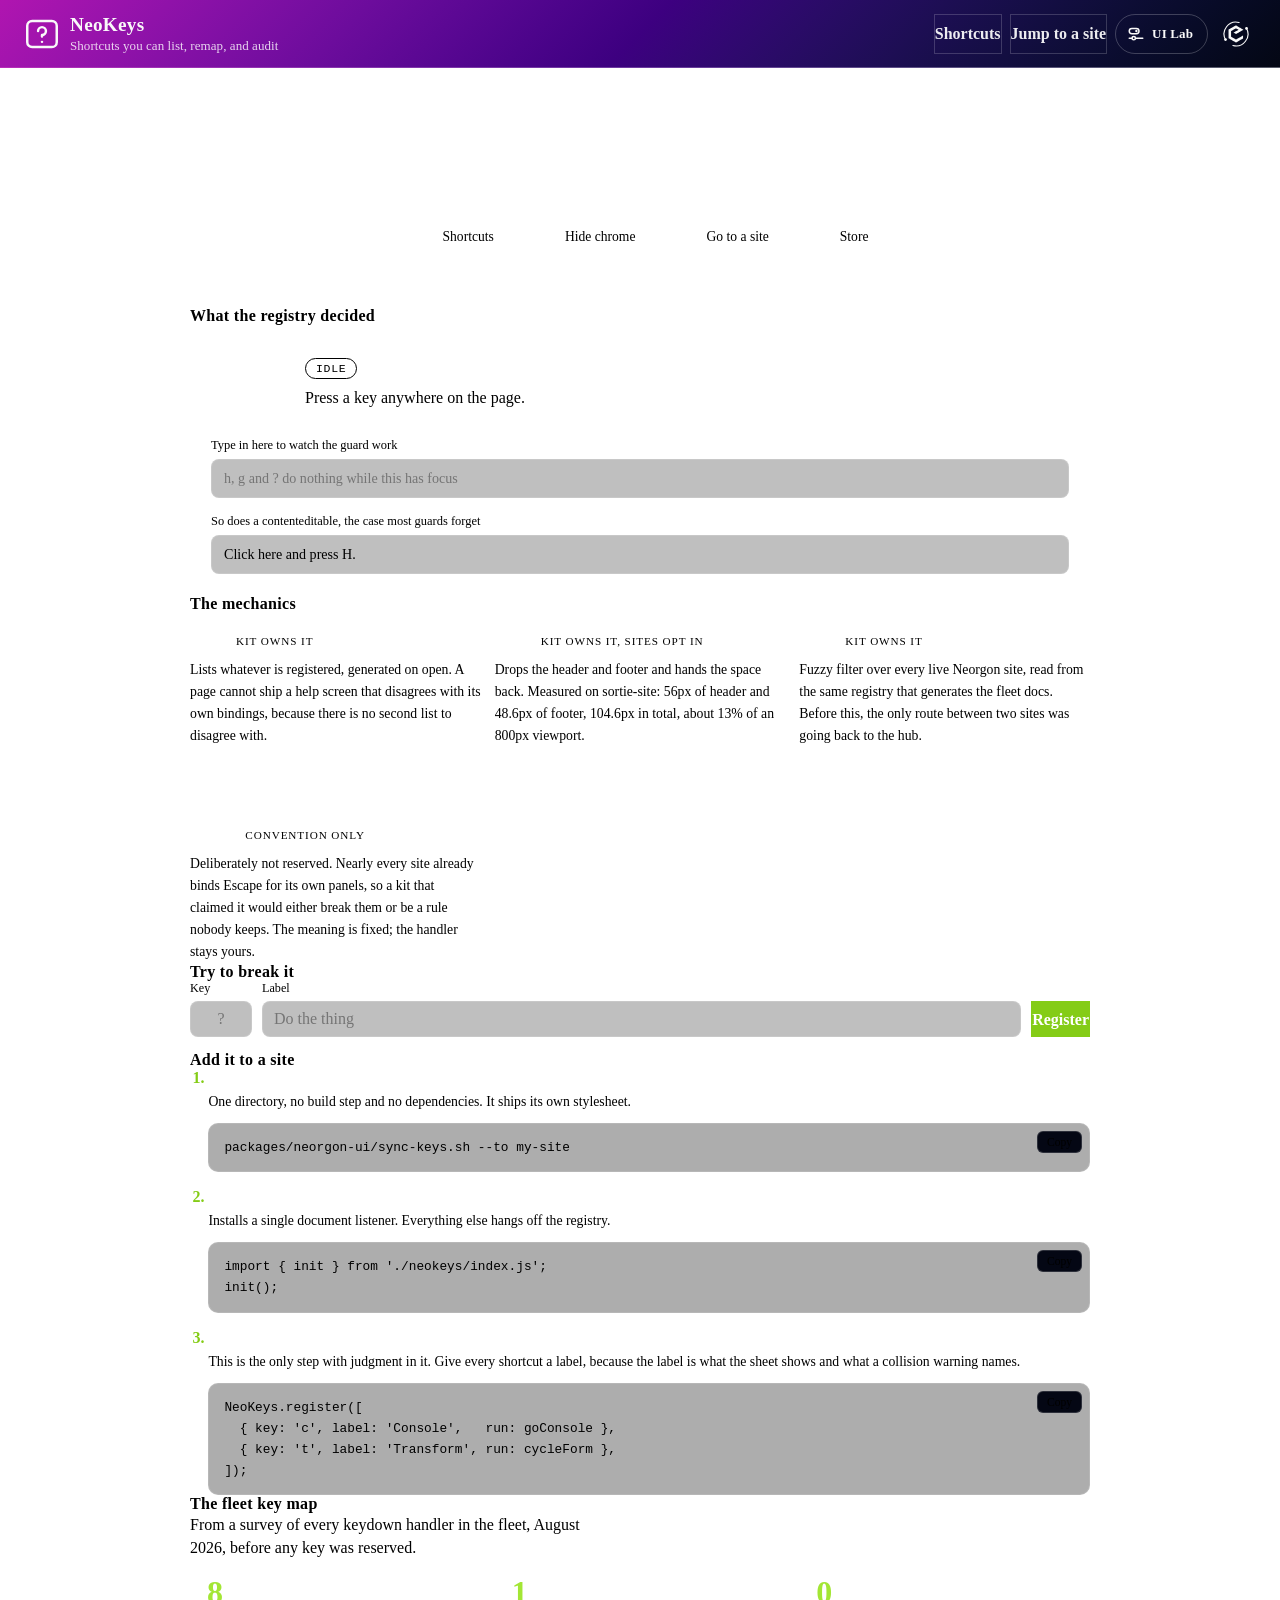
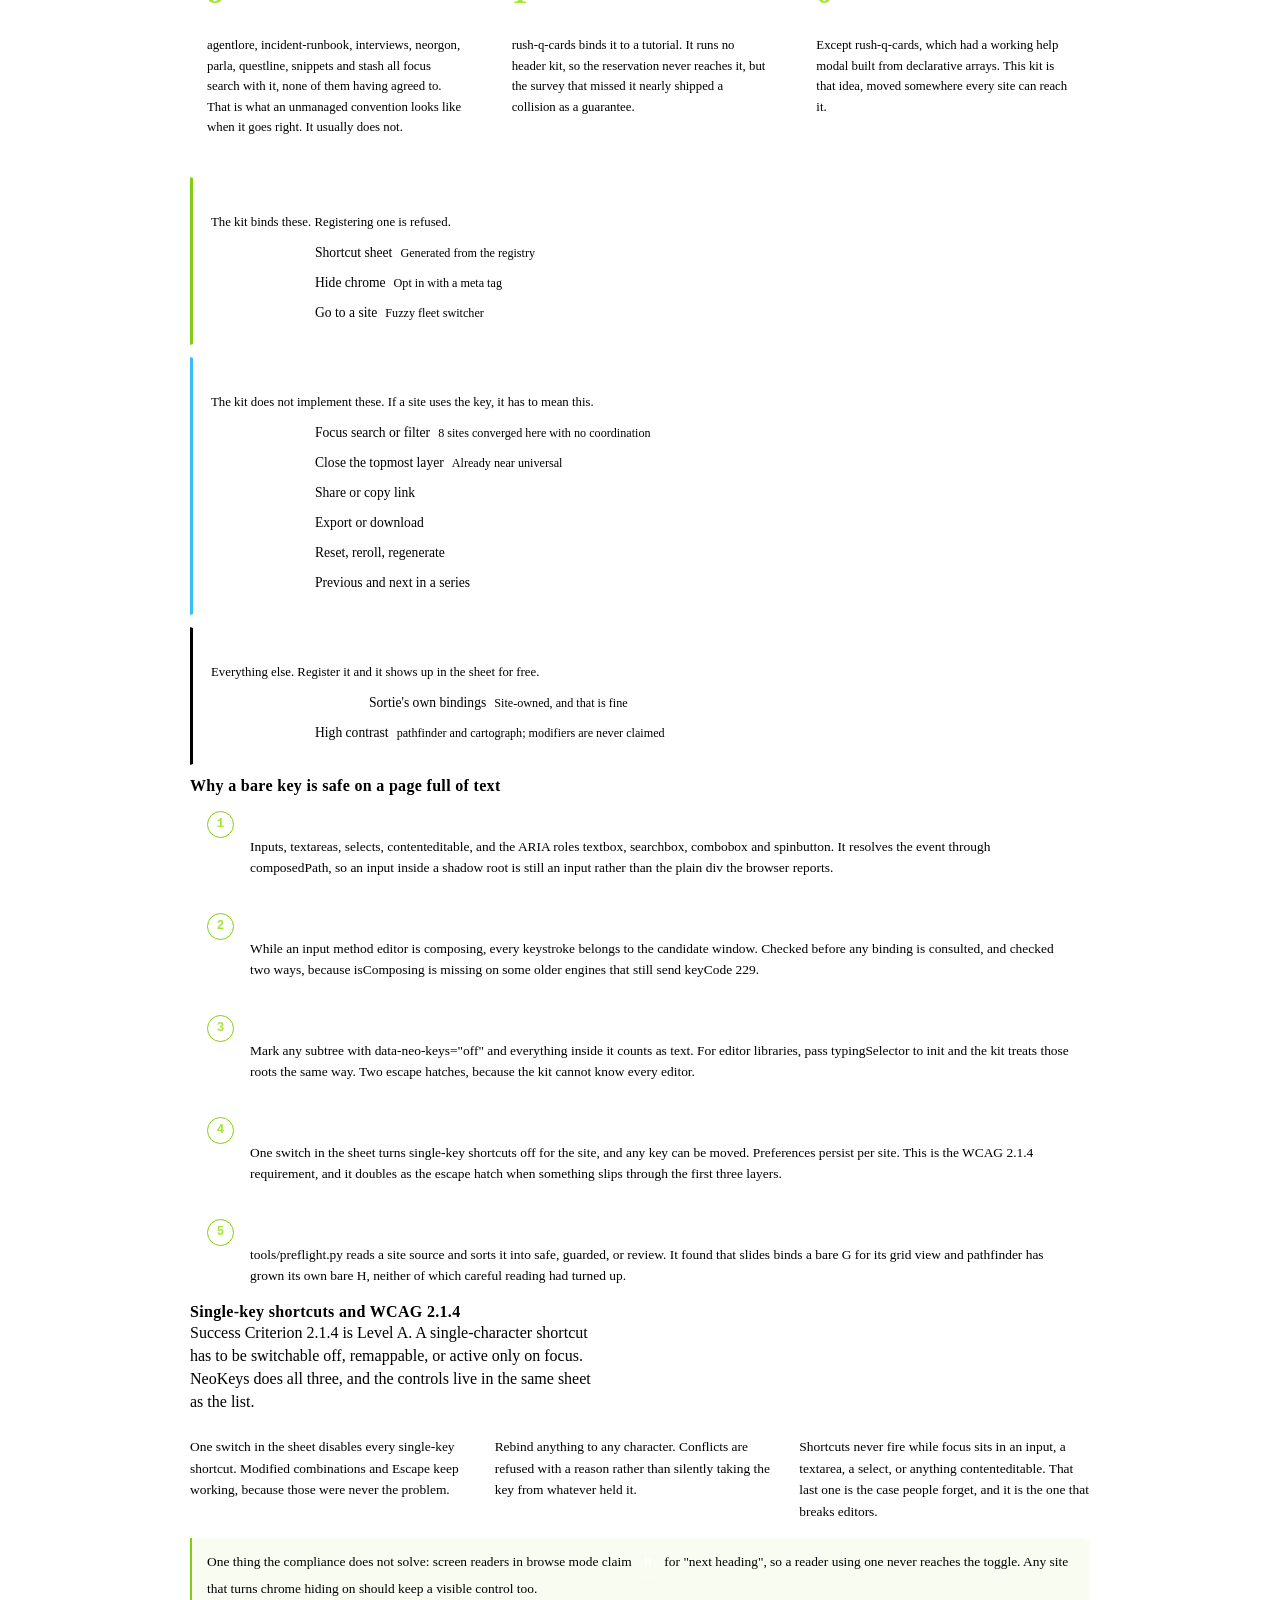
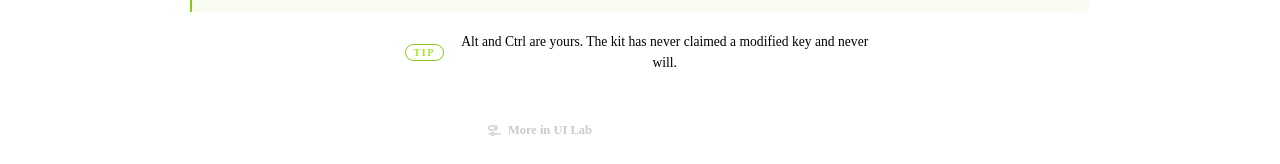
==== commit e1bb75fb: "chore(kits): sync header, footer and keys kits and stamp the category row Header Kit: a category chi" ====
--- a/index.html
+++ b/index.html
@@ -35,6 +35,7 @@
   <meta name="neo-repo" content="energon-a-secas/neokeys-site">
   <meta name="neo-version" content="1.0.0">
   <meta name="neo-updated" content="2026-08-14">
+  <meta name="neo-category" content="ui-lab">
 
   <!-- Fleet design tokens: canonical, do not redeclare locally (PROJECTS.md section 5) -->
   <link rel="stylesheet" href="https://cdn.neorgon.org/v1.0.0/styles/base.css">
@@ -212,6 +213,18 @@
 
   <footer class="neo-footer" data-footer-mode="minimal">
     Runs entirely in your browser. Shortcut preferences stay in this device's local storage.
+    <!-- neo-fleet:more -->
+    <nav class="neo-more" aria-label="More in UI Lab" data-category="ui-lab" data-label-en="UI Lab" data-label-es="UI Lab">
+      <span class="neo-more__label" aria-hidden="true"><svg class="neo-more__icon" viewBox="0 0 24 24" width="16" height="16" fill="none" stroke="currentColor" stroke-width="2" stroke-linecap="round" stroke-linejoin="round" aria-hidden="true" focusable="false"><rect x="3" y="4.5" width="13" height="7" rx="3.5"/><circle cx="12.5" cy="8" r="1.6" fill="currentColor" stroke="none"/><path d="M3 17.5h3.7M11.3 17.5H21"/><circle cx="9" cy="17.5" r="2.3"/></svg><span class="neo-more__title">More in UI Lab</span></span>
+      <ul class="neo-more__list">
+        <li><a href="https://uianatomy.neorgon.com/">UI Anatomy</a></li>
+        <li><a href="https://questline.neorgon.com/">Questline</a></li>
+        <li><a href="https://parley.neorgon.com/">Parley</a></li>
+        <li><a href="https://sortie.neorgon.com/">Sortie</a></li>
+        <li><a class="neo-more__all" href="https://neorgon.com/ui-lab/">All UI Lab tools</a></li>
+      </ul>
+    </nav>
+    <!-- /neo-fleet:more -->
   </footer>
 
   <script type="module" src="js/app.js"></script>
--- a/css/neorgon-keys.css
+++ b/css/neorgon-keys.css
@@ -1,5 +1,5 @@
 /* ══════════════════════════════════════════════════════════════
-   NeoKeys — kit styles.
+   NeoKeys: kit styles.
 
    Travels with js/neokeys/ into packages/neorgon-ui/keys/. Every colour is a
    --nk-* token that falls back to a header-kit token, so a seasonal theme or
@@ -135,28 +135,49 @@
 .nk-switch input { accent-color: var(--nk-accent); width: 15px; height: 15px; }
 
 /* ── G fleet switcher ──────────────────────────────────────── */
-.nk-fleet { width: min(520px, calc(100vw - 32px)); max-height: min(70dvh, 560px); }
+.nk-fleet { width: min(560px, calc(100vw - 32px)); max-height: min(72dvh, 620px); }
 .nk-fleet__input {
   width: 100%; padding: 15px 18px;
   border: 0; border-bottom: 1px solid var(--nk-hairline);
   background: transparent; color: #fff;
   font: inherit; font-size: .95rem;
 }
-.nk-fleet__input:focus { outline: none; }
+/* Focus never leaves the input while the dialog is open, so its rule turns
+   the accent instead of drawing a ring around the whole field. */
+.nk-fleet__input:focus { outline: none; border-bottom-color: var(--nk-accent); }
 .nk-fleet__input::placeholder { color: var(--nk-dim); }
-.nk-fleet__list { flex: 1; overflow-y: auto; padding: 6px; }
+.nk-fleet__list { flex: 1; overflow-y: auto; padding: 6px; overscroll-behavior: contain; }
+.nk-fleet__group + .nk-fleet__group { margin-top: 6px; }
+.nk-fleet__heading {
+  position: sticky; top: -6px; z-index: 1;
+  margin: 0 -6px; padding: 8px 16px 6px;
+  background: var(--nk-bg);
+  font-size: max(12px, .75rem); font-weight: 700;
+  letter-spacing: .1em; text-transform: uppercase;
+  color: var(--nk-dim);
+}
 .nk-fleet__item {
   display: grid;
-  grid-template-columns: auto 1fr;
-  grid-template-areas: 'name domain' 'desc desc';
+  grid-template-columns: auto auto minmax(0, 1fr);
+  grid-template-areas: 'name tags domain' 'desc desc desc';
+  align-items: baseline;
   gap: 2px 10px;
   padding: 8px 10px; border-radius: 8px;
   text-decoration: none; color: inherit;
 }
 .nk-fleet__item.is-active { background: var(--nk-hover); box-shadow: inset 2px 0 0 var(--nk-accent); }
 .nk-fleet__name { grid-area: name; font-size: .88rem; font-weight: 600; color: #fff; }
+.nk-fleet__tags { grid-area: tags; display: inline-flex; gap: 4px; }
+.nk-fleet__tag {
+  padding: 1px 7px;
+  border: 1px solid var(--nk-border); border-radius: 999px;
+  font-size: max(12px, .75rem); line-height: 1.4; color: var(--nk-text);
+  white-space: nowrap;
+}
+.nk-fleet__tag--group { border-style: dashed; }
 .nk-fleet__domain {
-  grid-area: domain; justify-self: end;
+  grid-area: domain; justify-self: end; min-width: 0;
+  overflow: hidden; text-overflow: ellipsis; white-space: nowrap;
   font-family: ui-monospace, SFMono-Regular, Menlo, monospace;
   font-size: max(12px, .75rem); color: var(--nk-dim);
 }
@@ -165,9 +186,25 @@
   overflow: hidden; text-overflow: ellipsis; white-space: nowrap;
 }
 .nk-fleet__empty { padding: 20px; margin: 0; text-align: center; color: var(--nk-dim); font-size: .84rem; }
-.nk-fleet__hint {
-  padding: 9px 18px; border-top: 1px solid var(--nk-hairline);
+.nk-fleet__foot {
+  display: flex; align-items: center; justify-content: space-between; gap: 12px; flex-wrap: wrap;
+  padding: 8px 18px; border-top: 1px solid var(--nk-hairline);
   font-size: max(12px, .75rem); color: var(--nk-dim);
+}
+.nk-fleet__keep { display: inline-flex; align-items: center; gap: 8px; margin-left: auto; cursor: pointer; min-height: 24px; }
+.nk-fleet__keep[hidden] { display: none; }
+.nk-fleet__keep-box { accent-color: var(--nk-accent); width: 15px; height: 15px; margin: 0; }
+
+/* Touch: no arrow keys to describe, a domain the row has no room for, and
+   rows big enough for a thumb. */
+@media (pointer: coarse) {
+  .nk-fleet__hint { display: none; }
+  .nk-fleet__item { min-height: 44px; }
+  .nk-fleet__keep { min-height: 44px; }
+}
+@media (max-width: 520px) {
+  .nk-fleet__domain { display: none; }
+  .nk-fleet__item { grid-template-columns: auto minmax(0, 1fr); grid-template-areas: 'name tags' 'desc desc'; }
 }
 
 /* ── M store ───────────────────────────────────────────────── */
--- a/css/neorgon-header.css
+++ b/css/neorgon-header.css
@@ -0,0 +1,1225 @@
+/* ══════════════════════════════════════════════════════════════
+   Neorgon Header Kit: header.css
+   Canonical source: packages/neorgon-ui/header/
+   Vendored per site as css/neorgon-header.css; do not edit copies.
+   Live CDN: https://cdn.neorgon.org/v1.0.0/header/header.css
+   ══════════════════════════════════════════════════════════════ */
+
+:root {
+  /* Geometry */
+  --header-h: 68px;
+  --header-h-app: 56px;
+  --header-control-h: 40px; /* every header control (buttons, ⋯, palette, home) shares this height */
+  /* Logo height. A token, not a literal, so a site can make the mark carry more
+     weight without forking the kit. Default 36px = the historical value, so
+     nothing changes for a site that never sets it. The bar is 68px with no
+     vertical padding, so ~52px is the practical ceiling before the mark starts
+     to look wedged against the edges. */
+  --header-logo-h: 36px;
+  --header-logo-h-mobile: 28px;
+
+  /* Palette: themes override these (see themes.css) */
+  --header-bg-start: #B015B0;
+  --header-bg-mid: #3D0080;
+  --header-bg-end: #040714;
+  /* Kept here for anything that references the composed gradient, but the
+     authoritative copy is re-declared on .header-bar below; see the note
+     there before changing either. */
+  --header-bg: linear-gradient(in oklch 135deg, var(--header-bg-start) 0%, var(--header-bg-mid) 50%, var(--header-bg-end) 100%);
+  --header-glass: rgba(0, 9, 18, .35);
+  --header-text: #f9f9f9;
+  --header-text-dim: rgba(255, 255, 255, .72);
+  --header-border: rgba(255, 255, 255, .07);
+  --header-border-strong: rgba(255, 255, 255, .22);
+  --header-accent: #e879f9;
+  --header-menu-bg: #10142a;
+  --header-menu-hover: rgba(255, 255, 255, .08);
+
+  /* Focus ring: near-white with a whisper of the brand hue so it never
+     reads as a stray browser default. 5.77:1 (bright end) to 17.98:1
+     (dark end) against the bar, 16.54:1 on the menu. Themes may override. */
+  --header-focus: oklch(0.97 0.02 320);
+  --header-focus-w: 2px;
+
+  /* Icon sizing. Two tokens: a filled glyph reads heavier than a stroked
+     one in the same box, so the solid home icon is set smaller to match
+     optically. */
+  --header-icon: 22px;        /* stroked glyphs (palette) */
+  --header-icon-solid: 20px;  /* filled glyphs (home) */
+
+  /* ease-out-quart: fast start, long settle, no overshoot. */
+  --header-ease: cubic-bezier(.22, 1, .36, 1);
+  --header-ease-in: cubic-bezier(.55, 0, 1, .45);
+}
+
+/* Colour judgements about the DEFAULT gradient specifically. Scoped to
+   html:not([data-theme]) because themes.css sets these per theme at the
+   same specificity as :root, so a :root override here would silently
+   overwrite all five palettes. Every consumer below pairs them with a
+   var() fallback to the theme's own token. */
+html:not([data-theme]) {
+  /* --header-border-strong (.22) measures 1.91-1.95:1 on the bar, below
+     the 3:1 WCAG 1.4.11 needs for a control boundary. .42 gives 3.73-4.02:1. */
+  --header-control-border: rgba(255, 255, 255, .42);
+
+  /* --header-bg-end (#040714) is identical to the standard page
+     background, so a flat hairline measures 1.14:1 on the right half.
+     The bar's luminance swings 43x left-to-right, so the edge ramps too. */
+  --header-edge-from: rgba(255, 255, 255, .10);
+  --header-edge-to: rgba(255, 255, 255, .34);
+
+  /* .72 measures 4.14:1 at the start of the subtitle span, below AA.
+     Split from the icon colour, which only needs 3:1 as non-text. */
+  --header-text-dim: rgba(255, 255, 255, .82);
+  --header-icon-color: rgba(255, 255, 255, .78);
+}
+
+/* ── The sticky offset ───────────────────────────────────────────
+   --neo-sticky-top is how much of the viewport's top the header covers
+   right now. header.js keeps it exact (it measures the bar, and drops to 0
+   while auto-hide or the Keys Kit's H toggle has the bar away); these rules
+   are the value before it runs, and with JS off. Rails, scope strips and
+   scroll-margin-top read it instead of hardcoding 56px or 68px:
+
+     .rail { position: sticky; top: var(--neo-sticky-top, 0px); }
+     h2[id] { scroll-margin-top: calc(var(--neo-sticky-top, 0px) + 12px); }
+
+   The kit sets no scroll-padding of its own: many sites already offset
+   their anchors with scroll-margin-top, and the two add up. */
+:root { --neo-sticky-top: 0px; }
+:root:has(.header-bar) { --neo-sticky-top: var(--header-h); }
+:root:has(.header-bar[data-header-mode="app"]) { --neo-sticky-top: var(--header-h-app); }
+:root[data-chrome="off"]:has(.header-bar) { --neo-sticky-top: 0px; }
+
+/* ══════════════════════════════════════════════════════════════
+   SKINS: site-level identity, opt-in per site
+   ────────────────────────────────────────────────────────────
+   A skin replaces the default magenta gradient for ONE site whose
+   own palette clashes with it. Set it in the site's markup:
+
+     <header class="header-bar" data-header-mode="content"
+             data-header-skin="brass">
+
+   This is NOT the theme system. Precedence, by design:
+
+     visitor choice (?theme= / cookie)  >  season (CDN)  >  skin  >  kit default
+
+   A site that should sit out every season keeps its skin with
+   `<html lang="en" data-season="off">` (see season.css). That declines
+   the fleet's decoration only; a visitor's ?theme= still wins.
+
+   Named skins below are the reusable ones. For a one-off palette no
+   other site would share, use `data-header-skin="custom"` and declare
+   the tokens in the site's own CSS; contract at the end of this block.
+
+   Two cascade facts make that ordering work, and both are easy to
+   get wrong:
+
+   1. A declaration ON .header-bar beats a value INHERITED from
+      <html>, whatever the specificity. Visitor themes declare on
+      <html>, so every skin is scoped `html:not([data-theme])`:
+      the moment a visitor picks a theme, all skins stop matching.
+   2. Season rules in season.css carry a matching
+      `[data-header-skin]` selector one step more specific than the
+      skin rules below, so an armed season still flips skinned
+      sites. Do not raise the specificity here without raising it
+      there too, or skinned sites will silently sit out the season.
+
+   3. The Footer Kit's pieces (.neo-footer, and .neo-top and .neo-modal,
+      which it appends to <body>) and the Beacon link sit outside
+      .header-bar, so a skin declared only on the bar never reaches
+      their focus rings and borders (queue #156). Every skin rule
+      therefore names them too, behind `:has()` on <html>. That item is
+      wrapped in `:is()` because :is() forgives a selector it cannot
+      parse: a browser without :has() drops that one item, not the
+      whole rule and with it the header's own skin. `:where()` inside
+      :has() keeps it at (0,2,1), under an armed season's (0,3,2)
+      pieces rule in season.css. The footer and beacon resolve the
+      tokens on those pieces; see "Header-derived tokens" in footer.css.
+
+   Each skin also sets --header-focus, a near-white in its own hue, so
+   the header's focus rings and the Beacon's stop being the default's
+   pink on a skinned site.
+
+   Each skin re-tunes the edge ramp and control border for its own
+   surface; those defaults are calibrated to the magenta gradient
+   and are wrong on a black bar.
+   ══════════════════════════════════════════════════════════════ */
+
+/* ink: near-black neutral. The default choice for a site whose
+   palette the magenta gradient fights. */
+html:not([data-theme]) .header-bar[data-header-skin="ink"],
+:is(html:not([data-theme]):has(:where(.header-bar[data-header-skin="ink"])) :is(.neo-footer, .neo-top, .neo-modal, .neo-beacon-link)) {
+  --header-focus: oklch(0.97 0.01 255);
+  --header-bg-start: #14161c;
+  --header-bg-mid: #0b0d12;
+  --header-bg-end: #050609;
+  --header-glass: rgba(10, 12, 16, .55);
+  --header-accent: #cbd5e1;
+  --header-text: #f4f4f5;
+  --header-text-dim: rgba(255, 255, 255, .78);
+  --header-icon-color: rgba(255, 255, 255, .74);
+  --header-border: rgba(255, 255, 255, .09);
+  --header-border-strong: rgba(255, 255, 255, .24);
+  --header-control-border: rgba(255, 255, 255, .44);
+  --header-menu-bg: #14161c;
+  --header-menu-hover: rgba(255, 255, 255, .09);
+  /* A near-black bar sits close to the page in luminance at BOTH ends,
+     so the edge has to be brighter than the gradient's ramp. */
+  --header-edge-from: rgba(255, 255, 255, .26);
+  --header-edge-to: rgba(255, 255, 255, .26);
+}
+
+/* carbon: flat true black, no gradient. The most restrained option;
+   the hairline does all the separating. */
+html:not([data-theme]) .header-bar[data-header-skin="carbon"],
+:is(html:not([data-theme]):has(:where(.header-bar[data-header-skin="carbon"])) :is(.neo-footer, .neo-top, .neo-modal, .neo-beacon-link)) {
+  --header-focus: oklch(0.97 0 0);
+  --header-bg-start: #08080a;
+  --header-bg-mid: #08080a;
+  --header-bg-end: #08080a;
+  --header-glass: rgba(0, 0, 0, .6);
+  --header-accent: #e5e5e5;
+  --header-text: #fafafa;
+  --header-text-dim: rgba(255, 255, 255, .76);
+  --header-icon-color: rgba(255, 255, 255, .72);
+  --header-border: rgba(255, 255, 255, .12);
+  --header-border-strong: rgba(255, 255, 255, .26);
+  --header-control-border: rgba(255, 255, 255, .46);
+  --header-menu-bg: #101012;
+  --header-menu-hover: rgba(255, 255, 255, .1);
+  --header-edge-from: rgba(255, 255, 255, .3);
+  --header-edge-to: rgba(255, 255, 255, .3);
+}
+
+/* brass: warm dark, tuned to incident-runbook's #b8935f / #d8b280
+   accents and its #040714 page background. */
+html:not([data-theme]) .header-bar[data-header-skin="brass"],
+:is(html:not([data-theme]):has(:where(.header-bar[data-header-skin="brass"])) :is(.neo-footer, .neo-top, .neo-modal, .neo-beacon-link)) {
+  --header-focus: oklch(0.97 0.02 75);
+  --header-bg-start: #2a2114;
+  --header-bg-mid: #16120c;
+  --header-bg-end: #040714;
+  --header-glass: rgba(22, 18, 12, .5);
+  --header-accent: #d8b280;
+  --header-text: #f7f3ea;
+  --header-text-dim: rgba(247, 243, 234, .8);
+  --header-icon-color: rgba(216, 178, 128, .86);
+  --header-border: rgba(216, 178, 128, .2);
+  --header-border-strong: rgba(216, 178, 128, .38);
+  --header-control-border: rgba(216, 178, 128, .55);
+  --header-menu-bg: #17130d;
+  --header-menu-hover: rgba(216, 178, 128, .14);
+  --header-edge-from: rgba(216, 178, 128, .22);
+  --header-edge-to: rgba(216, 178, 128, .34);
+}
+
+/* slate: cool blue-grey. Neutral without going fully black. */
+html:not([data-theme]) .header-bar[data-header-skin="slate"],
+:is(html:not([data-theme]):has(:where(.header-bar[data-header-skin="slate"])) :is(.neo-footer, .neo-top, .neo-modal, .neo-beacon-link)) {
+  --header-focus: oklch(0.97 0.02 230);
+  --header-bg-start: #33415a;
+  --header-bg-mid: #1e293b;
+  --header-bg-end: #0b1120;
+  --header-glass: rgba(15, 23, 42, .5);
+  --header-accent: #7dd3fc;
+  --header-text: #f1f5f9;
+  --header-text-dim: rgba(241, 245, 249, .8);
+  --header-icon-color: rgba(226, 232, 240, .78);
+  --header-border: rgba(148, 163, 184, .2);
+  --header-border-strong: rgba(148, 163, 184, .36);
+  --header-control-border: rgba(203, 213, 225, .5);
+  --header-menu-bg: #16202f;
+  --header-menu-hover: rgba(148, 163, 184, .16);
+  --header-edge-from: rgba(148, 163, 184, .18);
+  --header-edge-to: rgba(148, 163, 184, .34);
+}
+
+/* aurora: deep teal into cyan. For data/monitoring surfaces. */
+html:not([data-theme]) .header-bar[data-header-skin="aurora"],
+:is(html:not([data-theme]):has(:where(.header-bar[data-header-skin="aurora"])) :is(.neo-footer, .neo-top, .neo-modal, .neo-beacon-link)) {
+  --header-focus: oklch(0.97 0.02 205);
+  --header-bg-start: #0e7490;
+  --header-bg-mid: #0a3d4d;
+  --header-bg-end: #040714;
+  --header-glass: rgba(8, 51, 68, .5);
+  --header-accent: #67e8f9;
+  --header-text: #ecfeff;
+  --header-text-dim: rgba(236, 254, 255, .82);
+  --header-icon-color: rgba(165, 243, 252, .82);
+  --header-border: rgba(103, 232, 249, .2);
+  --header-border-strong: rgba(103, 232, 249, .36);
+  --header-control-border: rgba(165, 243, 252, .5);
+  --header-menu-bg: #07222c;
+  --header-menu-hover: rgba(103, 232, 249, .14);
+  --header-edge-from: rgba(103, 232, 249, .2);
+  --header-edge-to: rgba(103, 232, 249, .32);
+}
+
+/* ember: warm amber into rust. For alert/ops surfaces that want
+   warmth without reading as the danger theme. */
+html:not([data-theme]) .header-bar[data-header-skin="ember"],
+:is(html:not([data-theme]):has(:where(.header-bar[data-header-skin="ember"])) :is(.neo-footer, .neo-top, .neo-modal, .neo-beacon-link)) {
+  --header-focus: oklch(0.97 0.02 85);
+  --header-bg-start: #9a3412;
+  --header-bg-mid: #4a1608;
+  --header-bg-end: #040714;
+  --header-glass: rgba(74, 22, 8, .5);
+  --header-accent: #fbbf24;
+  --header-text: #fff7ed;
+  --header-text-dim: rgba(255, 247, 237, .82);
+  --header-icon-color: rgba(253, 230, 138, .84);
+  --header-border: rgba(251, 191, 36, .2);
+  --header-border-strong: rgba(251, 191, 36, .36);
+  --header-control-border: rgba(253, 230, 138, .5);
+  --header-menu-bg: #23120a;
+  --header-menu-hover: rgba(251, 191, 36, .14);
+  --header-edge-from: rgba(251, 191, 36, .2);
+  --header-edge-to: rgba(251, 191, 36, .32);
+}
+
+/* jade: clinical emerald. Tuned to headpain-site's #059669 / #10b981
+   accents on its #040714 page. For calm medical/health surfaces where
+   both the magenta default and ember's warning-warmth read wrong. */
+html:not([data-theme]) .header-bar[data-header-skin="jade"],
+:is(html:not([data-theme]):has(:where(.header-bar[data-header-skin="jade"])) :is(.neo-footer, .neo-top, .neo-modal, .neo-beacon-link)) {
+  --header-focus: oklch(0.97 0.02 165);
+  --header-bg-start: #065f46;
+  --header-bg-mid: #043b2c;
+  --header-bg-end: #040714;
+  --header-glass: rgba(4, 59, 44, .5);
+  --header-accent: #6ee7b7;
+  --header-text: #ecfdf5;
+  --header-text-dim: rgba(236, 253, 245, .82);
+  --header-icon-color: rgba(167, 243, 208, .84);
+  --header-border: rgba(110, 231, 183, .2);
+  --header-border-strong: rgba(110, 231, 183, .36);
+  --header-control-border: rgba(167, 243, 208, .5);
+  --header-menu-bg: #08251c;
+  --header-menu-hover: rgba(110, 231, 183, .14);
+  --header-edge-from: rgba(110, 231, 183, .2);
+  --header-edge-to: rgba(110, 231, 183, .32);
+}
+
+/* The named skins compose their gradient in oklab, not oklch.
+   oklch carries a hue, and a stop with almost no chroma has a hue that is
+   "powerless": the browser borrows the neighbouring stop's hue instead,
+   from each side. brass's near-neutral mid (#16120c) took the brown hue on
+   its left and the navy hue on its right, so the bar changed colour in one
+   step along the 50% line: the brown-to-navy diagonal near x=700 on
+   Releve's and apps-site's headers. Measured on a 1440px bar: the largest
+   one-step change in OKLab a/b was 24.4 (x1000) in oklch and 1.8 in oklab;
+   every other skin measures 0.7 to 3.2 either way, and oklab lowers it for
+   aurora, ember and jade too. These skins are dark, low-chroma ramps with
+   no hue sweep to keep. The default gradient and the visitor themes stay
+   in oklch, where the sweep is the design.
+   Scope: (0,3,1), the skins' own weight. An armed season's skinned rule
+   re-asserts its oklch gradient at (0,4,2), so seasons look the same on a
+   skinned site as anywhere else. `custom` is left alone: the site chose
+   those stops under oklch. */
+html:not([data-theme]) .header-bar:is([data-header-skin="ink"], [data-header-skin="carbon"],
+  [data-header-skin="brass"], [data-header-skin="slate"], [data-header-skin="aurora"],
+  [data-header-skin="ember"], [data-header-skin="jade"]) {
+  --header-bg: linear-gradient(in oklab 135deg, var(--header-bg-start) 0%, var(--header-bg-mid) 50%, var(--header-bg-end) 100%);
+}
+
+/* ── custom: a site-authored skin ────────────────────────────────
+   For a one-off palette that no named skin fits and that no other
+   site would reuse. The kit deliberately ships NO tokens for this
+   value: the site supplies them, and the kit stays out of the way.
+
+     <header class="header-bar" data-header-skin="custom">
+
+   In the site's own css/style.css, copy this selector EXACTLY: the
+   scoping and the specificity are the whole contract:
+
+     html:not([data-theme]) .header-bar[data-header-skin="custom"],
+     html:not([data-theme]) :is(.neo-footer, .neo-top, .neo-modal, .neo-beacon-link) {
+       --header-focus: …;
+       --header-bg-start: …;  --header-bg-mid: …;  --header-bg-end: …;
+       --header-accent: …;    --header-text: …;    --header-text-dim: …;
+       --header-icon-color: …; --header-border: …; --header-border-strong: …;
+       --header-control-border: …; --header-menu-bg: …; --header-menu-hover: …;
+       --header-edge-from: …; --header-edge-to: …;
+     }
+
+   Why that exact selector, and nothing shorter:
+     · `html:not([data-theme])` makes the skin collapse the instant a
+       visitor picks a theme. Drop it and the site ignores ?theme=.
+     · `[data-header-skin="custom"]` puts it at (0,3,1), above the
+       kit default, below an armed season's (0,4,2) skin variant. A
+       bare `.header-bar { --header-bg-start: … }` is only (0,1,0)
+       and the kit's own defaults would beat it.
+     · The second line hands the same tokens to the Footer Kit's
+       pieces and the Beacon link, which sit outside the bar. Without
+       it the footer's focus rings stay the kit's magenta (queue #156).
+       It is (0,2,1), below an armed season's (0,3,2) pieces rule, so
+       a season still re-skins the footer. A site that only skins a
+       page with no footer can leave it out.
+   Set only the three gradient stops if that is all that clashes; the
+   bar re-composes --header-bg from them (see .header-bar below).
+   Only the three stops + accent are usually enough, but re-tune the
+   edge ramp too if the bar is much darker or lighter than the default
+   magenta, which those values are calibrated against. */
+
+/* ── Bar ─────────────────────────────────────────────────────── */
+.header-bar {
+  position: sticky;
+  top: 0;
+  z-index: var(--z-sticky-header, 200);
+  display: flex;
+  align-items: center;
+  gap: var(--space-3, 12px);
+  height: var(--header-h);
+  padding: 0 var(--space-6, 24px);
+  /* Re-composed HERE, not only at :root. A custom property's var()
+     references resolve on the element where that property is declared, so a
+     --header-bg built at :root bakes in :root's start/mid/end and ignores any
+     override made further down the tree. Declaring it on .header-bar means
+     skins (and any site override on the bar) only need to set the three
+     stops. Themes still work: they set the stops on <html>, which inherits
+     down to here before this resolves. */
+  --header-bg: linear-gradient(in oklch 135deg, var(--header-bg-start) 0%, var(--header-bg-mid) 50%, var(--header-bg-end) 100%);
+  background: var(--header-bg);
+  border-bottom: 1px solid var(--header-border);
+  color: var(--header-text);
+  --header-h-cur: var(--header-h);
+}
+
+/* Bottom edge as a ramp, not a flat hairline (see --header-edge-*).
+   Degrades to the theme's flat --header-border where unsupported or
+   where a theme defines no ramp of its own. */
+html:not([data-theme]) .header-bar {
+  border-image: linear-gradient(
+    to right,
+    var(--header-edge-from, rgba(255, 255, 255, .10)),
+    var(--header-edge-to, rgba(255, 255, 255, .34))
+  ) 1;
+}
+/* Hub is a floating glass plate, not a band welded to the page; the
+   ramp would read as a seam. */
+html:not([data-theme]) .header-bar[data-header-mode="hub"] {
+  border-image: none;
+  border-bottom-color: var(--header-border);
+}
+
+/* Mode: hub, transparent cozy glass, no gradient */
+.header-bar[data-header-mode="hub"] {
+  background: var(--header-glass);
+  backdrop-filter: blur(12px);
+  -webkit-backdrop-filter: blur(12px);
+}
+
+/* Mode: app, slim, auto-hides on scroll down (JS toggles .header-hidden) */
+.header-bar[data-header-mode="app"] {
+  height: var(--header-h-app);
+  --header-h-cur: var(--header-h-app);
+}
+
+/* Auto-hide. `app` mode has it by definition; every other mode opts in with
+   data-header-autohide="on" and keeps its own height and background. */
+.header-bar[data-header-mode="app"],
+.header-bar[data-header-autohide="on"] {
+  transition: transform .26s var(--header-ease, ease);
+}
+/* Leaving accelerates away; returning decelerates in. Same budget. */
+.header-bar[data-header-mode="app"].header-hidden,
+.header-bar[data-header-autohide="on"].header-hidden {
+  transform: translateY(-100%);
+  transition-duration: .2s;
+  transition-timing-function: var(--header-ease-in, ease);
+}
+/* Keyboard focus entering a hidden bar reveals it: focus must never sit
+   on an off-screen control (WCAG 2.4.7, and 2.2's 2.4.11). header.js
+   drops the class on focusin so the next scroll decision agrees with
+   what is painted; this rule covers the frame in between. */
+.header-bar.header-hidden:focus-within { transform: none; }
+
+/* ── Logo block ──────────────────────────────────────────────── */
+.header-logo {
+  display: flex;
+  align-items: center;
+  gap: 10px;
+  flex-shrink: 0;
+  min-width: 0;
+}
+.header-logo-img {
+  height: var(--header-logo-h, 36px);
+  width: auto;
+  flex-shrink: 0;
+  display: block;
+  transition: transform .28s var(--header-ease, ease);
+}
+/* The raster fallback still needs forcing white; the injected vector must not
+   be filtered, because it already inherits the header's own text colour and
+   inverting it would undo exactly the thing it was swapped in to fix. */
+img.header-logo-img { filter: brightness(0) invert(1); }
+svg.header-logo-mark { color: var(--header-text); fill: currentColor; width: auto; }
+/* A site that ships its own mark gets it as a mask over currentColor, so the
+   glyph follows the header's text colour exactly as the inline svg does. An
+   <img> could not: it paints its own pixels and ignores the cascade. */
+.header-logo-own {
+  /* Width tracks height rather than restating the token: .header-logo-img
+     already sets height, and it drops to --header-logo-h-mobile under 700px.
+     Pinning width to the desktop value gave a 36x28 box on a phone. */
+  aspect-ratio: 1;
+  width: auto;
+  /* Declared, not inherited. `background: currentColor` resolves against
+     whatever the ancestor set, and the logo is always inside an <a>: on a site
+     whose logo anchor carries no class, that ancestor is an unstyled link and
+     currentColor is the UA's #0000EE. The mark then paints link-blue, silently,
+     because nothing in the page is wrong enough to throw. Every fleet site
+     happens to wrap the logo in .header-title-link (which the kit gives
+     color: inherit), so this only surfaced when ops-console adopted the kit
+     with a bare <a>. Stating the colour here makes the mask independent of the
+     markup around it, which is the contract the rest of the kit already keeps. */
+  color: var(--header-text);
+  background: currentColor;
+  /* The image itself is set inline by header.js, derived from the manifest
+     link, because a fleet site is served at its domain root and a kit showcase
+     is not. Only the parts that do not vary live here. */
+  -webkit-mask-position: center; mask-position: center;
+  -webkit-mask-size: contain;    mask-size: contain;
+  -webkit-mask-repeat: no-repeat; mask-repeat: no-repeat;
+}
+.header-logo-img:hover,
+.header-title-link:hover .header-logo-img { transform: scale(1.06) rotate(-4deg); }
+
+/* min-height also fixes a target-size failure: at <=700px the subtitle is
+   hidden and this link collapses to 22px, under the 24px WCAG 2.5.8
+   minimum. The parent centres it, so it grows symmetrically, with no shift. */
+.header-title-link {
+  text-decoration: none;
+  color: inherit;
+  min-width: 0;
+  display: flex;
+  flex-direction: column;
+  justify-content: center;
+  min-height: var(--header-control-h);
+}
+/* Current contract: mark + name are ONE anchor to the site's own home
+   (the img rides inside .header-title-link with alt=""), so the link's
+   accessible name is the title text and the logo stops being a second,
+   differently-behaved link. Scoped with :has() so the retired two-anchor
+   markup keeps rendering unchanged wherever it still exists. */
+.header-title-link:has(> .header-logo-img, > picture) {
+  flex-direction: row;
+  align-items: center;
+  gap: 10px;
+}
+.header-title-wrap {
+  display: flex;
+  flex-direction: column;
+  justify-content: center;
+  min-width: 0;
+}
+/* The one visible cue that the name is a control: the title warms to the
+   accent on hover. Kept subtle; the cursor and the logo tilt do the rest. */
+.header-logo h1 { transition: color .2s var(--header-ease, ease); }
+.header-title-link:hover h1 { color: var(--header-accent); }
+/* rem, not em: a shared component must not rescale because a site set its
+   own body font-size. 1.2rem == 19.2px == today's rendered size.
+
+   `margin: 0` for the same reason, and it is load-bearing: the UA gives h1
+   `.67em 0`, which at this size is 12.86px above and below. The kit never
+   reset it, so the title block came out 67px inside app mode's fixed 56px
+   bar: the title rode high and the subtitle hung out of the header into the
+   page. It looked fine on most sites only because they link the CDN
+   `styles/base.css`, whose `*` reset zeroed it for us; the sites that don't
+   (headpain, autopilot, references-api in app mode) showed the real geometry. */
+.header-logo h1 {
+  margin: 0;
+  font-size: 1.2rem;
+  font-weight: 600;
+  line-height: 1.2;
+  letter-spacing: .015em;
+  color: var(--header-text);
+  white-space: nowrap;
+}
+/* All four sides declared, so a site that authors the subtitle as a <p>
+   rather than a <div> does not reintroduce the same UA margin. */
+.header-subtitle {
+  font-size: .8125rem;
+  line-height: 1.25;
+  color: var(--header-text-dim);
+  font-weight: 500;
+  margin: 2px 0 0;
+  letter-spacing: .005em;
+  white-space: nowrap;
+}
+
+/* Epigraph: the animating half of a bilingual subtitle. The glyph churn is
+   decoration, so it is aria-hidden and .neo-epi-sr carries the real sentence
+   for assistive tech. Both live inside .header-subtitle, which keeps the
+   existing nowrap and mobile-hide behaviour unchanged. */
+.neo-epi { font-variant-ligatures: none; }
+.neo-epi-sr {
+  position: absolute;
+  width: 1px; height: 1px;
+  margin: -1px; padding: 0; border: 0;
+  overflow: hidden;
+  clip-path: inset(50%);
+  white-space: nowrap;
+}
+
+/* ── Right cluster: actions + theme toggle + home ────────────── */
+.header-right {
+  margin-left: auto;
+  display: flex;
+  align-items: center;
+  gap: var(--space-2, 8px);
+  min-width: 0;
+}
+
+.header-actions {
+  display: flex;
+  align-items: center;
+  gap: var(--space-2, 8px);
+  position: relative; /* overflow .header-menu anchors here */
+  min-width: 0;
+}
+.header-actions .btn,
+.header-actions .nav-link {
+  white-space: nowrap;
+  flex-shrink: 0;
+}
+/* Uniform control row: direct action children match the icon buttons'
+   height so Share / ⋯ / palette / home read as one correlative strip.
+   (Direct-child only: items moved into the ⋯ menu keep menu styling.) */
+.header-actions > .btn,
+.header-actions > .nav-link,
+.header-actions > button,
+.header-actions > a {
+  height: var(--header-control-h);
+  min-height: 0; /* neutralize site-level control minimums (e.g. --control-height) */
+  box-sizing: border-box;
+  display: inline-flex;
+  align-items: center;
+}
+
+/* Same guarantee one level down, for the kit's own grouping idiom.
+   header.js already knows .header-btn-group as a unit that travels into the ⋯
+   menu whole; the geometry rule above did not, so a grouped button kept its
+   own height and the row went ragged: pathfinder shipped 37px Fit/Clear
+   buttons flanked by 40px icon controls. Scoped to a group still sitting in
+   the bar: once the ⋯ menu adopts it the selector stops matching and menu
+   styling takes over, which is the same boundary the direct-child rule draws.
+   Deliberately NOT `> div > *`: battlecard's .bc-menu-wrap holds dropdown
+   items that are not bar controls and must not be stretched to 40px. */
+.header-actions > .header-btn-group > .btn,
+.header-actions > .header-btn-group > .nav-link,
+.header-actions > .header-btn-group > button,
+.header-actions > .header-btn-group > a {
+  height: var(--header-control-h);
+  min-height: 0;
+  box-sizing: border-box;
+  display: inline-flex;
+  align-items: center;
+}
+
+/* Appearance fallback for action buttons.
+   The kit enforces geometry on .header-actions children but never styled
+   them, so a site that uses the canonical .btn / .nav-link classes without
+   defining them renders a raw browser button inside the header
+   (incident-runbook hit exactly this). Wrapped in :where() so the whole
+   rule has ZERO specificity: every site's own .btn/.nav-link styling
+   still wins, and this only shows through where nothing else applies. */
+:where(.header-actions) > :where(.btn, .nav-link, button, a) {
+  padding: 0 12px;
+  border: 1px solid var(--header-border-strong);
+  border-radius: 6px;
+  background: transparent;
+  color: var(--header-text);
+  font: inherit;
+  font-size: .875rem;
+  font-weight: 500;
+  line-height: 1;
+  text-decoration: none;
+  cursor: pointer;
+  transition: background .2s var(--header-ease, ease),
+              border-color .2s var(--header-ease, ease);
+}
+:where(.header-actions) > :where(.btn, .nav-link, button, a):hover {
+  background: var(--header-menu-hover);
+  border-color: var(--header-control-border, var(--header-border-strong));
+}
+
+/* An icon-only control has no label to pad around, and the fallback above
+   assumes there is one. Its 12px side padding lands inside a border-box
+   control the site already sized square, leaving 40 - 24 - 2 = 14px of
+   content, and an SVG is a flex item that will shrink into it. neorgon-site's
+   GitHub mark rendered 14x26 and hiring-pack's 10x24 before this rule.
+
+   Specificity note, because it is not what the :where() wrapper suggests:
+   :has() is NOT zero-specificity: it takes the specificity of its most
+   specific argument, so `svg:only-child` puts this selector at (0,1,1), the
+   same weight as the `.header-actions > a` geometry rule above and ABOVE a
+   site's single-class `.header-link { width: 36px }`. That is deliberate and
+   matches the contract: the uniform control row is kit-owned, and a site that
+   truly needs different geometry sets --header-control-h rather than
+   restyling the control. hiring-pack declared 36px and now renders 40px. */
+:where(.header-actions) > :where(.btn, .nav-link, button, a):has(> svg:only-child) {
+  padding: 0;
+  width: var(--header-control-h);
+  justify-content: center;
+}
+
+/* …and the fallback's border does not belong on one either. .header-home is
+   an unboxed glyph, so a site that styles neither ends up with a boxed icon
+   sitting next to an unboxed one in the same row (hiring-pack shipped exactly
+   that pair). Geometry above is kit-owned at (0,1,1); appearance is not: the
+   extra :where() flattens this to zero specificity, so pathfinder and
+   cartograph, whose icon buttons are deliberately boxed to match the text
+   buttons beside them, keep their border on a single class. */
+:where(.header-actions > :where(.btn, .nav-link, button, a):has(> svg:only-child)),
+:where(.header-actions > :where(.btn, .nav-link, button, a):has(> svg:only-child)):hover {
+  border-color: transparent;
+}
+
+/* Belt and braces for the same failure: whatever padding a site declares, an
+   icon inside a header control is never the thing that gives way. Carries real
+   specificity on purpose: a squeezed icon is always a bug, never a choice. */
+.header-actions > .btn > svg,
+.header-actions > .nav-link > svg,
+.header-actions > button > svg,
+.header-actions > a > svg {
+  flex: none;
+}
+
+/* ── Theme toggle ────────────────────────────────────────────── */
+.header-theme { position: relative; display: flex; }
+.header-theme-toggle {
+  display: inline-flex;
+  align-items: center;
+  justify-content: center;
+  width: var(--header-control-h);
+  height: var(--header-control-h);
+  padding: 0;
+  border: 1px solid var(--header-control-border, var(--header-border-strong));
+  border-radius: 6px;
+  background: transparent;
+  color: var(--header-icon-color, var(--header-text-dim));
+  cursor: pointer;
+  transition: color .2s, border-color .2s, background .2s;
+}
+.header-theme-toggle:hover,
+.header-theme-toggle[aria-expanded="true"] {
+  color: var(--header-text);
+  border-color: var(--header-border-strong);
+  background: var(--header-menu-hover);
+}
+.header-theme-toggle svg {
+  width: var(--header-icon, 22px);
+  height: var(--header-icon, 22px);
+  display: block;
+}
+[data-theme]:not([data-theme=""]) .header-theme-toggle { color: var(--header-accent); }
+
+/* ── Home icon ───────────────────────────────────────────────── */
+.header-home {
+  display: flex;
+  align-items: center;
+  justify-content: center;
+  width: var(--header-control-h);
+  height: var(--header-control-h);
+  box-sizing: border-box;
+  padding: 0;
+  border-radius: 6px;
+  /* Full strength, not --header-icon-color. The dim was meant as hierarchy and
+     did not read as one: .header-source carries no colour rule at all, so it
+     inherits the header's own #f9f9f9, and the home control sitting beside it
+     at 78% looked like a misconfiguration rather than a decision. The other
+     user of that token is the bordered theme toggle, which has a border to
+     carry its own weight; this one does not. */
+  color: var(--header-text);
+  text-decoration: none;
+  flex-shrink: 0;
+  transition: color .18s var(--header-ease, ease),
+              background .18s var(--header-ease, ease);
+}
+/* --header-accent is the pink on the default palette and the skin's own accent
+   everywhere else, so the highlight stays on-brand without hardcoding magenta
+   into a control that ships to seven skins. */
+.header-home:hover,
+.header-home:focus-visible { color: var(--header-accent); background: var(--header-menu-hover); }
+.header-home svg {
+  width: var(--header-icon-solid, 20px);
+  height: var(--header-icon-solid, 20px);
+  display: block;
+}
+
+/* ── Hub glyph: the Energon mark at the centre of a galaxy ───────
+   .header-home is the one header link to neorgon.com, tooltip
+   "neorgon.com". The page stamps a placeholder SVG (markup contract
+   in the README) and upgradeHome() replaces it on init with the mark
+   at scale(0.72) inside a <g class="nh-orbit"> of two arcs and two
+   dots. Idle the whole thing is still; on hover or keyboard focus the
+   orbit group turns as one rigid body while the mark stays upright,
+   because a rotating letterform is unreadable.
+   Stroked glyph, so it sizes with --header-icon, not the solid token. */
+.header-home svg.nh-hub-icon {
+  /* Deliberately larger than --header-icon: the galaxy's arms occupy the outer
+     ring, so at 22px the MARK fell to 14px against 18px for the neighbouring
+     control. 26px puts it back at 18px, measured, while the arms still land
+     inside the 40px box. */
+  width: var(--header-hub-icon, 26px);
+  height: var(--header-hub-icon, 26px);
+}
+.header-home .nh-orbit {
+  transform-origin: 12px 12px; /* viewBox centre, for the legacy planet markup */
+}
+.header-home:hover .nh-orbit,
+.header-home:focus-visible .nh-orbit {
+  animation: nh-orbit-lap 1.4s linear infinite;
+}
+@keyframes nh-orbit-lap { to { transform: rotate(360deg); } }
+
+/* The galaxy turns as one rigid body on hover, so a plain rotate does it.
+   This replaced an offset-path satellite on an inclined ellipse: that needed a
+   front/back pair kept in sync and a semi-major axis capped so the dot did not
+   clip the viewBox, and none of it is needed once the arms sit outside the
+   mark instead of crossing it. */
+
+/* ── Overflow toggle (⋯), injected by header.js ─────────────── */
+.header-overflow { position: relative; display: flex; }
+.header-overflow[hidden] { display: none; }
+.header-overflow-toggle {
+  display: inline-flex;
+  align-items: center;
+  justify-content: center;
+  min-width: var(--header-control-h);
+  height: var(--header-control-h);
+  box-sizing: border-box;
+  padding: 0 10px;
+  border: 1px solid var(--header-control-border, var(--header-border-strong));
+  border-radius: 6px;
+  background: transparent;
+  color: var(--header-text);
+  font-size: 1rem;
+  font-weight: 700;
+  letter-spacing: 1px;
+  cursor: pointer;
+  transition: background .2s;
+}
+.header-overflow-toggle:hover,
+.header-overflow-toggle[aria-expanded="true"] { background: var(--header-menu-hover); }
+
+/* Shared press feedback: these three controls are kit-owned, so the kit
+   owns their states (sites style their own .btn). */
+.header-overflow-toggle:active,
+.header-theme-toggle:active,
+.header-home:active {
+  background: var(--header-menu-hover);
+  transform: translateY(.5px);
+}
+
+/* ── Dropdown menu (overflow + theme + Export▾ groups) ─────────
+   Rules: parent gets position:relative; one open at a time; Esc /
+   outside click closes; arrow keys navigate (all handled by header.js) */
+.header-menu {
+  position: absolute;
+  /* Anchored to the BAR's bottom edge, not the button's. A 40px control
+     centred in a 68px bar put the old panel 10.5px inside the bar. */
+  top: calc(100% + (var(--header-h-cur, 68px) - var(--header-control-h)) / 2 + 8px);
+  right: 0;
+  min-width: 180px;
+  max-height: min(60vh, 320px);
+  overflow-y: auto;
+  margin: 0;
+  padding: 6px;
+  list-style: none;
+  background: var(--header-menu-bg);
+  border: 1px solid var(--header-border-strong);
+  border-radius: 12px;
+  /* Contact / mid / ambient + inner top highlight, so the panel lands
+     instead of floating. */
+  box-shadow:
+    0 1px 2px rgba(0, 0, 0, .45),
+    0 8px 16px -6px rgba(0, 0, 0, .5),
+    0 24px 48px -16px rgba(0, 0, 0, .65),
+    inset 0 1px 0 rgba(255, 255, 255, .06);
+  transform-origin: top right;
+  display: none;
+  z-index: 1;
+}
+.header-menu.open {
+  display: block;
+  animation: neo-menu-in .14s var(--header-ease, ease) both;
+}
+@keyframes neo-menu-in {
+  from { opacity: 0; transform: translateY(-6px) scale(.98); }
+  to   { opacity: 1; transform: none; }
+}
+
+.header-menu .btn,
+.header-menu .nav-link,
+.header-menu button,
+.header-menu a {
+  display: flex;
+  align-items: center;
+  /* text-align does nothing to a flex item; without this the site's own
+     .btn { justify-content: center } wins and every row centres itself. */
+  justify-content: flex-start;
+  gap: 10px;
+  width: 100%;
+  min-height: 44px;
+  padding: 0 12px;
+  border: none;
+  border-radius: 8px;
+  background: none;
+  color: var(--header-text);
+  font: inherit;
+  font-size: .875rem;
+  font-weight: 500;
+  text-align: left;
+  text-decoration: none;
+  white-space: nowrap;
+  cursor: pointer;
+}
+.header-menu .btn:hover,
+.header-menu .nav-link:hover,
+.header-menu button:hover,
+.header-menu a:hover {
+  background: var(--header-menu-hover);
+}
+
+/* ── Focus visibility ─────────────────────────────────────────
+   Every focusable header control gets a real ring. outline costs no
+   layout and creates no stacking context, so app-mode transform is
+   unaffected. Longhand lists (no :is()) for universal support. */
+.header-logo a:focus-visible,
+.header-title-link:focus-visible,
+.header-actions > a:focus-visible,
+.header-actions > button:focus-visible,
+.header-actions > .btn:focus-visible,
+.header-actions > .nav-link:focus-visible,
+.header-overflow-toggle:focus-visible,
+.header-theme-toggle:focus-visible,
+.header-home:focus-visible {
+  outline: var(--header-focus-w) solid var(--header-focus);
+  outline-offset: 2px;
+}
+/* Drawn inside the item so it never collides with the menu's padding or
+   scroll edge. Covers menuitemradio/checkbox, which the old rule missed. */
+.header-menu .btn:focus-visible,
+.header-menu .nav-link:focus-visible,
+.header-menu button:focus-visible,
+.header-menu a:focus-visible,
+.header-menu [role="menuitem"]:focus-visible,
+.header-menu [role="menuitemradio"]:focus-visible,
+.header-menu [role="menuitemcheckbox"]:focus-visible {
+  outline: var(--header-focus-w) solid var(--header-focus);
+  outline-offset: -2px;
+  background: var(--header-menu-hover);
+}
+.header-menu .badge,
+.header-menu [data-badge] { margin-left: auto; }
+
+/* Grouped controls (.header-btn-group divs / navs) moved into the ⋯ menu
+   render as stacked rows; group chrome (borders, padding, flex) is stripped. */
+.header-menu > div,
+.header-menu > nav {
+  display: block;
+  border: none;
+  margin: 0;
+  padding: 0;
+}
+.header-menu > div + div,
+.header-menu > nav + nav {
+  border-top: 1px solid var(--header-border);
+  margin-top: 4px;
+  padding-top: 4px;
+}
+.header-menu > div button,
+.header-menu > div a,
+.header-menu > nav button,
+.header-menu > nav a {
+  width: 100%;
+  margin: 0;
+}
+
+/* Theme menu specifics */
+.header-theme-menu .theme-swatch {
+  width: 14px;
+  height: 14px;
+  border-radius: 50%;
+  flex-shrink: 0;
+  border: 1px solid rgba(255, 255, 255, .25);
+}
+.header-theme-menu [aria-checked="true"]::after {
+  content: "✓";
+  margin-left: auto;
+  color: var(--header-accent);
+}
+
+/* ── Category chip and panel (built by header.js from
+   <meta name="neo-category">) ──────────────────────────────────
+   Bar tokens only: the chip follows the skin, an armed season and the
+   visitor's theme like every other control, and names its category by
+   icon and label, never by a category colour. The panel hangs inside
+   .header-bar, so it inherits the same tokens and needs no skin hand-off.
+
+   The wrapper is display: contents: no flex item, no extra gap. The panel
+   is positioned against the bar; header.js measures --neo-cat-right so its
+   right edge meets the chip's. */
+.header-category { display: contents; }
+.header-category__icon { width: 18px; height: 18px; flex: none; display: block; }
+.header-category__chev { width: 14px; height: 14px; flex: none; display: block; }
+
+.header-category__chip {
+  display: inline-flex;
+  align-items: center;
+  gap: 7px;
+  flex-shrink: 0;
+  height: var(--header-control-h);
+  box-sizing: border-box;
+  margin: 0;
+  padding: 0 14px 0 11px;
+  border: 1px solid var(--header-border-strong);
+  border-radius: 999px;
+  background: transparent;
+  color: var(--header-text);
+  font: inherit;
+  font-size: .8125rem;
+  font-weight: 600;
+  line-height: 1;
+  letter-spacing: .01em;
+  white-space: nowrap;
+  cursor: pointer;
+  transition: background .2s var(--header-ease, ease),
+              border-color .2s var(--header-ease, ease);
+}
+.header-category__chip:hover,
+.header-category__chip[aria-expanded="true"] {
+  background: var(--header-menu-hover);
+  border-color: var(--header-control-border, var(--header-border-strong));
+}
+.header-category__chip:focus-visible {
+  outline: var(--header-focus-w) solid var(--header-focus);
+  outline-offset: 2px;
+}
+/* Icon only: a phone with no ⋯ menu, or a desktop bar too narrow for the
+   label. Unboxed, like every other icon-only control in the bar; the label
+   stays in the accessible name. */
+.header-bar[data-neo-category="icon"] .header-category__chip {
+  width: var(--header-control-h);
+  padding: 0;
+  justify-content: center;
+  border-color: transparent;
+  border-radius: 6px;
+}
+.header-bar[data-neo-category="icon"] .header-category__chip .header-category__icon {
+  width: var(--header-icon, 22px);
+  height: var(--header-icon, 22px);
+}
+.header-bar[data-neo-category="icon"] .header-category__label {
+  position: absolute;
+  width: 1px; height: 1px;
+  margin: -1px; padding: 0; border: 0;
+  overflow: hidden;
+  clip-path: inset(50%);
+  white-space: nowrap;
+}
+/* menu: the chip is the ⋯ menu's first row; none: no room even for an
+   icon (a title too long for the bar), so the footer row carries it. */
+.header-bar:is([data-neo-category="menu"], [data-neo-category="none"]) .header-category__chip { display: none; }
+
+.header-menu.header-category__menu {
+  top: calc(100% + 8px);
+  right: var(--neo-cat-right, var(--space-6, 24px));
+  width: 320px;
+  min-width: 0;
+  max-width: calc(100vw - 16px);
+  max-height: min(calc(100vh - var(--header-h-cur, 68px) - 24px), 640px);
+  max-height: min(calc(100dvh - var(--header-h-cur, 68px) - 24px), 640px);
+  padding: 8px;
+}
+/* Sections: siblings, the jump, the twelve, home. */
+.header-menu.header-category__menu > * + * {
+  border-top: 1px solid var(--header-border);
+  margin-top: 6px;
+  padding-top: 6px;
+}
+.header-menu.header-category__menu a,
+.header-menu.header-category__menu button { min-height: 36px; }
+.header-category__title {
+  margin: 6px 12px 4px;
+  font-size: max(12px, .75rem);
+  font-weight: 600;
+  line-height: 1.3;
+  letter-spacing: .08em;
+  text-transform: uppercase;
+  color: var(--header-text-dim);
+}
+.header-category__menu a span { overflow: hidden; text-overflow: ellipsis; }
+.header-menu .header-category__all { color: var(--header-accent); }
+.header-category__jump kbd {
+  margin-left: auto;
+  display: inline-flex;
+  align-items: center;
+  justify-content: center;
+  min-width: 22px;
+  height: 22px;
+  box-sizing: border-box;
+  padding: 0 6px;
+  border: 1px solid var(--header-border-strong);
+  border-bottom-width: 2px;
+  border-radius: 5px;
+  font: 600 max(12px, .75rem)/1 ui-monospace, SFMono-Regular, Menlo, monospace;
+  color: var(--header-text);
+}
+.header-category__grid {
+  display: grid;
+  grid-template-columns: repeat(2, minmax(0, 1fr));
+  gap: 2px;
+}
+.header-menu .header-category__grid a { padding: 0 10px; }
+/* The current category: a filled row with a rule on its leading edge, and
+   aria-current; never colour alone. */
+.header-menu .header-category__grid a[aria-current="true"] {
+  background: var(--header-menu-hover);
+  box-shadow: inset 2px 0 0 var(--header-accent);
+  font-weight: 650;
+}
+
+/* The phone row in the ⋯ menu that opens the same panel. */
+.header-menu .header-category-row { font-weight: 600; }
+.header-menu .header-category-row .header-category__chev { margin-left: auto; width: 16px; height: 16px; }
+.header-overflow-menu > .header-category-row {
+  margin-bottom: 4px;
+  border-bottom: 1px solid var(--header-border);
+  border-radius: 8px 8px 0 0;
+}
+
+@media (pointer: coarse) {
+  .header-menu.header-category__menu a,
+  .header-menu.header-category__menu button { min-height: 44px; }
+  /* Touch: no keycap to press. */
+  .header-category__jump kbd { display: none; }
+}
+
+/* ── Fit (header.js) ────────────────────────────────────────────
+   measure: a moment's state while header.js asks whether the bar needs
+     more width than it has; nothing may shrink, so a squeezed row cannot
+     pass for a row that fits.
+   fit: set once the kit has arranged the bar. The right cluster keeps its
+     size, so a control can never slide under the home icon.
+   tight: nothing is left to move into ⋯ and it still does not fit; the
+     title gives way with an ellipsis instead of a control. */
+.header-bar[data-neo-measure] .header-logo,
+.header-bar[data-neo-measure] .header-right,
+.header-bar[data-neo-measure] .header-right > *,
+.header-bar[data-neo-measure] .header-actions > * { flex-shrink: 0 !important; }
+/* A scroll strip (overflow-x: auto, a row of tabs) is measured at its floor
+   and then shrinks into what is left, scrolling the rest. header.js sets
+   --neo-scroll-floor (its content width, at most 112px). */
+.header-bar[data-neo-measure] .header-actions > [data-neo-scroll] {
+  flex: 0 0 var(--neo-scroll-floor, 112px) !important;
+  width: var(--neo-scroll-floor, 112px) !important;
+  min-width: 0 !important;
+}
+.header-bar[data-neo-fit] .header-actions > [data-neo-scroll] { flex-shrink: 1; min-width: var(--neo-scroll-floor, 112px); }
+.header-bar[data-neo-fit]:not([data-neo-scroller]) .header-right { flex-shrink: 0; }
+/* A control a site positioned out of the row (absolute or fixed) is put
+   back in it, so it cannot sit on top of another one; header.js warns. */
+.header-actions > [data-neo-flow],
+.header-overflow-menu > [data-neo-flow] { position: static !important; transform: none !important; }
+.header-bar[data-neo-tight] .header-logo { flex-shrink: 1; min-width: 0; }
+.header-bar[data-neo-tight] .header-logo > *,
+.header-bar[data-neo-tight] .header-title-link,
+.header-bar[data-neo-tight] .header-title-wrap { min-width: 0; }
+.header-bar[data-neo-tight] .header-logo h1,
+.header-bar[data-neo-tight] .header-subtitle { overflow: hidden; text-overflow: ellipsis; }
+
+/* ── One positioning line ───────────────────────────────────────
+   A page whose masthead carries the line (.neo-masthead__line) does not
+   say it again in the bar (design-pass AP7). */
+body:has(.neo-masthead__line) .header-subtitle { display: none; }
+
+/* ── Mobile (≤700px): shrink, hide subtitle, JS moves non-kept
+   action buttons into the ⋯ overflow menu ────────────────────── */
+@media (max-width: 700px) {
+  :root {
+    --header-control-h: 36px;
+    --header-icon: 20px;
+    --header-icon-solid: 18px;
+  }
+  .header-bar { padding: 0 var(--space-4, 16px); gap: var(--space-2, 8px); }
+  .header-subtitle { display: none; }
+  /* Shown again only where header.js found room for the whole line beside
+     the controls (data-neo-sub); it never takes a control's place or the
+     bar's height. The ellipsis is a guard for a line that grows after the
+     measure (an epigraph mid-churn), not the plan. */
+  .header-bar[data-neo-sub] .header-subtitle {
+    display: block;
+    margin-top: 1px;
+    font-size: max(12px, .75rem);
+    overflow: hidden;
+    text-overflow: ellipsis;
+  }
+  .header-logo h1 { font-size: 1rem; }
+  .header-logo-img { height: var(--header-logo-h-mobile, 28px); }
+  .header-right { gap: 6px; }
+  /* A 180px panel pinned to the right of a 375px viewport wastes width. */
+  .header-menu {
+    min-width: min(260px, calc(100vw - 32px));
+    max-width: calc(100vw - 32px);
+  }
+  /* The category panel is a sheet across the bar on a phone, whichever
+     control opened it (the ⋯ menu's row, or the icon in the bar). */
+  .header-menu.header-category__menu {
+    top: calc(100% + 6px);
+    left: 8px;
+    right: 8px;
+    width: auto;
+    max-width: none;
+    transform-origin: top center;
+  }
+}
+
+/* ── Reduced motion ──────────────────────────────────────────── */
+@media (prefers-reduced-motion: reduce) {
+  .header-bar[data-header-mode="app"],
+  .header-bar[data-header-mode="app"].header-hidden,
+  .header-bar[data-header-autohide="on"],
+  .header-bar[data-header-autohide="on"].header-hidden { transition: none; }
+  .header-logo-img { transition: none; }
+  .header-logo-img:hover,
+  .header-title-link:hover .header-logo-img { transform: none; }
+  .header-home:hover .nh-orbit,
+  .header-home:focus-visible .nh-orbit { animation: none; }
+  .header-menu.open { animation: none; }
+  .header-overflow-toggle:active,
+  .header-theme-toggle:active,
+  .header-home:active { transform: none; }
+}
+
+/* ── Forced colors (Windows High Contrast) ────────────────────
+   The bar's hierarchy is carried entirely by translucent whites, which
+   all collapse to one system colour. Give the structural edges system
+   tokens so the header doesn't become one undifferentiated block. */
+@media (forced-colors: active) {
+  .header-bar {
+    border-image: none;
+    border-bottom: 1px solid CanvasText;
+  }
+  .header-overflow-toggle,
+  .header-theme-toggle,
+  .header-category__chip { border-color: ButtonBorder; }
+  .header-menu { border: 1px solid CanvasText; }
+  /* box-shadow is dropped in forced colours, so the current category
+     keeps an outline instead. */
+  .header-menu .header-category__grid a[aria-current="true"] { outline: 2px solid Highlight; outline-offset: -2px; }
+  .header-category__chip:focus-visible,
+  .header-logo a:focus-visible,
+  .header-title-link:focus-visible,
+  .header-actions > a:focus-visible,
+  .header-actions > button:focus-visible,
+  .header-actions > .btn:focus-visible,
+  .header-actions > .nav-link:focus-visible,
+  .header-overflow-toggle:focus-visible,
+  .header-theme-toggle:focus-visible,
+  .header-home:focus-visible,
+  .header-menu button:focus-visible,
+  .header-menu a:focus-visible { outline-color: Highlight; }
+}
--- a/css/neorgon-footer.css
+++ b/css/neorgon-footer.css
@@ -1,12 +1,12 @@
 /* ══════════════════════════════════════════════════════════════
-   Neorgon Footer Kit — footer.css
+   Neorgon Footer Kit: footer.css
    Canonical source: packages/neorgon-ui/footer/
-   Vendored per site as css/neorgon-footer.css — do not edit copies.
+   Vendored per site as css/neorgon-footer.css. Do not edit copies.
    Live CDN: https://cdn.neorgon.org/v1.0.0/footer/footer.css
    ══════════════════════════════════════════════════════════════ */
 
 :root {
-  /* Geometry — minimal mode is sized to match the one-line .info-footer
+  /* Geometry: minimal mode is sized to match the one-line .info-footer
      it replaces (~70px total). Raise --footer-pad-block per site only if
      that site genuinely wants a heavier footer. */
   --footer-pad-block: 24px;
@@ -16,7 +16,7 @@
   --footer-control-h: 32px;
   /* One line of footer copy, and the WCAG 2.5.8 minimum a bar target has to
      reach. They are tokens because the bar compensates its target boxes
-     against the line height exactly — see .neo-footer-bar a below — and a
+     against the line height exactly (see .neo-footer-bar a below), and a
      hand-edited `line-height: 1.7` would silently put that compensation out. */
   --footer-line: 1.7;
   --footer-target: 24px;
@@ -134,7 +134,7 @@
 .neo-footer-note { margin: 0; }
 .neo-footer-note + .neo-footer-note { margin-top: 6px; }
 
-/* Links — .neo-footer a is styled broadly so retrofitted markup that
+/* Links: .neo-footer a is styled broadly so retrofitted markup that
    still uses .footer-link inherits the right treatment for free. */
 .neo-footer a {
   color: var(--footer-text);
@@ -156,7 +156,13 @@
   max-width: var(--footer-max-w);
   margin: 0 auto;
 }
-.neo-footer-inner + .neo-footer-bar { margin-top: 14px; }
+/* A row between the copy and the bar must not cost the bar its gap: an
+   adjacent-sibling rule alone stops matching the moment anything sits
+   between them (an app-mode phone footer lost 14px that way while the row
+   was placed there). Declared before the modes, which reset it at equal
+   specificity. */
+.neo-footer-inner + .neo-footer-bar,
+.neo-footer-inner + .neo-more + .neo-footer-bar { margin-top: 14px; }
 
 /* Right-hand cluster in content mode (© stays left) */
 .neo-footer-bar-group {
@@ -166,22 +172,26 @@
   gap: 6px 12px;
 }
 
-/* Target size — WCAG 2.5.8 (Minimum, 24x24). Bar links are standalone
+/* Target size: WCAG 2.5.8 (Minimum, 24x24). Bar links are standalone
    controls in a row, not links inside a sentence, so the inline exception
    does not cover them: they measured ~84x20 and ~37x20.
 
    Each one is grown to a 24px box and handed the difference straight back as
    negative block margin, so the item's *margin* box still measures exactly one
-   line and the bar does not get taller. That matters here more than usual —
+   line and the bar does not get taller. That matters here more than usual:
    `minimal` is tuned to ~70px against the .info-footer it replaced and `app`
    to ~50px, and this row is what sets both. The text keeps the baseline it
    had; only the hit area grows, ~2px above and below the line.
 
    min() clamps the compensation at zero, so a site that sets a line taller
    than the 24px minimum keeps its own spacing instead of being pulled tight.
-   Sized in em, not px, because `app` mode runs a smaller font than the rest. */
+   Sized in em, not px, because `app` mode runs a smaller font than the rest.
+   The "More in" row's links are the same kind of standalone control on the
+   same line, so they take the same box. In content mode they are a column
+   instead, spaced like the link columns (see .neo-footer-col a). */
 .neo-footer-bar a,
-.neo-footer-bar .neo-footer-disclaimer {
+.neo-footer-bar .neo-footer-disclaimer,
+.neo-footer:not([data-footer-mode="content"]) .neo-more__list a {
   display: inline-flex;
   align-items: center;
   justify-content: center;
@@ -192,7 +202,7 @@
 
 .neo-footer-sep { opacity: .4; user-select: none; }
 
-/* Version / updated stamps — mono + tabular so they never jitter */
+/* The version stamp: mono + tabular so it never jitters */
 /* The end mark. Ornament only: it states nothing the page needs, which is
    why it is safe to render in a language most visitors do not read. */
 .neo-footer-fin {
@@ -209,7 +219,7 @@
   opacity: .8;
 }
 
-/* ── Mode: minimal (default) — the one-liner most tool sites use ──
+/* ── Mode: minimal (default): the one-liner most tool sites use ──
    The note and the meta bar share ONE centred line whenever they fit,
    and wrap to a second only when the copy is genuinely long. Stacking
    them unconditionally made this mode ~60% taller than the
@@ -230,7 +240,7 @@
   font-size: 1em;
 }
 
-/* ── Mode: app — slim, low-contrast, stays out of the way ───────── */
+/* ── Mode: app: slim, low-contrast, stays out of the way ───────── */
 .neo-footer[data-footer-mode="app"] {
   padding-top: var(--footer-pad-block-app);
   padding-bottom: calc(var(--footer-pad-block-app) + env(safe-area-inset-bottom, 0px));
@@ -256,9 +266,21 @@
     gap: 16px;
   }
   .neo-footer[data-footer-mode="app"] .neo-footer-inner { flex: 1 1 auto; }
-}
-
-/* ── Mode: content — brand block + link columns + bottom bar ──────
+  /* A site that turns the row on keeps its one line (note left, bar right)
+     and gets the row as a second, left-aligned line: footer.js puts it after
+     the bar in app mode, so it needs no reordering. Squeezed into the same
+     line it wrapped the note, the row and the bar into three ragged columns. */
+  .neo-footer[data-footer-mode="app"][data-footer-more="on"] { flex-wrap: wrap; row-gap: 6px; }
+  /* A long note can push the bar onto its own line; it stays at the right. */
+  .neo-footer[data-footer-mode="app"][data-footer-more="on"] > .neo-footer-bar { margin-left: auto; margin-right: 0; }
+  .neo-footer[data-footer-mode="app"][data-footer-more="on"] > .neo-more {
+    flex: 1 0 100%;
+    justify-content: flex-start;
+  }
+  .neo-footer[data-footer-mode="app"][data-footer-more="on"] .neo-more__list { justify-content: flex-start; }
+}
+
+/* ── Mode: content: brand block + link columns + bottom bar ──────
    Deliberately the tall one: it carries navigation, not just a note. */
 .neo-footer[data-footer-mode="content"] { text-align: left; padding-top: var(--footer-pad-block-content); }
 .neo-footer[data-footer-mode="content"] .neo-footer-inner {
@@ -299,6 +321,105 @@
   padding-top: 18px;
   border-top: 1px solid var(--_footer-border);
 }
+
+/* ── More in <category> (stamped by scripts/fleet_stamp.py) ─────
+   Sibling tools from the registry, between <!-- neo-fleet:more -->
+   markers in the page. footer.js lifts the row out of the copy and puts
+   it between the copy and the bar (minimal, app) or among the columns
+   (content).
+
+   It wears the footer's own tokens, nothing else: a header skin, an
+   armed season and a visitor theme re-skin it with the rest of the
+   footer. The category is told by its icon and its label, never by a
+   category colour, which stays on the hub's board.
+
+   In minimal mode it is one more item of the footer's wrapping row, so
+   on a wide screen with a short note the whole footer is still one line
+   inside the ~70px budget, and it takes a line of its own only when the
+   copy is long. Measured in tests/footer-more-browser.mjs. */
+.neo-more {
+  display: flex;
+  flex-wrap: wrap;
+  align-items: baseline;
+  justify-content: center;
+  gap: 2px 10px;
+  margin: 0;
+}
+.neo-footer[data-footer-mode="minimal"] > .neo-more,
+.neo-footer:not([data-footer-mode]) > .neo-more { margin-inline: 6px; }
+
+.neo-more__label {
+  display: inline-flex;
+  /* Baseline, so the row lines up on the words and not on the icon's
+     bottom edge, which is where an svg's baseline is synthesised. */
+  align-items: baseline;
+  gap: 6px;
+  color: var(--footer-text-strong);
+  font-weight: 600;
+  white-space: nowrap;
+}
+/* The stamp also writes width/height 16 on the <svg>, so a page whose
+   stylesheet predates the row never draws it at the browser's 300x150. */
+.neo-more__icon {
+  flex: none;
+  align-self: center;
+  width: 1.2em;
+  height: 1.2em;
+}
+
+.neo-more__list {
+  display: flex;
+  flex-wrap: wrap;
+  align-items: center;
+  justify-content: center;
+  gap: 2px 0;
+  margin: 0;
+  padding: 0;
+  list-style: none;
+}
+.neo-more__list li { display: inline-flex; align-items: center; }
+/* Names run to two words ("Glass Box", "Prompt Forge"), so the items need a
+   mark between them. A drawn dot, not a "·", because generated text is read
+   aloud; and only while the row sits on one line: on a phone it wraps, and
+   a dot would open the second line. There the gap does the separating. */
+.neo-more__list li + li::before {
+  content: "";
+  flex: none;
+  width: 3px;
+  height: 3px;
+  margin: 0 9px;
+  border-radius: 50%;
+  background: currentColor;
+  opacity: .45;
+}
+
+/* App mode is the slim one: the row is off unless the site asks for it.
+   Any mode can opt out. The markup stays, hidden, for the header kit. */
+.neo-footer[data-footer-mode="app"]:not([data-footer-more="on"]) .neo-more,
+.neo-footer[data-footer-more="off"] .neo-more { display: none; }
+
+/* Content mode: one more column, headed like the others. */
+.neo-footer[data-footer-mode="content"] .neo-more {
+  flex-direction: column;
+  flex-wrap: nowrap;
+  align-items: flex-start;
+  justify-content: flex-start;
+  gap: 8px;
+}
+.neo-footer[data-footer-mode="content"] .neo-more__label {
+  margin: 0 0 2px;
+  font-size: max(12px, .75rem);
+  letter-spacing: .08em;
+  text-transform: uppercase;
+}
+.neo-footer[data-footer-mode="content"] .neo-more__list {
+  flex-direction: column;
+  flex-wrap: nowrap;
+  align-items: flex-start;
+  gap: 8px;
+}
+.neo-footer[data-footer-mode="content"] .neo-more__list a { line-height: 1.5; }
+.neo-footer[data-footer-mode="content"] .neo-more__list li + li::before { content: none; }
 
 /* ── Theme switcher (opt-in: <meta name="neo-theme-switcher" content="footer">) */
 .neo-footer-theme { position: relative; display: inline-flex; }
@@ -428,6 +549,26 @@
   .neo-footer-tagline { max-width: none; }
   .neo-footer-col { align-items: center; }
   .neo-footer[data-footer-mode="content"] .neo-footer-bar { justify-content: center; }
+  /* App mode stacks here instead of sharing a line: a row the site turned on
+     comes after the bar, with the same breathing room the bar has. */
+  .neo-footer[data-footer-mode="app"] > .neo-footer-bar + .neo-more { margin-top: 12px; }
+  /* The row wraps here: the gap separates the names instead of the dots. */
+  .neo-more__list { gap: 2px 16px; }
+  .neo-more__list li + li::before { content: none; }
+  /* Content mode on a phone: a column of six links stacked one per line
+     cost ~180px under the site's own columns, so the row becomes a full-width
+     block that wraps like the minimal one. 8px between lines keeps the links
+     26.7px apart, the same spacing exception the link columns rely on. */
+  .neo-footer[data-footer-mode="content"] .neo-more {
+    grid-column: 1 / -1;
+    align-items: center;
+  }
+  .neo-footer[data-footer-mode="content"] .neo-more__list {
+    flex-direction: row;
+    flex-wrap: wrap;
+    justify-content: center;
+    gap: 8px 16px;
+  }
 }
 
 /* ── Reduced motion ───────────────────────────────────────────── */
@@ -467,8 +608,8 @@
   max-height: min(78dvh, 640px);
   /* Centring is declared, not inherited. showModal() centres via the UA's
      `margin: auto` on inset:0, and any site carrying a `* { margin: 0 }`
-     reset beats the UA sheet and pins the dialog to the top-left — affinity
-     did exactly that. Too site-dependent to leave implicit. */
+     reset beats the UA sheet and pins the dialog to the top-left (affinity
+     did exactly that). Too site-dependent to leave implicit. */
   margin: auto;
   padding: 0;
   border: 1px solid var(--_footer-border-strong);
@@ -534,13 +675,15 @@
   .neo-modal { width: calc(100vw - 20px); max-height: 84dvh; }
 }
 
-/* ── Print — the footer is the only place a printed page can show
+/* ── Print: the footer is the only place a printed page can show
    provenance, so expand link URLs and drop the floating control. ── */
 @media print {
-  .neo-top, .neo-footer-theme { display: none !important; }
+  /* The row is navigation, and paper goes nowhere: printed, its six links
+     would each expand into a URL under the provenance it exists beside. */
+  .neo-top, .neo-footer-theme, .neo-more { display: none !important; }
 
   /* Provenance must survive the move into the dialog. On paper there is
-     nothing to click, so the trigger goes and the copy itself comes back —
+     nothing to click, so the trigger goes and the copy itself comes back,
      laid out in flow at the end of the document rather than as an overlay. */
   .neo-footer-disclaimer, .neo-modal-close { display: none !important; }
   .neo-modal {
@@ -566,7 +709,7 @@
     page-break-inside: avoid;
   }
   .neo-footer a { color: #000; text-decoration: underline; }
-  /* Paper has no pointers, so the 24px target boxes come off — and they have
+  /* Paper has no pointers, so the 24px target boxes come off, and they have
      to: inside an inline-flex link the expanded href below would be laid out
      as a second flex item beside the label instead of flowing after it. */
   .neo-footer-bar a {
